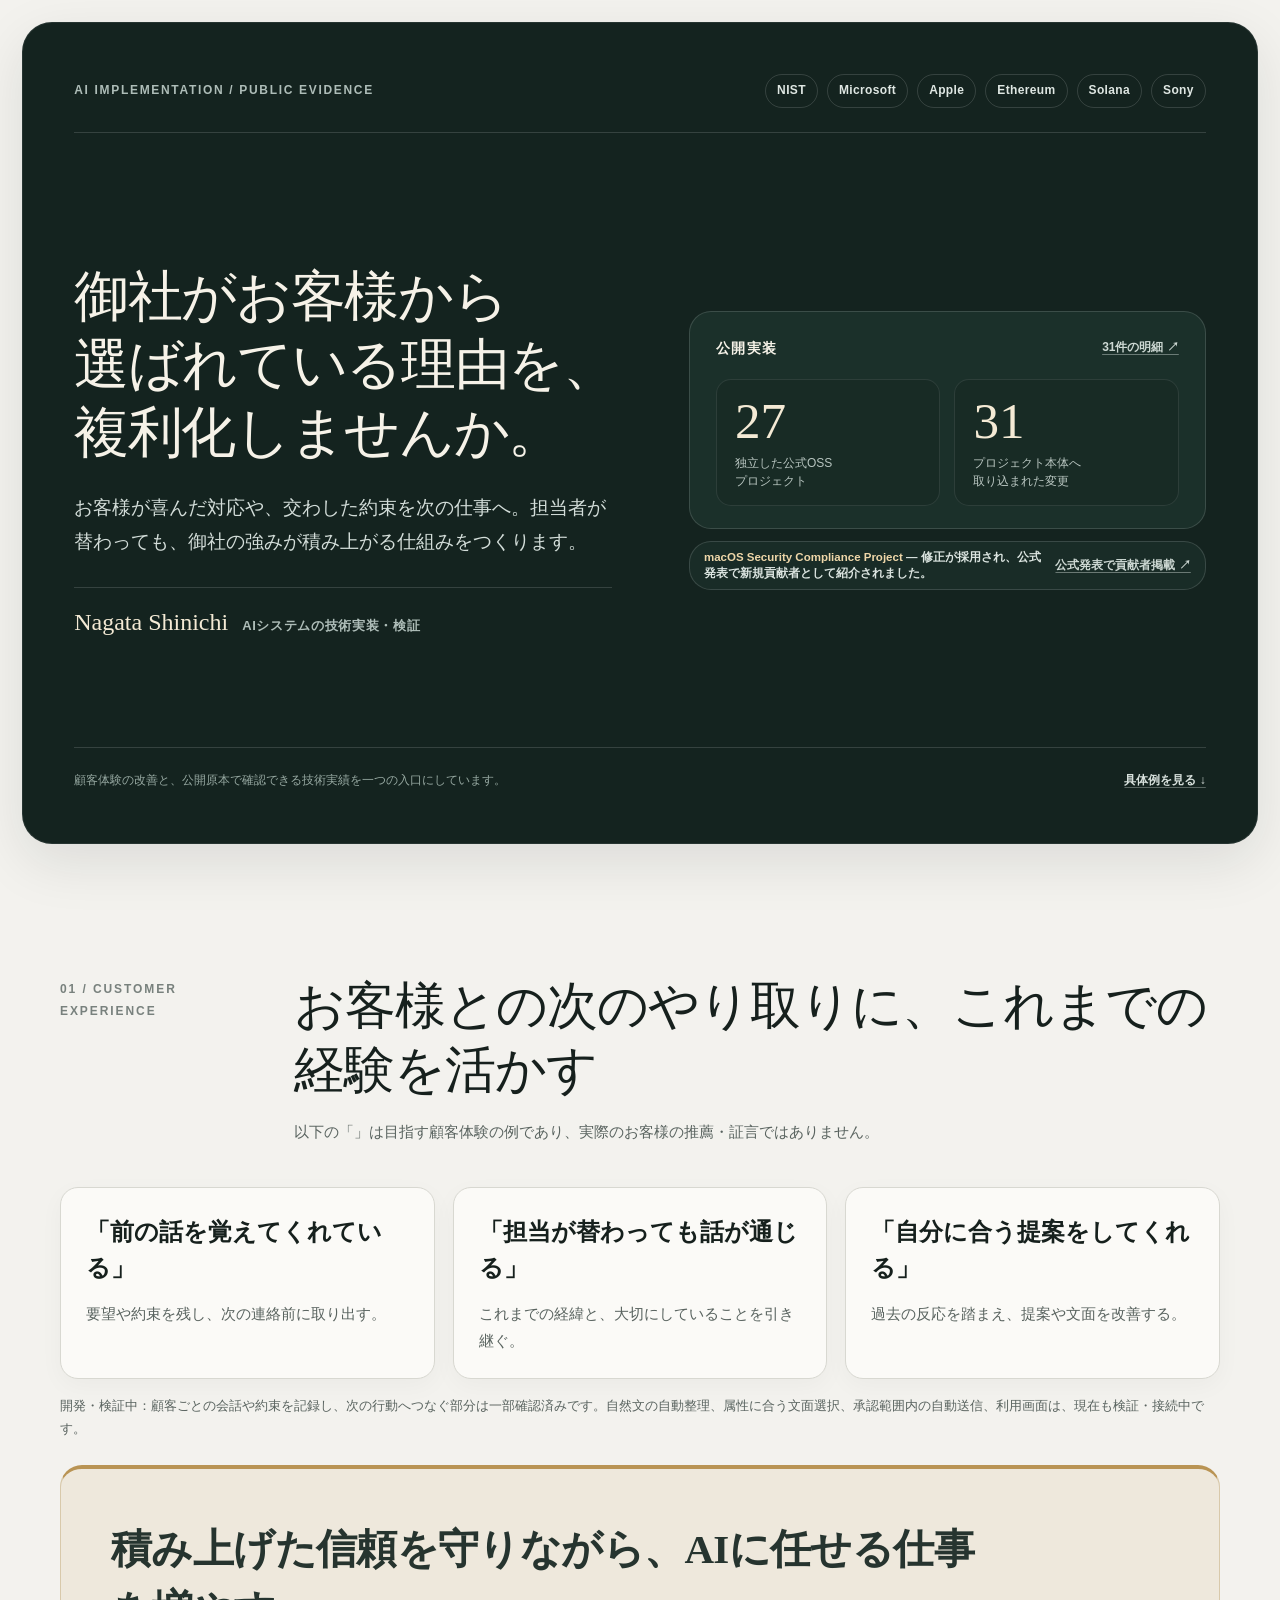
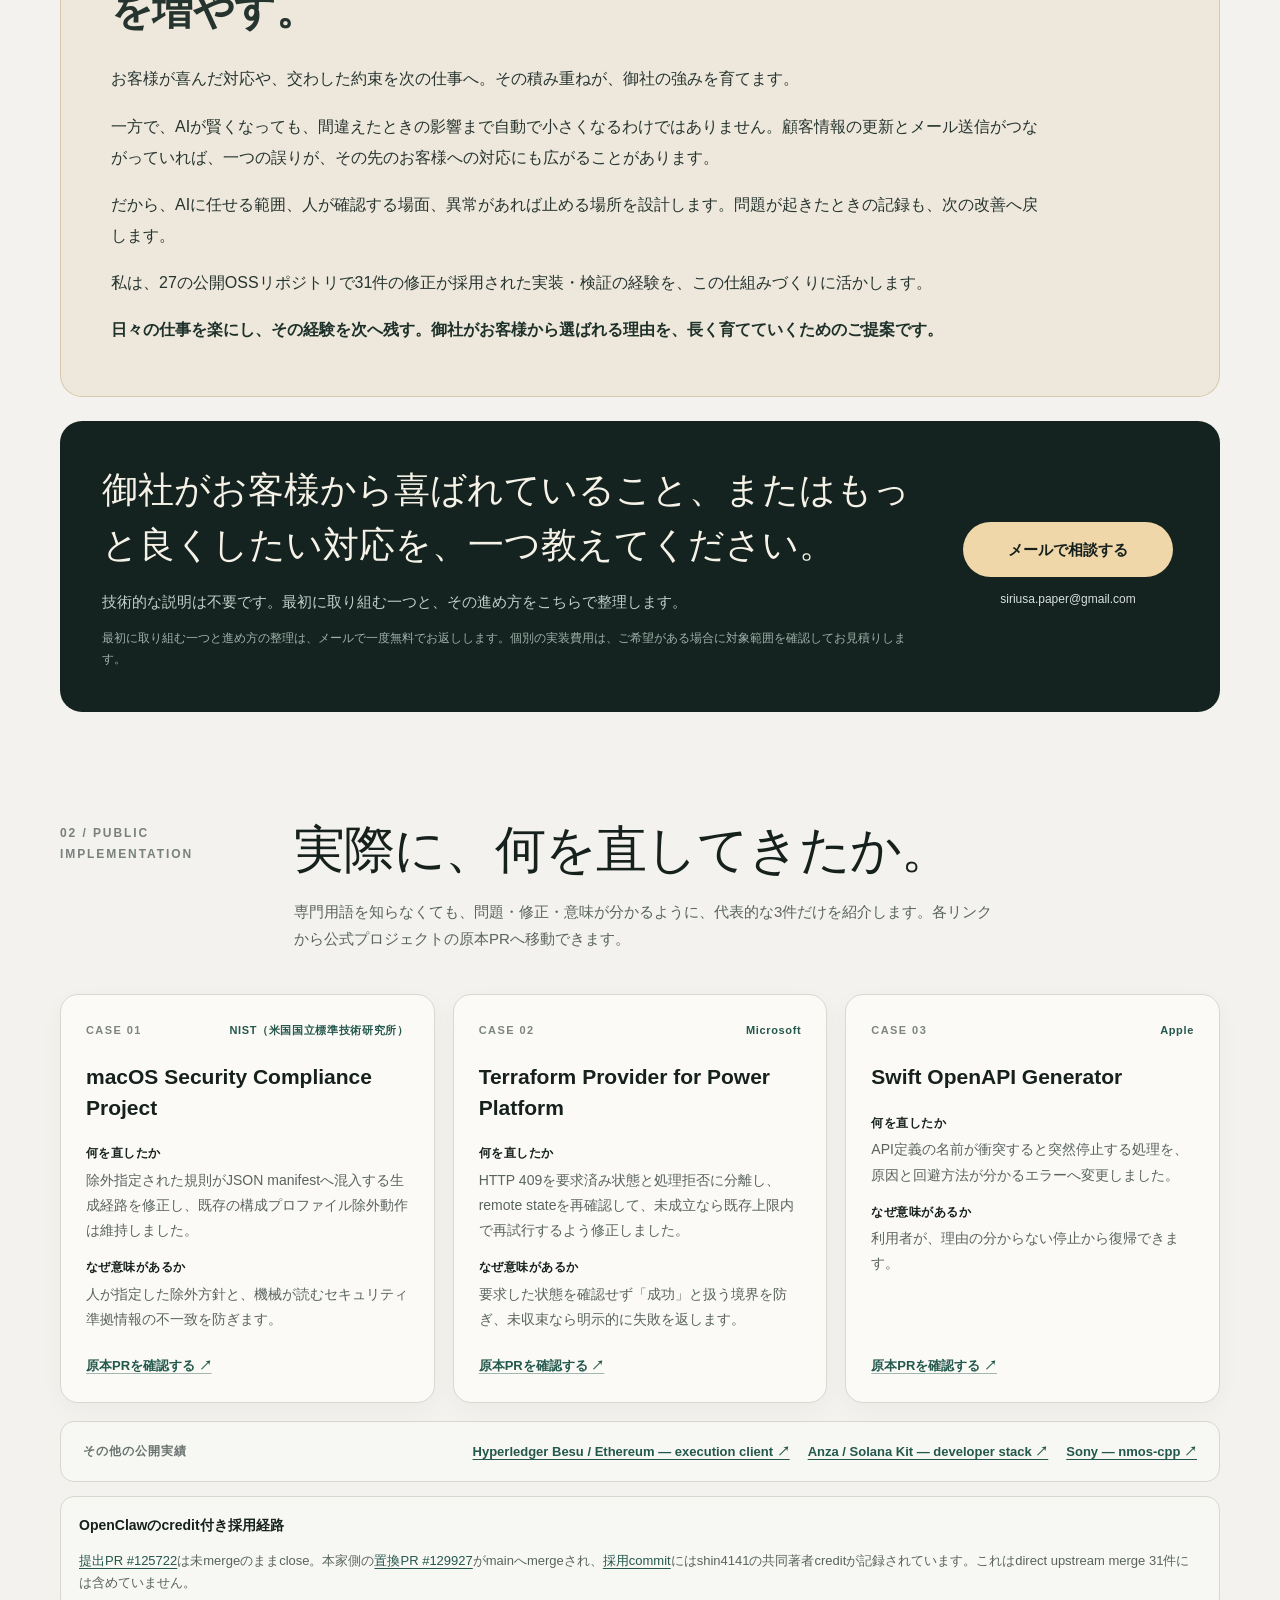
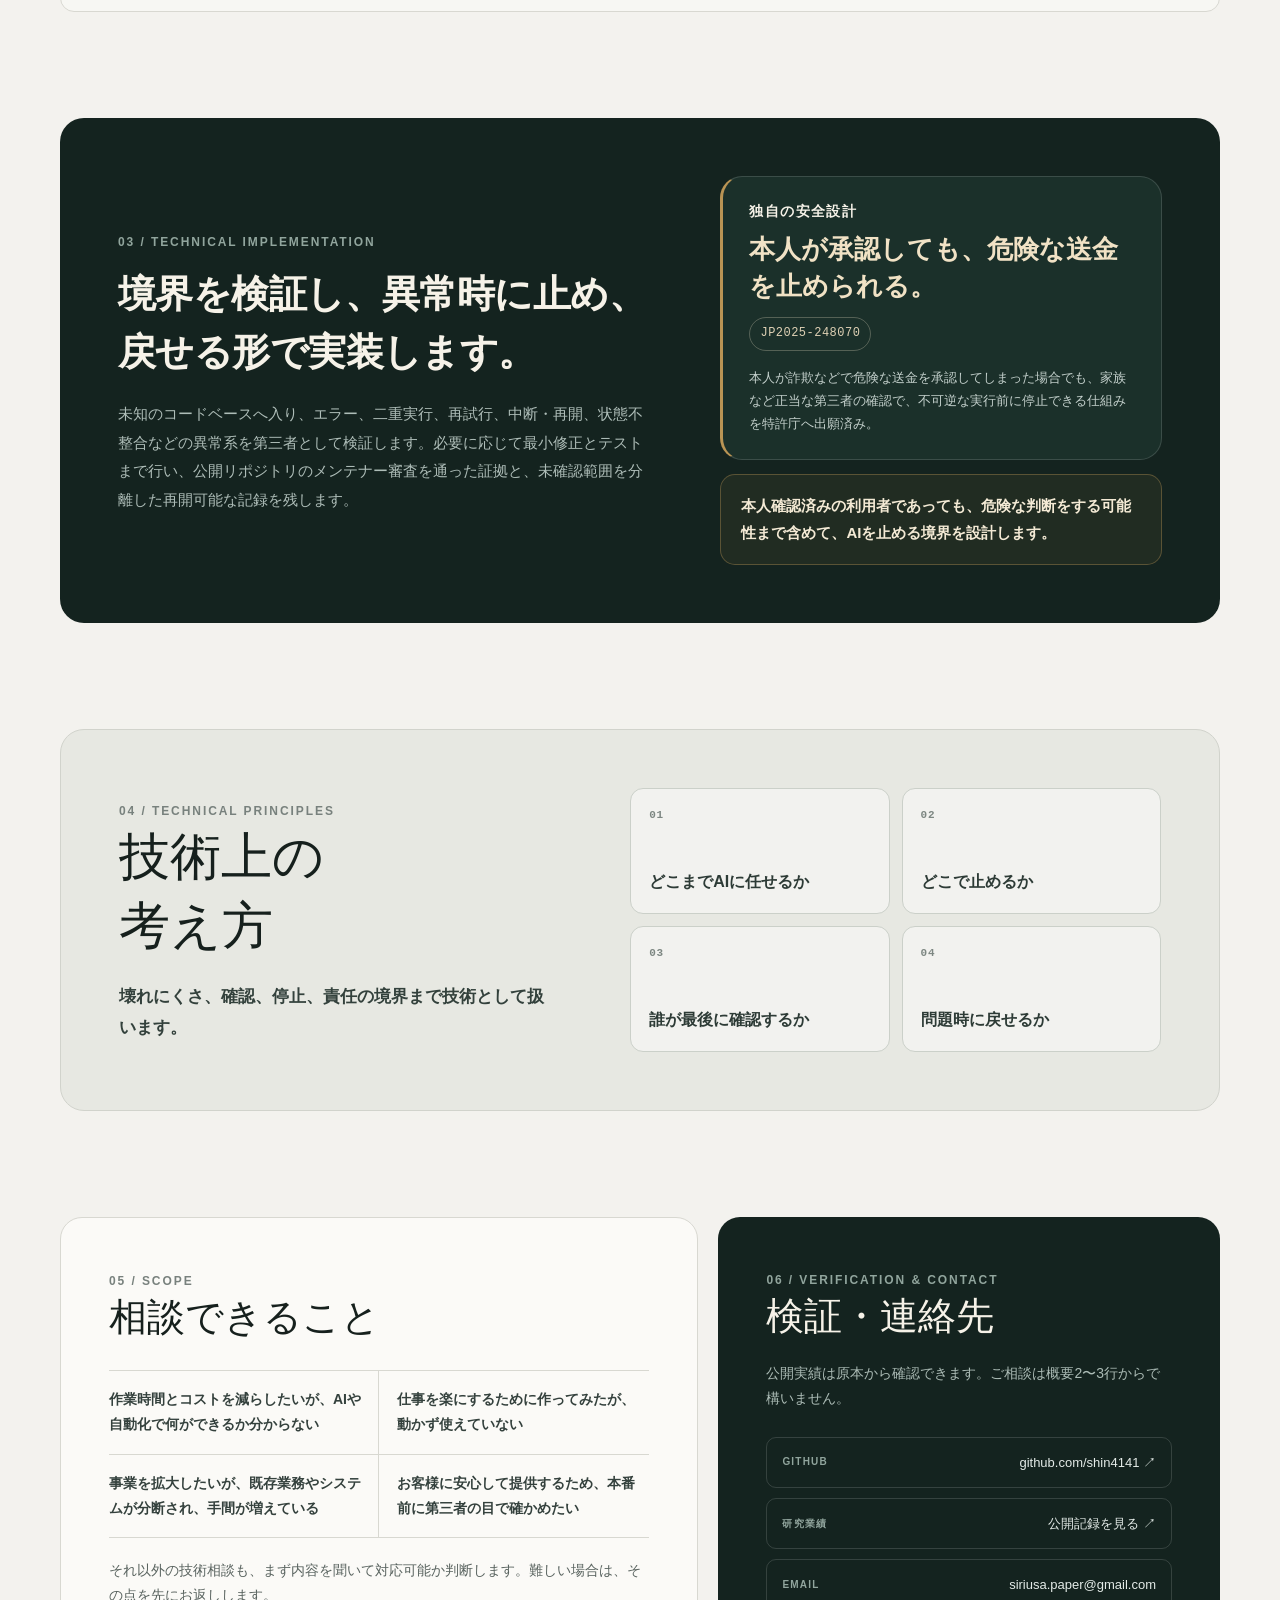
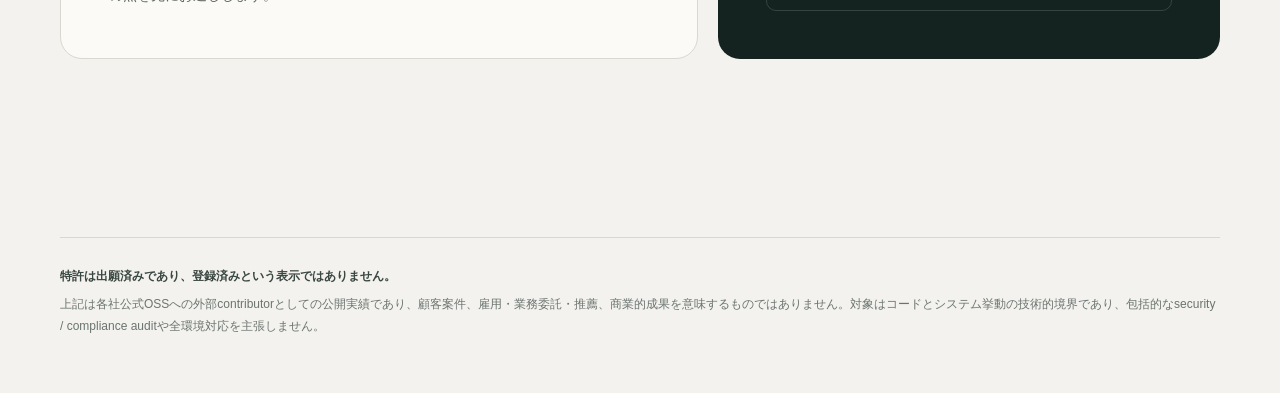
==== index.html @ 43dd10bc "Update featured contribution announcement" ====
<!doctype html>
<html lang="ja">
<head>
  <meta charset="utf-8">
  <meta name="viewport" content="width=device-width, initial-scale=1">
  <meta name="robots" content="index, follow">
  <meta name="description" content="Nagata Shinichi — AIシステムの実装・検証。公開OSSの実装記録と、安全に止めるための技術設計。">
  <link rel="icon" href="data:,">
  <title>Nagata Shinichi｜AIシステムの技術的境界監査・修理</title>
  <style>
    :root {
      --paper: #f3f2ee;
      --surface: #fbfaf7;
      --ink: #16201d;
      --muted: #59635f;
      --line: #d8d8d1;
      --deep: #14231f;
      --deep-2: #1b302a;
      --deep-line: rgba(255, 255, 255, 0.14);
      --cream: #f6f2e8;
      --accent: #b99454;
      --accent-soft: #e9ddc7;
      --link: #24584c;
      --radius-lg: 30px;
      --radius-md: 18px;
      --shadow: 0 18px 55px rgba(18, 31, 27, 0.10);
    }

    * { box-sizing: border-box; }

    html { color-scheme: light; }

    body {
      margin: 0;
      background: var(--paper);
      color: var(--ink);
      font-family: -apple-system, BlinkMacSystemFont, "Hiragino Kaku Gothic ProN",
        "Hiragino Sans", "Yu Gothic", "Meiryo", sans-serif;
      font-size: 16px;
      line-height: 1.8;
      text-rendering: optimizeLegibility;
      -webkit-font-smoothing: antialiased;
    }

    a {
      color: var(--link);
      text-decoration-thickness: 1px;
      text-underline-offset: 0.22em;
    }

    a:hover { text-decoration-thickness: 2px; }

    a:focus-visible {
      outline: 3px solid var(--accent);
      outline-offset: 4px;
      border-radius: 4px;
    }

    .skip-link {
      position: fixed;
      left: 16px;
      top: -80px;
      z-index: 100;
      padding: 10px 14px;
      background: var(--surface);
      color: var(--ink);
      border-radius: 8px;
    }

    .skip-link:focus { top: 16px; }

    .review-bar {
      display: flex;
      align-items: center;
      justify-content: center;
      min-height: 34px;
      padding: 6px 18px;
      background: #0d1714;
      color: #d9dfdc;
      font-size: 11px;
      font-weight: 700;
      letter-spacing: 0.18em;
      text-transform: uppercase;
    }

    .hero-wrap {
      padding: 22px;
    }

    .hero {
      min-height: calc(100svh - 78px);
      max-width: 1380px;
      margin: 0 auto;
      padding: clamp(28px, 4vw, 58px);
      border: 1px solid rgba(255, 255, 255, 0.08);
      border-radius: var(--radius-lg);
      background: var(--deep);
      color: var(--cream);
      box-shadow: var(--shadow);
      display: flex;
      flex-direction: column;
      justify-content: space-between;
      overflow: hidden;
    }

    .hero-topline {
      display: flex;
      align-items: center;
      justify-content: space-between;
      gap: 24px;
      padding-bottom: 24px;
      border-bottom: 1px solid var(--deep-line);
    }

    .hero-kicker {
      flex: 0 0 auto;
      min-width: 0;
      margin: 0;
      color: #aebdb8;
      font-size: 12px;
      font-weight: 700;
      letter-spacing: 0.14em;
      white-space: nowrap;
    }

    .brand-strip {
      display: flex;
      align-items: center;
      justify-content: flex-end;
      gap: 9px;
      flex-wrap: nowrap;
      margin: 0 0 0 auto;
      padding: 0;
      list-style: none;
    }

    .brand-strip li {
      padding: 5px 11px;
      border: 1px solid var(--deep-line);
      border-radius: 999px;
      color: #dfe7e3;
      font-size: 12px;
      font-weight: 650;
      letter-spacing: 0.03em;
      white-space: nowrap;
    }

    .hero-grid {
      display: grid;
      grid-template-columns: minmax(0, 1.02fr) minmax(460px, 0.98fr);
      gap: clamp(36px, 6vw, 88px);
      align-items: center;
      flex: 1;
      padding: clamp(32px, 5vh, 58px) 0 24px;
    }

    .identity-label {
      display: inline-flex;
      align-items: center;
      gap: 10px;
      margin-bottom: 14px;
      color: #c1cec9;
      font-size: 13px;
      font-weight: 700;
      letter-spacing: 0.11em;
    }

    .identity-label::before {
      width: 28px;
      height: 1px;
      background: var(--accent);
      content: "";
    }

    h1 {
      margin: 0;
      font-family: ui-serif, "Yu Mincho", "Hiragino Mincho ProN", serif;
      font-size: clamp(40px, 4.3vw, 62px);
      font-weight: 500;
      line-height: 1.23;
      letter-spacing: -0.025em;
    }

    .headline-line {
      display: block;
      white-space: nowrap;
    }

    .hero-value-summary {
      max-width: 650px;
      margin: 24px 0 0;
      color: #d3ddd9;
      font-size: clamp(17px, 1.45vw, 21px);
      line-height: 1.85;
    }

    .identity-byline {
      display: flex;
      align-items: baseline;
      gap: 14px;
      flex-wrap: wrap;
      margin-top: 28px;
      padding-top: 20px;
      border-top: 1px solid var(--deep-line);
    }

    .person-name {
      color: #f4ead5;
      font-family: ui-serif, Georgia, serif;
      font-size: 24px;
      line-height: 1.2;
    }

    .role {
      color: #aebdb8;
      font-size: 13px;
      font-weight: 650;
      letter-spacing: 0.05em;
    }

    .hero-evidence {
      display: grid;
      gap: 12px;
      align-content: center;
    }

    .proof-panel,
    .adoption-panel,
    .patent-panel {
      border: 1px solid var(--deep-line);
      background: var(--deep-2);
      border-radius: 22px;
    }

    .proof-panel { padding: 24px 26px 22px; }

    .panel-heading {
      display: flex;
      align-items: center;
      justify-content: space-between;
      gap: 16px;
      margin-bottom: 18px;
    }

    .panel-heading h2,
    .patent-panel h2 {
      margin: 0;
      font-size: 14px;
      font-weight: 700;
      letter-spacing: 0.1em;
    }

    .source-link {
      color: #cdd8d3;
      font-size: 12px;
      font-weight: 650;
      text-decoration-color: rgba(205, 216, 211, 0.45);
    }

    .metrics {
      display: grid;
      grid-template-columns: 1fr 1fr;
      gap: 14px;
    }

    .metric {
      min-width: 0;
      padding: 17px 18px 15px;
      border: 1px solid rgba(255, 255, 255, 0.09);
      border-radius: 15px;
      background: rgba(0, 0, 0, 0.10);
    }

    .metric-number {
      display: block;
      color: #f4ead5;
      font-family: ui-serif, Georgia, serif;
      font-size: clamp(38px, 4vw, 58px);
      line-height: 0.95;
    }

    .metric-label {
      display: block;
      margin-top: 9px;
      color: #b8c5c0;
      font-size: 12px;
      line-height: 1.5;
    }

    .adoption-panel {
      display: grid;
      grid-template-columns: minmax(0, 1fr) auto;
      gap: 8px 14px;
      align-items: center;
      padding: 8px 14px;
      background: rgba(27, 48, 42, 0.74);
    }

    .adoption-copy {
      margin: 0;
      color: #dce5e1;
      font-size: 11.5px;
      font-weight: 650;
      line-height: 1.35;
    }

    .adoption-copy strong { color: #efd7a9; }

    .adoption-boundary {
      display: block;
      margin-top: 3px;
      color: #91a59d;
      font-size: 8px;
      font-weight: 750;
      letter-spacing: 0.11em;
      text-transform: uppercase;
    }

    .patent-panel {
      padding: 22px 26px 24px;
      border-left: 3px solid var(--accent);
    }

    .patent-title {
      margin: 7px 0 0;
      color: #f1e2c5;
      font-size: clamp(20px, 2vw, 27px);
      font-weight: 720;
      line-height: 1.45;
    }

    .patent-id {
      display: inline-flex;
      margin-top: 12px;
      padding: 5px 10px;
      border: 1px solid rgba(233, 221, 199, 0.28);
      border-radius: 999px;
      color: #dfd1b5;
      font-family: ui-monospace, SFMono-Regular, Menlo, monospace;
      font-size: 12px;
      letter-spacing: 0.04em;
    }

    .patent-example {
      margin: 16px 0 0;
      color: #c4d0cc;
      font-size: 13px;
      line-height: 1.75;
    }

    .safety-line {
      margin: 0;
      padding: 18px 20px;
      border: 1px solid rgba(185, 148, 84, 0.38);
      border-radius: 15px;
      color: #f4ead5;
      background: rgba(185, 148, 84, 0.08);
      font-size: 15px;
      font-weight: 680;
      line-height: 1.75;
    }

    .hero-foot {
      display: flex;
      align-items: center;
      justify-content: space-between;
      gap: 24px;
      padding-top: 22px;
      border-top: 1px solid var(--deep-line);
      color: #96a8a1;
      font-size: 12px;
    }

    .hero-foot a {
      color: #d7e0dc;
      font-weight: 650;
      text-decoration-color: rgba(215, 224, 220, 0.35);
    }

    main {
      max-width: 1220px;
      margin: 0 auto;
      padding: 108px 30px 72px;
    }

    .section {
      padding: 0 0 106px;
    }

    .section-heading {
      display: grid;
      grid-template-columns: 200px minmax(0, 1fr);
      gap: 34px;
      align-items: start;
      margin-bottom: 42px;
    }

    .section-number {
      margin: 5px 0 0;
      color: #78817d;
      font-size: 12px;
      font-weight: 700;
      letter-spacing: 0.16em;
      text-transform: uppercase;
    }

    .section-heading h2 {
      margin: 0;
      font-family: ui-serif, "Yu Mincho", "Hiragino Mincho ProN", serif;
      font-size: clamp(34px, 4vw, 54px);
      font-weight: 500;
      line-height: 1.25;
      letter-spacing: -0.02em;
    }

    .section-lead {
      max-width: 700px;
      margin: 16px 0 0;
      color: var(--muted);
      font-size: 15px;
    }

    .case-grid {
      display: grid;
      grid-template-columns: repeat(3, 1fr);
      gap: 18px;
    }

    .case-card {
      min-width: 0;
      padding: 26px 25px 24px;
      border: 1px solid var(--line);
      border-radius: var(--radius-md);
      background: var(--surface);
      box-shadow: 0 7px 24px rgba(18, 31, 27, 0.035);
      display: flex;
      flex-direction: column;
    }

    .case-meta {
      display: flex;
      align-items: center;
      justify-content: space-between;
      gap: 12px;
      margin-bottom: 22px;
      color: #7c8581;
      font-size: 11px;
      font-weight: 700;
      letter-spacing: 0.13em;
      text-transform: uppercase;
    }

    .case-company {
      max-width: calc(100% - 72px);
      color: var(--link);
      line-height: 1.5;
      letter-spacing: 0.06em;
      text-align: right;
      text-transform: none;
    }

    .case-card h3 {
      margin: 0 0 20px;
      font-size: 21px;
      line-height: 1.45;
    }

    .case-copy {
      margin: 0 0 14px;
      color: var(--muted);
      font-size: 14px;
      line-height: 1.8;
    }

    .case-copy strong {
      display: block;
      margin-bottom: 3px;
      color: var(--ink);
      font-size: 12px;
      letter-spacing: 0.04em;
    }

    .case-card .source-link-light {
      margin-top: auto;
      padding-top: 8px;
      color: var(--link);
      font-size: 13px;
      font-weight: 700;
      text-decoration-color: rgba(36, 88, 76, 0.42);
    }

    .more-proof {
      display: flex;
      align-items: center;
      justify-content: space-between;
      gap: 20px;
      margin-top: 18px;
      padding: 18px 22px;
      border: 1px solid var(--line);
      border-radius: 14px;
      background: rgba(251, 250, 247, 0.62);
    }

    .more-proof-label {
      color: #69736f;
      font-size: 12px;
      font-weight: 700;
      letter-spacing: 0.08em;
    }

    .more-proof-links {
      display: flex;
      gap: 18px;
      flex-wrap: wrap;
      font-size: 13px;
      font-weight: 650;
    }

    .adoption-detail {
      margin-top: 14px;
      padding: 16px 18px;
      border: 1px solid var(--line);
      border-radius: 14px;
      background: rgba(251, 250, 247, 0.62);
      color: var(--muted);
      font-size: 13px;
      line-height: 1.75;
    }

    .adoption-detail summary {
      color: var(--ink);
      cursor: pointer;
      font-weight: 700;
    }

    .adoption-detail h3 {
      margin: 0;
      color: var(--ink);
      font-size: 14px;
    }

    .adoption-detail p { margin: 12px 0 0; }

    .experience-grid {
      display: grid;
      grid-template-columns: repeat(3, 1fr);
      gap: 18px;
    }

    .experience-card {
      min-width: 0;
      padding: 26px 25px 24px;
      border: 1px solid var(--line);
      border-radius: var(--radius-md);
      background: var(--surface);
      box-shadow: 0 7px 24px rgba(18, 31, 27, 0.035);
    }

    .experience-card h3 {
      margin: 0 0 14px;
      color: var(--ink);
      font-family: ui-serif, "Yu Mincho", "Hiragino Mincho ProN", serif;
      font-size: 24px;
      font-weight: 600;
      line-height: 1.5;
    }

    .experience-card p {
      margin: 0;
      color: var(--muted);
      font-size: 15px;
      line-height: 1.8;
    }

    .experience-return {
      margin: 22px 0 0;
      padding: 19px 22px;
      border-left: 3px solid var(--accent);
      background: var(--accent-soft);
      color: #304039;
      font-size: 16px;
      font-weight: 700;
      line-height: 1.8;
    }

    .development-note {
      margin: 16px 0 0;
      color: var(--muted);
      font-size: 13px;
      line-height: 1.75;
    }

    .trust-risk-panel {
      margin-top: 24px;
      padding: clamp(30px, 4.5vw, 50px);
      border: 1px solid #d8c9ab;
      border-top: 4px solid var(--accent);
      border-radius: 22px;
      background: #eee8dc;
      color: #26342f;
    }

    .trust-risk-panel h3 {
      max-width: 900px;
      margin: 0 0 22px;
      font-family: ui-serif, "Yu Mincho", "Hiragino Mincho ProN", serif;
      font-size: clamp(28px, 3.2vw, 42px);
      font-weight: 600;
      line-height: 1.5;
      letter-spacing: -0.015em;
    }

    .trust-risk-panel p {
      max-width: 940px;
      margin: 0 0 16px;
      font-size: 16px;
      line-height: 1.95;
    }

    .trust-risk-panel p:last-child {
      margin-bottom: 0;
      color: #1d3029;
      font-weight: 720;
    }

    .value-contact {
      margin-top: 24px;
      padding: clamp(28px, 4vw, 42px);
      border-radius: 22px;
      background: var(--deep);
      color: var(--cream);
      display: grid;
      grid-template-columns: minmax(0, 1fr) auto;
      gap: 26px 36px;
      align-items: center;
    }

    .value-contact h3 {
      margin: 0;
      font-family: ui-serif, "Yu Mincho", "Hiragino Mincho ProN", serif;
      font-size: clamp(25px, 2.8vw, 36px);
      font-weight: 500;
      line-height: 1.55;
    }

    .value-contact-copy {
      margin: 14px 0 0;
      color: #c2cfca;
      font-size: 15px;
      line-height: 1.85;
    }

    .value-contact-note {
      margin: 12px 0 0;
      color: #9eb0a9;
      font-size: 12px;
      line-height: 1.75;
    }

    .value-contact-action {
      min-width: 220px;
      text-align: center;
    }

    .email-button {
      display: inline-flex;
      align-items: center;
      justify-content: center;
      min-width: 210px;
      padding: 14px 20px;
      border-radius: 999px;
      background: #efd7a9;
      color: #16201d;
      font-size: 15px;
      font-weight: 800;
      text-decoration: none;
    }

    .email-button:hover { background: #f5e5c5; }

    .email-address {
      display: block;
      margin-top: 12px;
      color: #d7e0dc;
      font-size: 12px;
      overflow-wrap: anywhere;
    }

    .technical-overview {
      padding: clamp(34px, 5vw, 58px);
      border-radius: 24px;
      background: var(--deep);
      color: var(--cream);
      display: grid;
      grid-template-columns: minmax(0, 1fr) minmax(360px, 0.82fr);
      gap: clamp(30px, 5vw, 68px);
      align-items: center;
    }

    .technical-overview .section-number { color: #91a59d; }

    .technical-tagline {
      max-width: 680px;
      margin: 12px 0 0;
      font-size: clamp(27px, 3vw, 42px);
      font-weight: 720;
      line-height: 1.5;
      letter-spacing: -0.015em;
    }

    .technical-tagline strong { color: #efd7a9; }

    .technical-summary {
      max-width: 650px;
      margin: 20px 0 0;
      color: #aebdb8;
      font-size: 15px;
      line-height: 1.9;
    }

    .technical-evidence {
      display: grid;
      gap: 14px;
    }

    .principles {
      padding: clamp(34px, 5vw, 58px);
      border-radius: 24px;
      background: #e7e8e2;
      border: 1px solid #d1d3cc;
    }

    .principles-grid {
      display: grid;
      grid-template-columns: 0.9fr 1.1fr;
      gap: clamp(35px, 6vw, 80px);
      align-items: center;
    }

    .principles h2 {
      margin: 0;
      font-family: ui-serif, "Yu Mincho", "Hiragino Mincho ProN", serif;
      font-size: clamp(34px, 4vw, 51px);
      font-weight: 500;
      line-height: 1.35;
    }

    .principles-core {
      margin: 22px 0 0;
      color: #33413c;
      font-size: 17px;
      font-weight: 700;
      line-height: 1.8;
    }

    .principle-list {
      display: grid;
      grid-template-columns: 1fr 1fr;
      gap: 12px;
      margin: 0;
      padding: 0;
      list-style: none;
      counter-reset: principle;
    }

    .principle-list li {
      counter-increment: principle;
      min-height: 126px;
      padding: 18px;
      border: 1px solid #cbd0c9;
      border-radius: 13px;
      background: rgba(255, 255, 255, 0.43);
      display: flex;
      flex-direction: column;
      justify-content: space-between;
      color: #2d3b36;
      font-weight: 650;
      line-height: 1.6;
    }

    .principle-list li::before {
      content: "0" counter(principle);
      color: #7d8782;
      font-family: ui-monospace, SFMono-Regular, Menlo, monospace;
      font-size: 11px;
      letter-spacing: 0.08em;
    }

    .contact-layout {
      display: grid;
      grid-template-columns: 1.12fr 0.88fr;
      gap: 20px;
      align-items: stretch;
    }

    .consult-panel,
    .contact-panel {
      border-radius: 22px;
      padding: clamp(30px, 4vw, 48px);
    }

    .consult-panel {
      border: 1px solid var(--line);
      background: var(--surface);
    }

    .contact-panel {
      background: var(--deep);
      color: var(--cream);
    }

    .consult-panel h2,
    .contact-panel h2 {
      margin: 0 0 26px;
      font-family: ui-serif, "Yu Mincho", "Hiragino Mincho ProN", serif;
      font-size: clamp(31px, 3vw, 43px);
      font-weight: 500;
      line-height: 1.35;
    }

    .consult-list {
      display: grid;
      grid-template-columns: 1fr 1fr;
      gap: 0;
      margin: 0;
      padding: 0;
      list-style: none;
      border-top: 1px solid var(--line);
    }

    .consult-list li {
      padding: 16px 12px 16px 0;
      border-bottom: 1px solid var(--line);
      color: #34413d;
      font-size: 14px;
      font-weight: 620;
    }

    .consult-list li:nth-child(odd) { border-right: 1px solid var(--line); }
    .consult-list li:nth-child(even) { padding-left: 18px; }

    .consult-note {
      margin: 20px 0 0;
      color: var(--muted);
      font-size: 14px;
    }

    .contact-intro {
      margin: -8px 0 25px;
      color: #acbcb6;
      font-size: 14px;
    }

    .contact-links {
      display: grid;
      gap: 10px;
    }

    .contact-link {
      display: flex;
      align-items: center;
      justify-content: space-between;
      gap: 16px;
      padding: 13px 15px;
      border: 1px solid var(--deep-line);
      border-radius: 10px;
      color: #e4ebe8;
      text-decoration: none;
      font-size: 13px;
    }

    .contact-link:hover { background: rgba(255, 255, 255, 0.05); }

    .contact-link span:first-child {
      color: #91a59d;
      font-size: 10px;
      font-weight: 700;
      letter-spacing: 0.12em;
      text-transform: uppercase;
    }

    .contact-link span:last-child {
      overflow-wrap: anywhere;
      text-align: right;
    }

    footer {
      max-width: 1220px;
      margin: 0 auto;
      padding: 0 30px 48px;
    }

    .footer-inner {
      padding-top: 28px;
      border-top: 1px solid var(--line);
      color: #6b7470;
      font-size: 12px;
      line-height: 1.8;
    }

    .footer-inner p { margin: 0 0 7px; }
    .patent-clarification { color: #394641; font-weight: 700; }

    @media (max-width: 1000px) {
      .hero-grid {
        grid-template-columns: minmax(0, 1fr) minmax(390px, 0.9fr);
        gap: 40px;
      }
      .case-grid { grid-template-columns: 1fr; }
      .experience-grid { grid-template-columns: 1fr; }
      .case-card { min-height: 0; }
      .section-heading { grid-template-columns: 130px minmax(0, 1fr); }
      .technical-overview { grid-template-columns: 1fr; }
    }

    @media (min-width: 801px) and (max-width: 900px) {
      .hero { padding: 28px 30px; }
      .hero-topline { align-items: flex-start; flex-direction: column; gap: 14px; padding-bottom: 18px; }
      .hero-kicker { font-size: 12px; }
      .brand-strip { justify-content: flex-start; gap: 8px; margin-left: 0; }
      .brand-strip li { padding: 5px 9px; font-size: 12px; }
      .hero-grid {
        grid-template-columns: minmax(0, 0.96fr) minmax(330px, 1.04fr);
        gap: 24px;
        padding: 28px 0 20px;
      }
      h1 { font-size: 39px; }
      .hero-value-summary { margin-top: 18px; font-size: 15px; line-height: 1.75; }
      .identity-byline { margin-top: 20px; padding-top: 16px; }
      .person-name { font-size: 21px; }
      .role { font-size: 12px; }
      .hero-evidence { gap: 9px; }
      .proof-panel { padding: 16px; }
      .adoption-panel { padding: 12px 14px; }
      .adoption-copy { font-size: 11px; }
      .panel-heading { margin-bottom: 12px; }
      .metric { padding: 12px 10px; }
      .metric-number { font-size: 36px; }
      .metric-label { margin-top: 6px; font-size: 9px; }
      .patent-panel { padding: 15px 16px 16px; }
      .patent-title { font-size: 17px; }
      .patent-id { margin-top: 8px; font-size: 10px; }
      .patent-example { margin-top: 10px; font-size: 10px; line-height: 1.58; }
      .safety-line { padding: 12px 14px; font-size: 11px; line-height: 1.6; }
      .hero-foot { padding-top: 15px; font-size: 10px; }
    }

    @media (max-width: 800px) {
      .hero { min-height: auto; }
      .hero-topline { align-items: flex-start; flex-direction: column; }
      .brand-strip { justify-content: flex-start; margin-left: 0; }
      .hero-grid { grid-template-columns: 1fr; }
      .hero-foot { align-items: flex-start; flex-direction: column; }
      .section-heading { grid-template-columns: 1fr; gap: 8px; }
      .principles-grid,
      .contact-layout,
      .value-contact { grid-template-columns: 1fr; }
      .value-contact-action { text-align: left; }
    }

    @media (max-width: 560px) {
      body { font-size: 15px; }
      .review-bar { min-height: 26px; padding: 4px 14px; font-size: 8.5px; }
      .hero-wrap { padding: 0; }
      .hero {
        border-radius: 0 0 24px 24px;
        padding: 16px 16px 22px;
      }
      .hero-topline { gap: 12px; padding-bottom: 12px; }
      .hero-kicker { font-size: 9.5px; line-height: 1.5; }
      .brand-strip { display: grid; grid-template-columns: repeat(3, minmax(0, 1fr)); gap: 8px; width: 100%; }
      .brand-strip li { padding: 5px 8px; font-size: 12px; text-align: center; }
      .hero-grid { gap: 16px; padding: 18px 0 16px; }
      h1 { font-size: clamp(30px, 8.7vw, 34px); line-height: 1.3; }
      .hero-value-summary { margin-top: 16px; font-size: 16px; line-height: 1.75; }
      .identity-byline { margin-top: 18px; padding-top: 15px; gap: 8px 12px; }
      .person-name { font-size: 20px; }
      .role { font-size: 12px; }
      .hero-evidence { gap: 9px; }
      .proof-panel { padding: 13px 14px 12px; border-radius: 16px; }
      .adoption-panel {
        grid-template-columns: minmax(0, 1fr);
        gap: 7px 10px;
        padding: 8px 12px;
        border-radius: 14px;
      }
      .adoption-copy { font-size: 11px; line-height: 1.5; }
      .adoption-phrase { display: block; }
      .adoption-boundary { margin-top: 3px; font-size: 9px; line-height: 1.45; }
      .adoption-panel .source-link { justify-self: start; white-space: nowrap; }
      .patent-panel { padding: 12px 14px 13px; border-radius: 16px; }
      .panel-heading { margin-bottom: 8px; }
      .panel-heading h2,
      .patent-panel h2 { font-size: 12.5px; }
      .source-link { font-size: 10.5px; }
      .metrics { gap: 8px; }
      .metric { padding: 9px 10px; }
      .metric-number { font-size: 32px; }
      .metric-label { margin-top: 5px; font-size: 10.5px; line-height: 1.4; }
      .patent-title { margin-top: 4px; font-size: 17.5px; line-height: 1.35; }
      .patent-id { margin-top: 6px; padding: 3px 8px; font-size: 10.5px; }
      .patent-example { margin-top: 8px; font-size: 10.5px; line-height: 1.5; }
      .safety-line { padding: 12px 14px; font-size: 11.5px; line-height: 1.55; }
      .hero-foot { padding-top: 12px; font-size: 10px; }
      main { padding: 76px 18px 48px; }
      .section { padding-bottom: 76px; }
      .section-heading { margin-bottom: 28px; }
      .case-card { padding: 22px 20px; }
      .experience-card { padding: 22px 20px; }
      .experience-card h3 { font-size: 22px; }
      .trust-risk-panel { padding: 26px 22px; }
      .trust-risk-panel h3 { margin-bottom: 18px; font-size: 27px; }
      .trust-risk-panel p { font-size: 15.5px; line-height: 1.9; }
      .value-contact { padding: 26px 22px; }
      .value-contact h3 { font-size: 25px; }
      .value-contact-action { min-width: 0; }
      .email-button { width: 100%; min-width: 0; }
      .technical-overview { padding: 28px 20px; }
      .technical-tagline { font-size: 25px; }
      .more-proof { align-items: flex-start; flex-direction: column; }
      .more-proof-links { flex-direction: column; gap: 8px; }
      .principles { padding: 28px 20px; }
      .principle-list { grid-template-columns: 1fr; }
      .principle-list li { min-height: 98px; }
      .consult-panel,
      .contact-panel { padding: 28px 22px; }
      .consult-list { grid-template-columns: 1fr; }
      .consult-list li:nth-child(odd) { border-right: 0; }
      .consult-list li:nth-child(even) { padding-left: 0; }
      footer { padding: 0 18px 36px; }
    }

    @media (prefers-reduced-motion: reduce) {
      *, *::before, *::after { scroll-behavior: auto !important; }
    }
  </style>
</head>
<body>
  <a class="skip-link" href="#main-content">本文へ移動</a>
  <div class="hero-wrap">
    <header class="hero" aria-labelledby="page-title">
      <div class="hero-topline">
        <p class="hero-kicker">AI IMPLEMENTATION / PUBLIC EVIDENCE</p>
        <ul class="brand-strip" aria-label="公開実装先">
          <li>NIST</li>
          <li>Microsoft</li>
          <li>Apple</li>
          <li>Ethereum</li>
          <li>Solana</li>
          <li>Sony</li>
        </ul>
      </div>

      <div class="hero-grid">
        <div class="hero-identity">
          <h1 id="page-title"><span class="headline-line">御社がお客様から</span><span class="headline-line">選ばれている理由を、</span><span class="headline-line">複利化しませんか。</span></h1>
          <p class="hero-value-summary">お客様が喜んだ対応や、交わした約束を次の仕事へ。担当者が替わっても、御社の強みが積み上がる仕組みをつくります。</p>
          <div class="identity-byline" aria-label="運営者">
            <span class="person-name">Nagata Shinichi</span>
            <span class="role">AIシステムの技術実装・検証</span>
          </div>
        </div>

        <div class="hero-evidence" aria-label="主要な公開証拠">
          <section class="proof-panel" aria-labelledby="proof-title">
            <div class="panel-heading">
              <h2 id="proof-title">公開実装</h2>
              <a class="source-link" href="https://github.com/shin4141/shin4141/blob/main/MERGE_PORTFOLIO.md">31件の明細 ↗</a>
            </div>
            <div class="metrics">
              <div class="metric">
                <span class="metric-number">27</span>
                <span class="metric-label">独立した公式OSS<br>プロジェクト</span>
              </div>
              <div class="metric">
                <span class="metric-number">31</span>
                <span class="metric-label">プロジェクト本体へ<br>取り込まれた変更</span>
              </div>
            </div>
          </section>

          <section class="adoption-panel" aria-label="macOS Security Compliance Projectの公式発表">
            <p class="adoption-copy"><strong>macOS Security Compliance Project</strong> — <span class="adoption-phrase">修正が採用され、</span><span class="adoption-phrase">公式発表で新規貢献者として紹介されました。</span></p>
            <a class="source-link" href="https://github.com/usnistgov/macos_security/discussions/796">公式発表で貢献者掲載 ↗</a>
          </section>
        </div>
      </div>

      <div class="hero-foot">
        <span>顧客体験の改善と、公開原本で確認できる技術実績を一つの入口にしています。</span>
        <a href="#customer-experience">具体例を見る ↓</a>
      </div>
    </header>
  </div>

  <main id="main-content">
    <section class="section" id="customer-experience" aria-labelledby="customer-experience-title">
      <div class="section-heading">
        <p class="section-number">01 / Customer experience</p>
        <div>
          <h2 id="customer-experience-title">お客様との次のやり取りに、これまでの経験を活かす</h2>
          <p class="section-lead">以下の「」は目指す顧客体験の例であり、実際のお客様の推薦・証言ではありません。</p>
        </div>
      </div>

      <div class="experience-grid">
        <article class="experience-card">
          <h3>「前の話を覚えてくれている」</h3>
          <p>要望や約束を残し、次の連絡前に取り出す。</p>
        </article>
        <article class="experience-card">
          <h3>「担当が替わっても話が通じる」</h3>
          <p>これまでの経緯と、大切にしていることを引き継ぐ。</p>
        </article>
        <article class="experience-card">
          <h3>「自分に合う提案をしてくれる」</h3>
          <p>過去の反応を踏まえ、提案や文面を改善する。</p>
        </article>
      </div>

      <p class="development-note">開発・検証中：顧客ごとの会話や約束を記録し、次の行動へつなぐ部分は一部確認済みです。自然文の自動整理、属性に合う文面選択、承認範囲内の自動送信、利用画面は、現在も検証・接続中です。</p>

      <div class="trust-risk-panel" aria-labelledby="trust-risk-title">
        <h3 id="trust-risk-title">積み上げた信頼を守りながら、AIに任せる仕事を増やす。</h3>
        <p>お客様が喜んだ対応や、交わした約束を次の仕事へ。その積み重ねが、御社の強みを育てます。</p>
        <p>一方で、AIが賢くなっても、間違えたときの影響まで自動で小さくなるわけではありません。顧客情報の更新とメール送信がつながっていれば、一つの誤りが、その先のお客様への対応にも広がることがあります。</p>
        <p>だから、AIに任せる範囲、人が確認する場面、異常があれば止める場所を設計します。問題が起きたときの記録も、次の改善へ戻します。</p>
        <p>私は、27の公開OSSリポジトリで31件の修正が採用された実装・検証の経験を、この仕組みづくりに活かします。</p>
        <p>日々の仕事を楽にし、その経験を次へ残す。御社がお客様から選ばれる理由を、長く育てていくためのご提案です。</p>
      </div>

      <div class="value-contact" aria-labelledby="value-contact-title">
        <div>
          <h3 id="value-contact-title">御社がお客様から喜ばれていること、またはもっと良くしたい対応を、一つ教えてください。</h3>
          <p class="value-contact-copy">技術的な説明は不要です。最初に取り組む一つと、その進め方をこちらで整理します。</p>
          <p class="value-contact-note">最初に取り組む一つと進め方の整理は、メールで一度無料でお返しします。個別の実装費用は、ご希望がある場合に対象範囲を確認してお見積りします。</p>
        </div>
        <div class="value-contact-action">
          <a class="email-button" href="mailto:siriusa.paper@gmail.com">メールで相談する</a>
          <span class="email-address">siriusa.paper@gmail.com</span>
        </div>
      </div>
    </section>

    <section class="section" id="implementation" aria-labelledby="implementation-title">
      <div class="section-heading">
        <p class="section-number">02 / Public implementation</p>
        <div>
          <h2 id="implementation-title">実際に、何を直してきたか。</h2>
          <p class="section-lead">専門用語を知らなくても、問題・修正・意味が分かるように、代表的な3件だけを紹介します。各リンクから公式プロジェクトの原本PRへ移動できます。</p>
        </div>
      </div>

      <div class="case-grid">
        <article class="case-card">
          <div class="case-meta"><span>Case 01</span><span class="case-company">NIST（米国国立標準技術研究所）</span></div>
          <h3>macOS Security Compliance Project</h3>
          <p class="case-copy"><strong>何を直したか</strong>除外指定された規則がJSON manifestへ混入する生成経路を修正し、既存の構成プロファイル除外動作は維持しました。</p>
          <p class="case-copy"><strong>なぜ意味があるか</strong>人が指定した除外方針と、機械が読むセキュリティ準拠情報の不一致を防ぎます。</p>
          <a class="source-link-light" href="https://github.com/usnistgov/macos_security/pull/775">原本PRを確認する ↗</a>
        </article>

        <article class="case-card">
          <div class="case-meta"><span>Case 02</span><span class="case-company">Microsoft</span></div>
          <h3>Terraform Provider for Power Platform</h3>
          <p class="case-copy"><strong>何を直したか</strong>HTTP 409を要求済み状態と処理拒否に分離し、remote stateを再確認して、未成立なら既存上限内で再試行するよう修正しました。</p>
          <p class="case-copy"><strong>なぜ意味があるか</strong>要求した状態を確認せず「成功」と扱う境界を防ぎ、未収束なら明示的に失敗を返します。</p>
          <a class="source-link-light" href="https://github.com/microsoft/terraform-provider-power-platform/pull/1254">原本PRを確認する ↗</a>
        </article>

        <article class="case-card">
          <div class="case-meta"><span>Case 03</span><span class="case-company">Apple</span></div>
          <h3>Swift OpenAPI Generator</h3>
          <p class="case-copy"><strong>何を直したか</strong>API定義の名前が衝突すると突然停止する処理を、原因と回避方法が分かるエラーへ変更しました。</p>
          <p class="case-copy"><strong>なぜ意味があるか</strong>利用者が、理由の分からない停止から復帰できます。</p>
          <a class="source-link-light" href="https://github.com/apple/swift-openapi-generator/pull/939">原本PRを確認する ↗</a>
        </article>
      </div>

      <div class="more-proof" aria-label="その他の公開実績">
        <span class="more-proof-label">その他の公開実績</span>
        <div class="more-proof-links">
          <a href="https://github.com/besu-eth/besu/pull/11128">Hyperledger Besu / Ethereum — execution client ↗</a>
          <a href="https://github.com/anza-xyz/kit/pull/1971">Anza / Solana Kit — developer stack ↗</a>
          <a href="https://github.com/sony/nmos-cpp/pull/520">Sony — nmos-cpp ↗</a>
        </div>
      </div>

      <div class="adoption-detail">
        <h3>OpenClawのcredit付き採用経路</h3>
        <p><a href="https://github.com/openclaw/openclaw/pull/125722">提出PR #125722</a>は未mergeのままclose。本家側の<a href="https://github.com/openclaw/openclaw/pull/129927">置換PR #129927</a>がmainへmergeされ、<a href="https://github.com/openclaw/openclaw/commit/1f7101844b53c9f8be709b2b462f2bca4ca66fcc">採用commit</a>にはshin4141の共同著者creditが記録されています。これはdirect upstream merge 31件には含めていません。</p>
      </div>
    </section>

    <section class="section" aria-labelledby="technical-overview-title">
      <div class="technical-overview">
        <div>
          <p class="section-number">03 / Technical implementation</p>
          <h2 class="technical-tagline" id="technical-overview-title">境界を検証し、異常時に止め、戻せる形で実装します。</h2>
          <p class="technical-summary">未知のコードベースへ入り、エラー、二重実行、再試行、中断・再開、状態不整合などの異常系を第三者として検証します。必要に応じて最小修正とテストまで行い、公開リポジトリのメンテナー審査を通った証拠と、未確認範囲を分離した再開可能な記録を残します。</p>
        </div>
        <div class="technical-evidence">
          <section class="patent-panel" aria-labelledby="patent-title">
            <h2>独自の安全設計</h2>
            <p class="patent-title" id="patent-title">本人が承認しても、危険な送金を止められる。</p>
            <span class="patent-id">JP2025-248070</span>
            <p class="patent-example">本人が詐欺などで危険な送金を承認してしまった場合でも、家族など正当な第三者の確認で、不可逆な実行前に停止できる仕組みを特許庁へ出願済み。</p>
          </section>
          <p class="safety-line">本人確認済みの利用者であっても、危険な判断をする可能性まで含めて、AIを止める境界を設計します。</p>
        </div>
      </div>
    </section>

    <section class="section" aria-labelledby="principles-title">
      <div class="principles">
        <div class="principles-grid">
          <div>
            <p class="section-number">04 / Technical principles</p>
            <h2 id="principles-title">技術上の<br>考え方</h2>
            <p class="principles-core">壊れにくさ、確認、停止、責任の境界まで技術として扱います。</p>
          </div>
          <ol class="principle-list">
            <li>どこまでAIに任せるか</li>
            <li>どこで止めるか</li>
            <li>誰が最後に確認するか</li>
            <li>問題時に戻せるか</li>
          </ol>
        </div>
      </div>
    </section>

    <section class="section" aria-label="相談と連絡先">
      <div class="contact-layout">
        <div class="consult-panel">
          <p class="section-number">05 / Scope</p>
          <h2>相談できること</h2>
          <ul class="consult-list">
            <li>作業時間とコストを減らしたいが、AIや自動化で何ができるか分からない</li>
            <li>仕事を楽にするために作ってみたが、動かず使えていない</li>
            <li>事業を拡大したいが、既存業務やシステムが分断され、手間が増えている</li>
            <li>お客様に安心して提供するため、本番前に第三者の目で確かめたい</li>
          </ul>
          <p class="consult-note">それ以外の技術相談も、まず内容を聞いて対応可能か判断します。難しい場合は、その点を先にお返しします。</p>
        </div>

        <aside class="contact-panel" aria-labelledby="contact-title">
          <p class="section-number" style="color:#91a59d">06 / Verification &amp; contact</p>
          <h2 id="contact-title">検証・連絡先</h2>
          <p class="contact-intro">公開実績は原本から確認できます。ご相談は概要2〜3行からで構いません。</p>
          <div class="contact-links">
            <a class="contact-link" href="https://github.com/shin4141"><span>GitHub</span><span>github.com/shin4141 ↗</span></a>
            <a class="contact-link" href="https://zenodo.org/communities/decision-os/records?q=&amp;l=list&amp;p=1&amp;s=10&amp;sort=mostdownloaded"><span>研究業績</span><span>公開記録を見る ↗</span></a>
            <a class="contact-link" href="mailto:siriusa.paper@gmail.com"><span>Email</span><span>siriusa.paper@gmail.com</span></a>
          </div>
        </aside>
      </div>
    </section>
  </main>

  <footer>
    <div class="footer-inner">
      <p class="patent-clarification">特許は出願済みであり、登録済みという表示ではありません。</p>
      <p>上記は各社公式OSSへの外部contributorとしての公開実績であり、顧客案件、雇用・業務委託・推薦、商業的成果を意味するものではありません。対象はコードとシステム挙動の技術的境界であり、包括的なsecurity / compliance auditや全環境対応を主張しません。</p>
    </div>
  </footer>
</body>
</html>
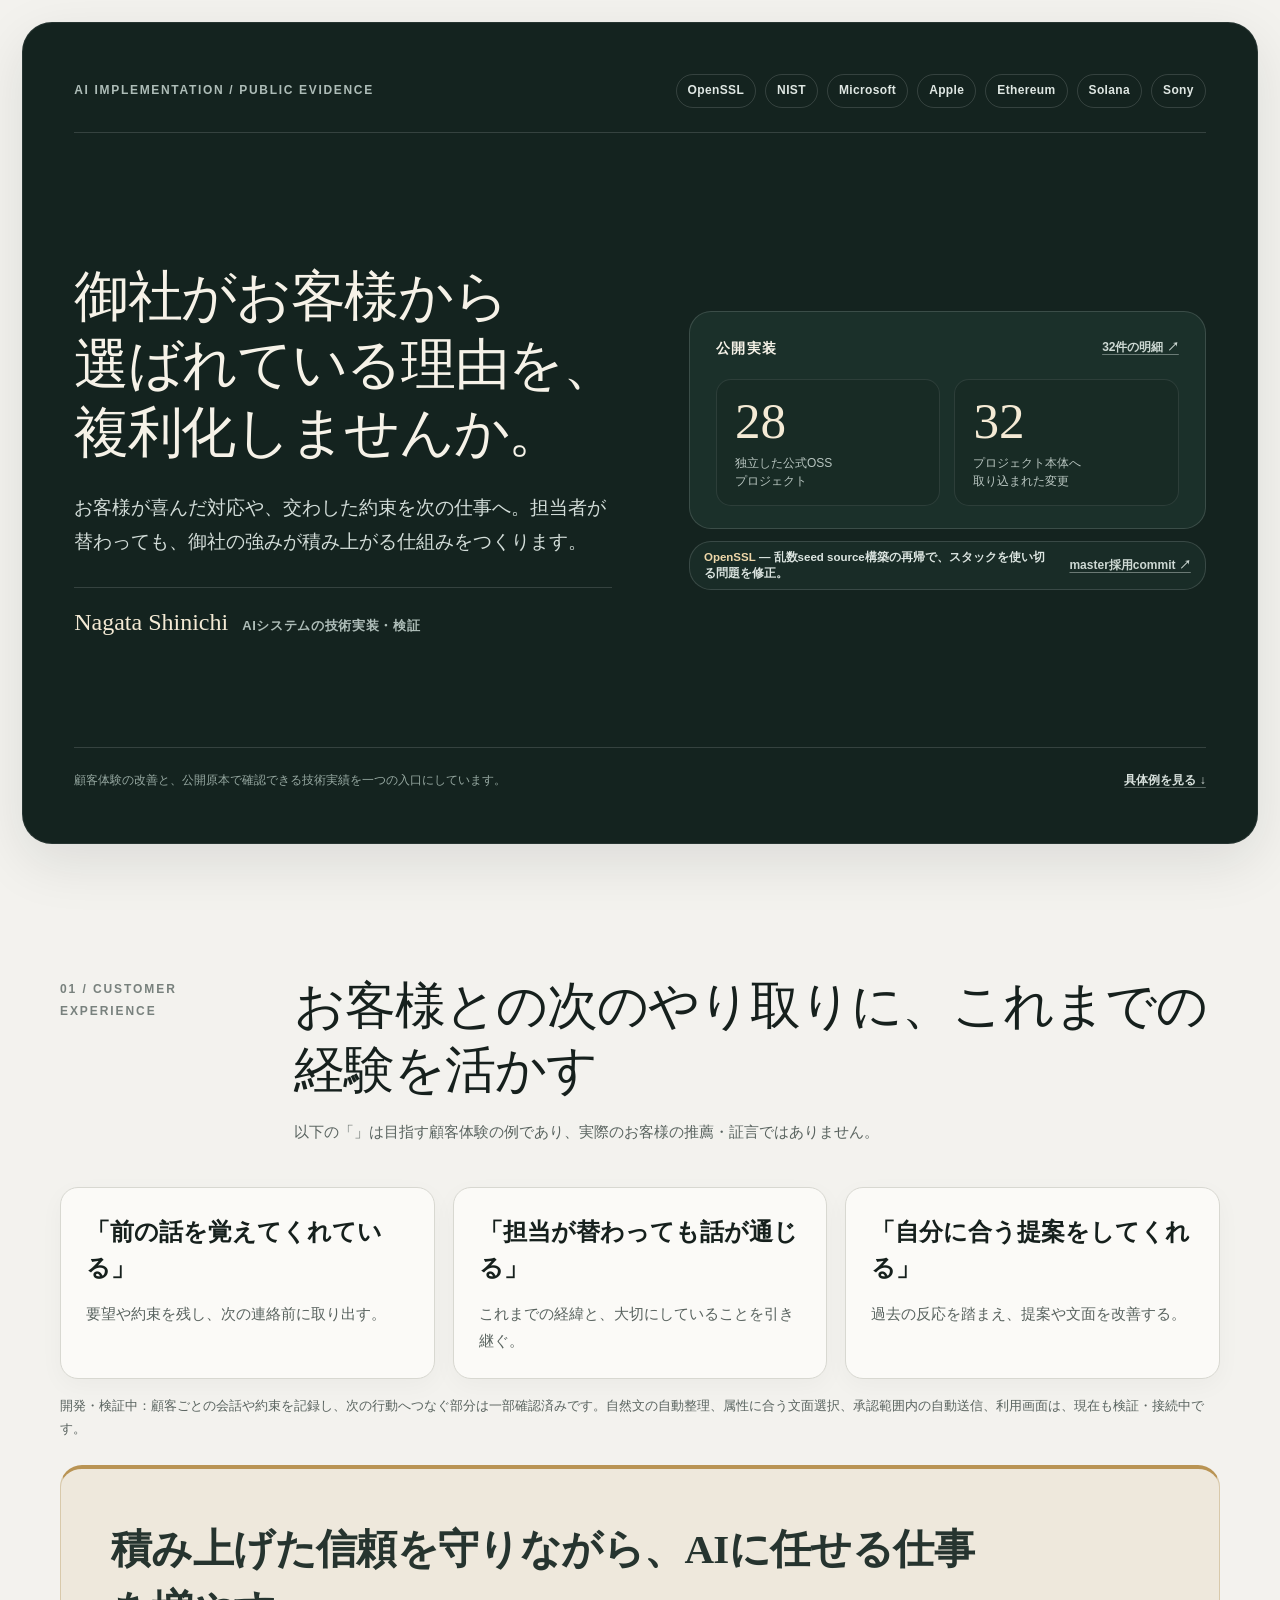
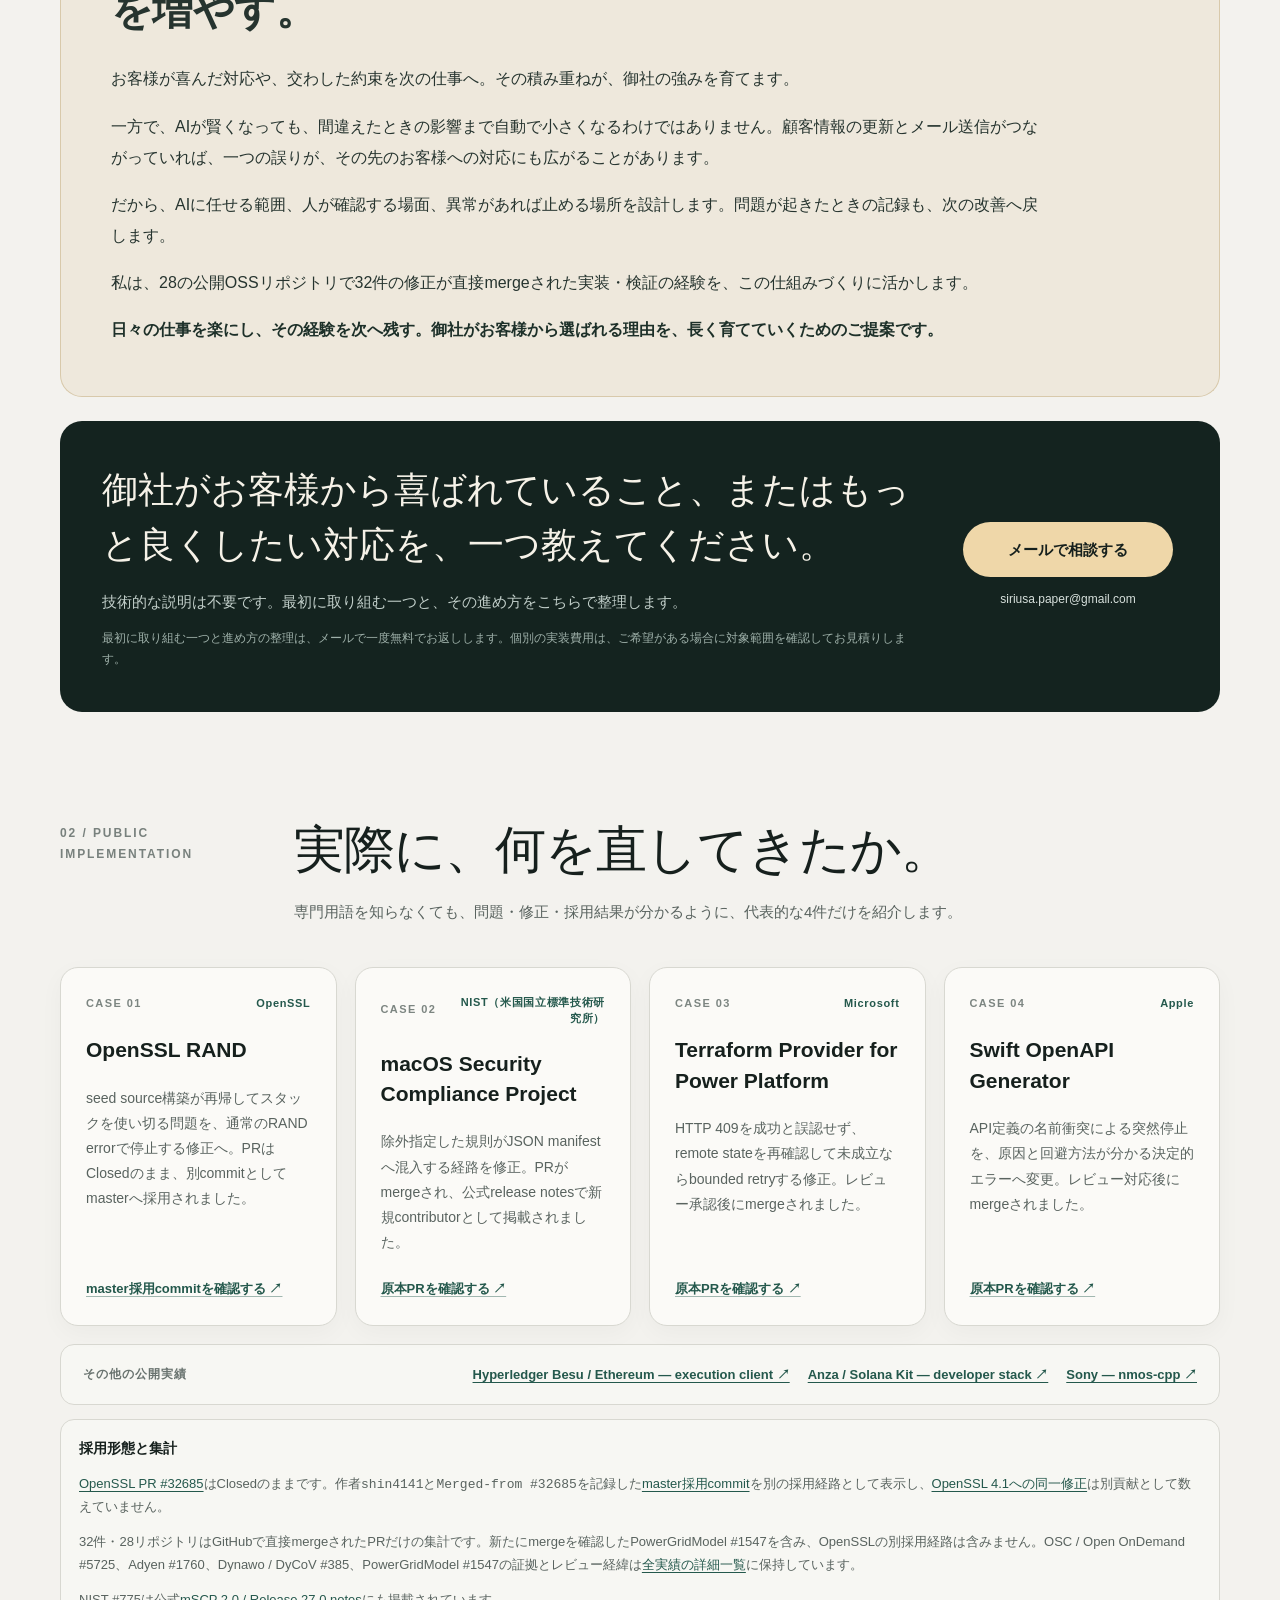
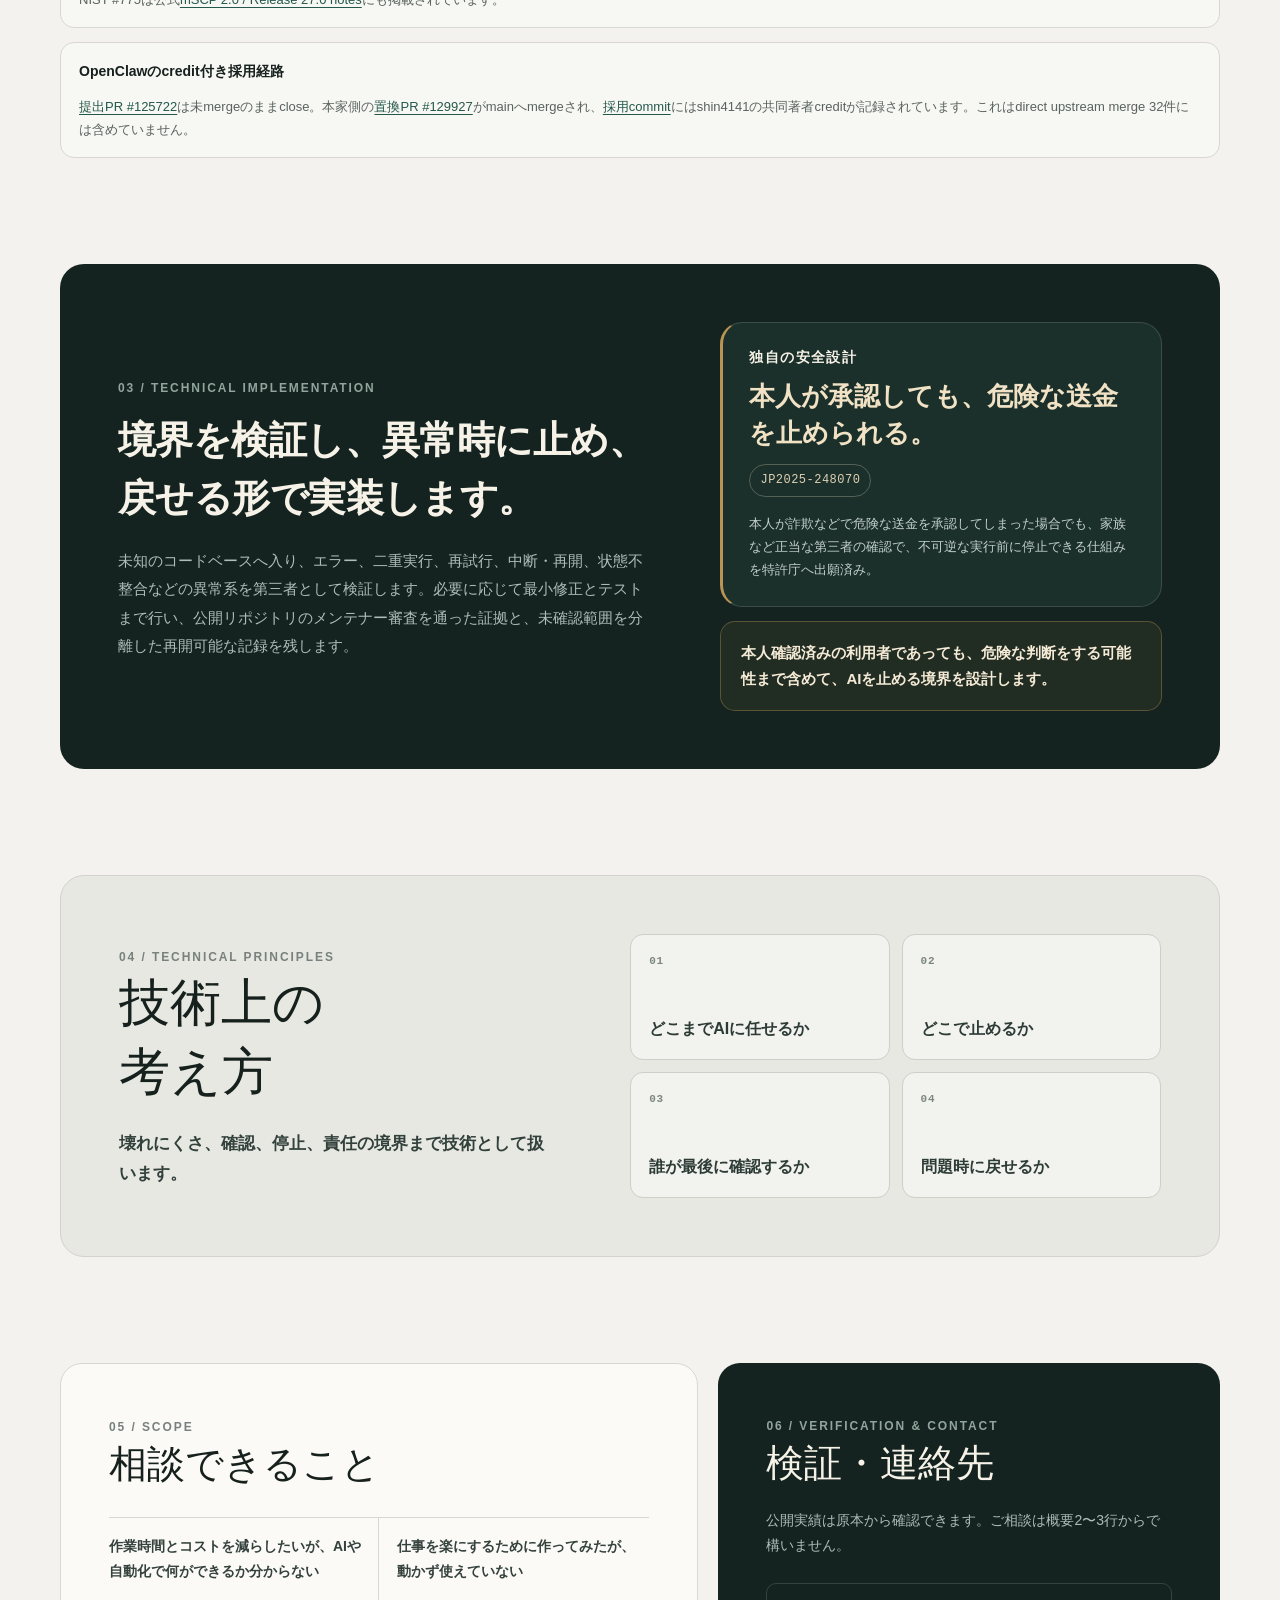
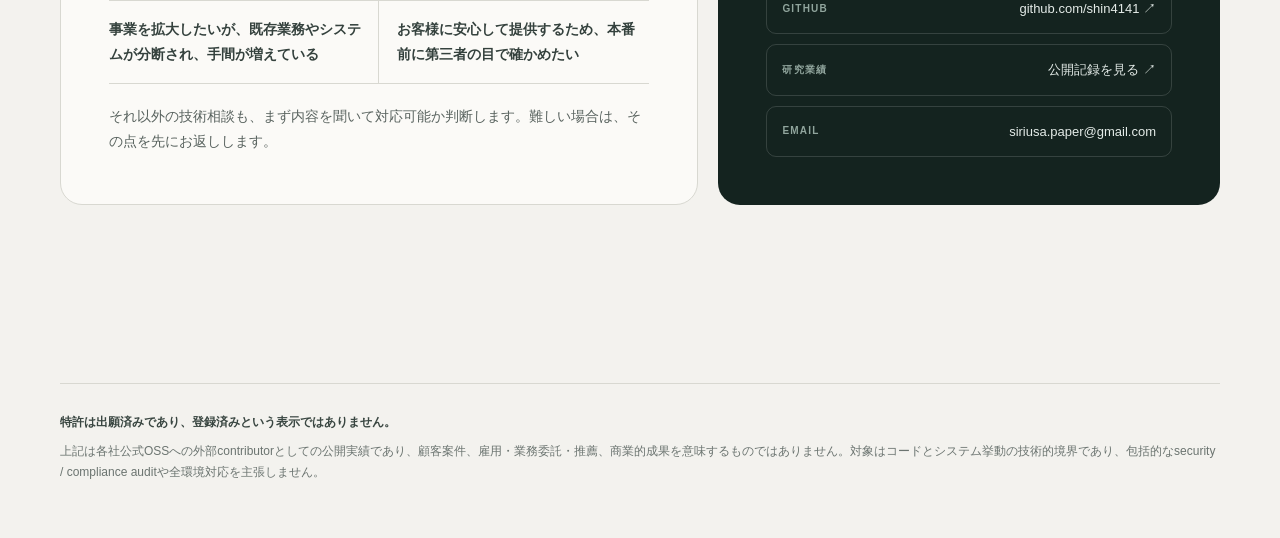
==== commit 980b6050: "Feature OpenSSL in public evidence" ====
--- a/index.html
+++ b/index.html
@@ -422,7 +422,7 @@
 
     .case-grid {
       display: grid;
-      grid-template-columns: repeat(3, 1fr);
+      grid-template-columns: repeat(4, 1fr);
       gap: 18px;
     }
 
@@ -906,7 +906,7 @@
         grid-template-columns: minmax(0, 1fr) minmax(390px, 0.9fr);
         gap: 40px;
       }
-      .case-grid { grid-template-columns: 1fr; }
+      .case-grid { grid-template-columns: repeat(2, 1fr); }
       .experience-grid { grid-template-columns: 1fr; }
       .case-card { min-height: 0; }
       .section-heading { grid-template-columns: 130px minmax(0, 1fr); }
@@ -1006,6 +1006,7 @@
       .section { padding-bottom: 76px; }
       .section-heading { margin-bottom: 28px; }
       .case-card { padding: 22px 20px; }
+      .case-grid { grid-template-columns: 1fr; }
       .experience-card { padding: 22px 20px; }
       .experience-card h3 { font-size: 22px; }
       .trust-risk-panel { padding: 26px 22px; }
@@ -1042,6 +1043,7 @@
       <div class="hero-topline">
         <p class="hero-kicker">AI IMPLEMENTATION / PUBLIC EVIDENCE</p>
         <ul class="brand-strip" aria-label="公開実装先">
+          <li>OpenSSL</li>
           <li>NIST</li>
           <li>Microsoft</li>
           <li>Apple</li>
@@ -1065,23 +1067,23 @@
           <section class="proof-panel" aria-labelledby="proof-title">
             <div class="panel-heading">
               <h2 id="proof-title">公開実装</h2>
-              <a class="source-link" href="https://github.com/shin4141/shin4141/blob/main/MERGE_PORTFOLIO.md">31件の明細 ↗</a>
+              <a class="source-link" href="https://github.com/shin4141/shin4141/blob/main/MERGE_PORTFOLIO.md">32件の明細 ↗</a>
             </div>
             <div class="metrics">
               <div class="metric">
-                <span class="metric-number">27</span>
+                <span class="metric-number">28</span>
                 <span class="metric-label">独立した公式OSS<br>プロジェクト</span>
               </div>
               <div class="metric">
-                <span class="metric-number">31</span>
+                <span class="metric-number">32</span>
                 <span class="metric-label">プロジェクト本体へ<br>取り込まれた変更</span>
               </div>
             </div>
           </section>
 
-          <section class="adoption-panel" aria-label="macOS Security Compliance Projectの公式発表">
-            <p class="adoption-copy"><strong>macOS Security Compliance Project</strong> — <span class="adoption-phrase">修正が採用され、</span><span class="adoption-phrase">公式発表で新規貢献者として紹介されました。</span></p>
-            <a class="source-link" href="https://github.com/usnistgov/macos_security/discussions/796">公式発表で貢献者掲載 ↗</a>
+          <section class="adoption-panel" aria-label="OpenSSLのmaster採用">
+            <p class="adoption-copy"><strong>OpenSSL</strong> — <span class="adoption-phrase">乱数seed source構築の再帰で、</span><span class="adoption-phrase">スタックを使い切る問題を修正。</span></p>
+            <a class="source-link" href="https://github.com/openssl/openssl/commit/aeeca5a9e07166183fe323f336c9177a9b524c78">master採用commit ↗</a>
           </section>
         </div>
       </div>
@@ -1125,7 +1127,7 @@
         <p>お客様が喜んだ対応や、交わした約束を次の仕事へ。その積み重ねが、御社の強みを育てます。</p>
         <p>一方で、AIが賢くなっても、間違えたときの影響まで自動で小さくなるわけではありません。顧客情報の更新とメール送信がつながっていれば、一つの誤りが、その先のお客様への対応にも広がることがあります。</p>
         <p>だから、AIに任せる範囲、人が確認する場面、異常があれば止める場所を設計します。問題が起きたときの記録も、次の改善へ戻します。</p>
-        <p>私は、27の公開OSSリポジトリで31件の修正が採用された実装・検証の経験を、この仕組みづくりに活かします。</p>
+        <p>私は、28の公開OSSリポジトリで32件の修正が直接mergeされた実装・検証の経験を、この仕組みづくりに活かします。</p>
         <p>日々の仕事を楽にし、その経験を次へ残す。御社がお客様から選ばれる理由を、長く育てていくためのご提案です。</p>
       </div>
 
@@ -1147,32 +1149,36 @@
         <p class="section-number">02 / Public implementation</p>
         <div>
           <h2 id="implementation-title">実際に、何を直してきたか。</h2>
-          <p class="section-lead">専門用語を知らなくても、問題・修正・意味が分かるように、代表的な3件だけを紹介します。各リンクから公式プロジェクトの原本PRへ移動できます。</p>
+          <p class="section-lead">専門用語を知らなくても、問題・修正・採用結果が分かるように、代表的な4件だけを紹介します。</p>
         </div>
       </div>
 
       <div class="case-grid">
         <article class="case-card">
-          <div class="case-meta"><span>Case 01</span><span class="case-company">NIST（米国国立標準技術研究所）</span></div>
+          <div class="case-meta"><span>Case 01</span><span class="case-company">OpenSSL</span></div>
+          <h3>OpenSSL RAND</h3>
+          <p class="case-copy">seed source構築が再帰してスタックを使い切る問題を、通常のRAND errorで停止する修正へ。PRはClosedのまま、別commitとしてmasterへ採用されました。</p>
+          <a class="source-link-light" href="https://github.com/openssl/openssl/commit/aeeca5a9e07166183fe323f336c9177a9b524c78">master採用commitを確認する ↗</a>
+        </article>
+
+        <article class="case-card">
+          <div class="case-meta"><span>Case 02</span><span class="case-company">NIST（米国国立標準技術研究所）</span></div>
           <h3>macOS Security Compliance Project</h3>
-          <p class="case-copy"><strong>何を直したか</strong>除外指定された規則がJSON manifestへ混入する生成経路を修正し、既存の構成プロファイル除外動作は維持しました。</p>
-          <p class="case-copy"><strong>なぜ意味があるか</strong>人が指定した除外方針と、機械が読むセキュリティ準拠情報の不一致を防ぎます。</p>
+          <p class="case-copy">除外指定した規則がJSON manifestへ混入する経路を修正。PRがmergeされ、公式release notesで新規contributorとして掲載されました。</p>
           <a class="source-link-light" href="https://github.com/usnistgov/macos_security/pull/775">原本PRを確認する ↗</a>
         </article>
 
         <article class="case-card">
-          <div class="case-meta"><span>Case 02</span><span class="case-company">Microsoft</span></div>
+          <div class="case-meta"><span>Case 03</span><span class="case-company">Microsoft</span></div>
           <h3>Terraform Provider for Power Platform</h3>
-          <p class="case-copy"><strong>何を直したか</strong>HTTP 409を要求済み状態と処理拒否に分離し、remote stateを再確認して、未成立なら既存上限内で再試行するよう修正しました。</p>
-          <p class="case-copy"><strong>なぜ意味があるか</strong>要求した状態を確認せず「成功」と扱う境界を防ぎ、未収束なら明示的に失敗を返します。</p>
+          <p class="case-copy">HTTP 409を成功と誤認せず、remote stateを再確認して未成立ならbounded retryする修正。レビュー承認後にmergeされました。</p>
           <a class="source-link-light" href="https://github.com/microsoft/terraform-provider-power-platform/pull/1254">原本PRを確認する ↗</a>
         </article>
 
         <article class="case-card">
-          <div class="case-meta"><span>Case 03</span><span class="case-company">Apple</span></div>
+          <div class="case-meta"><span>Case 04</span><span class="case-company">Apple</span></div>
           <h3>Swift OpenAPI Generator</h3>
-          <p class="case-copy"><strong>何を直したか</strong>API定義の名前が衝突すると突然停止する処理を、原因と回避方法が分かるエラーへ変更しました。</p>
-          <p class="case-copy"><strong>なぜ意味があるか</strong>利用者が、理由の分からない停止から復帰できます。</p>
+          <p class="case-copy">API定義の名前衝突による突然停止を、原因と回避方法が分かる決定的エラーへ変更。レビュー対応後にmergeされました。</p>
           <a class="source-link-light" href="https://github.com/apple/swift-openapi-generator/pull/939">原本PRを確認する ↗</a>
         </article>
       </div>
@@ -1187,8 +1193,15 @@
       </div>
 
       <div class="adoption-detail">
+        <h3>採用形態と集計</h3>
+        <p><a href="https://github.com/openssl/openssl/pull/32685">OpenSSL PR #32685</a>はClosedのままです。作者<code>shin4141</code>と<code>Merged-from #32685</code>を記録した<a href="https://github.com/openssl/openssl/commit/aeeca5a9e07166183fe323f336c9177a9b524c78">master採用commit</a>を別の採用経路として表示し、<a href="https://github.com/openssl/openssl/commit/b2d073565875664d8baee1493e9a07eca922687d">OpenSSL 4.1への同一修正</a>は別貢献として数えていません。</p>
+        <p>32件・28リポジトリはGitHubで直接mergeされたPRだけの集計です。新たにmergeを確認したPowerGridModel #1547を含み、OpenSSLの別採用経路は含みません。OSC / Open OnDemand #5725、Adyen #1760、Dynawo / DyCoV #385、PowerGridModel #1547の証拠とレビュー経緯は<a href="https://github.com/shin4141/shin4141/blob/main/MERGE_PORTFOLIO.md">全実績の詳細一覧</a>に保持しています。</p>
+        <p>NIST #775は公式<a href="https://github.com/usnistgov/macos_security/releases/tag/release_27.0">mSCP 2.0 / Release 27.0 notes</a>にも掲載されています。</p>
+      </div>
+
+      <div class="adoption-detail">
         <h3>OpenClawのcredit付き採用経路</h3>
-        <p><a href="https://github.com/openclaw/openclaw/pull/125722">提出PR #125722</a>は未mergeのままclose。本家側の<a href="https://github.com/openclaw/openclaw/pull/129927">置換PR #129927</a>がmainへmergeされ、<a href="https://github.com/openclaw/openclaw/commit/1f7101844b53c9f8be709b2b462f2bca4ca66fcc">採用commit</a>にはshin4141の共同著者creditが記録されています。これはdirect upstream merge 31件には含めていません。</p>
+        <p><a href="https://github.com/openclaw/openclaw/pull/125722">提出PR #125722</a>は未mergeのままclose。本家側の<a href="https://github.com/openclaw/openclaw/pull/129927">置換PR #129927</a>がmainへmergeされ、<a href="https://github.com/openclaw/openclaw/commit/1f7101844b53c9f8be709b2b462f2bca4ca66fcc">採用commit</a>にはshin4141の共同著者creditが記録されています。これはdirect upstream merge 32件には含めていません。</p>
       </div>
     </section>
 
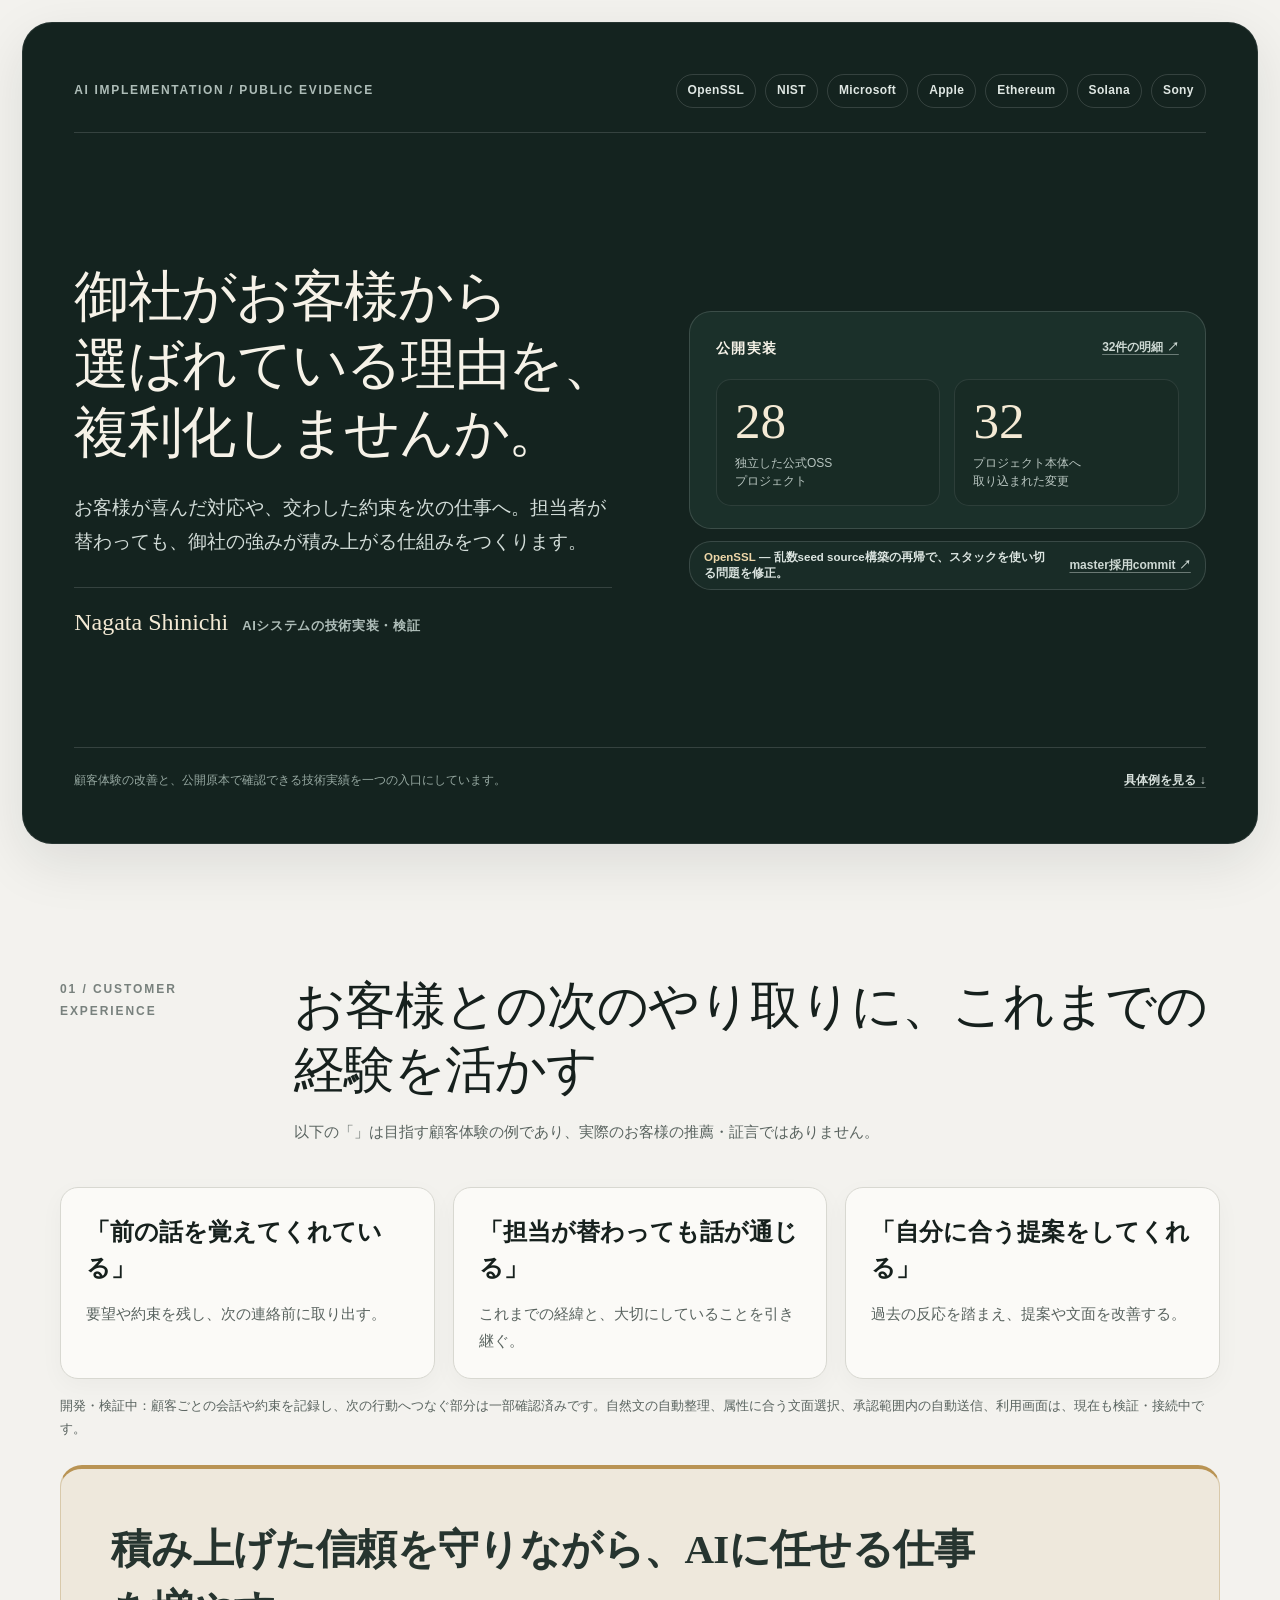
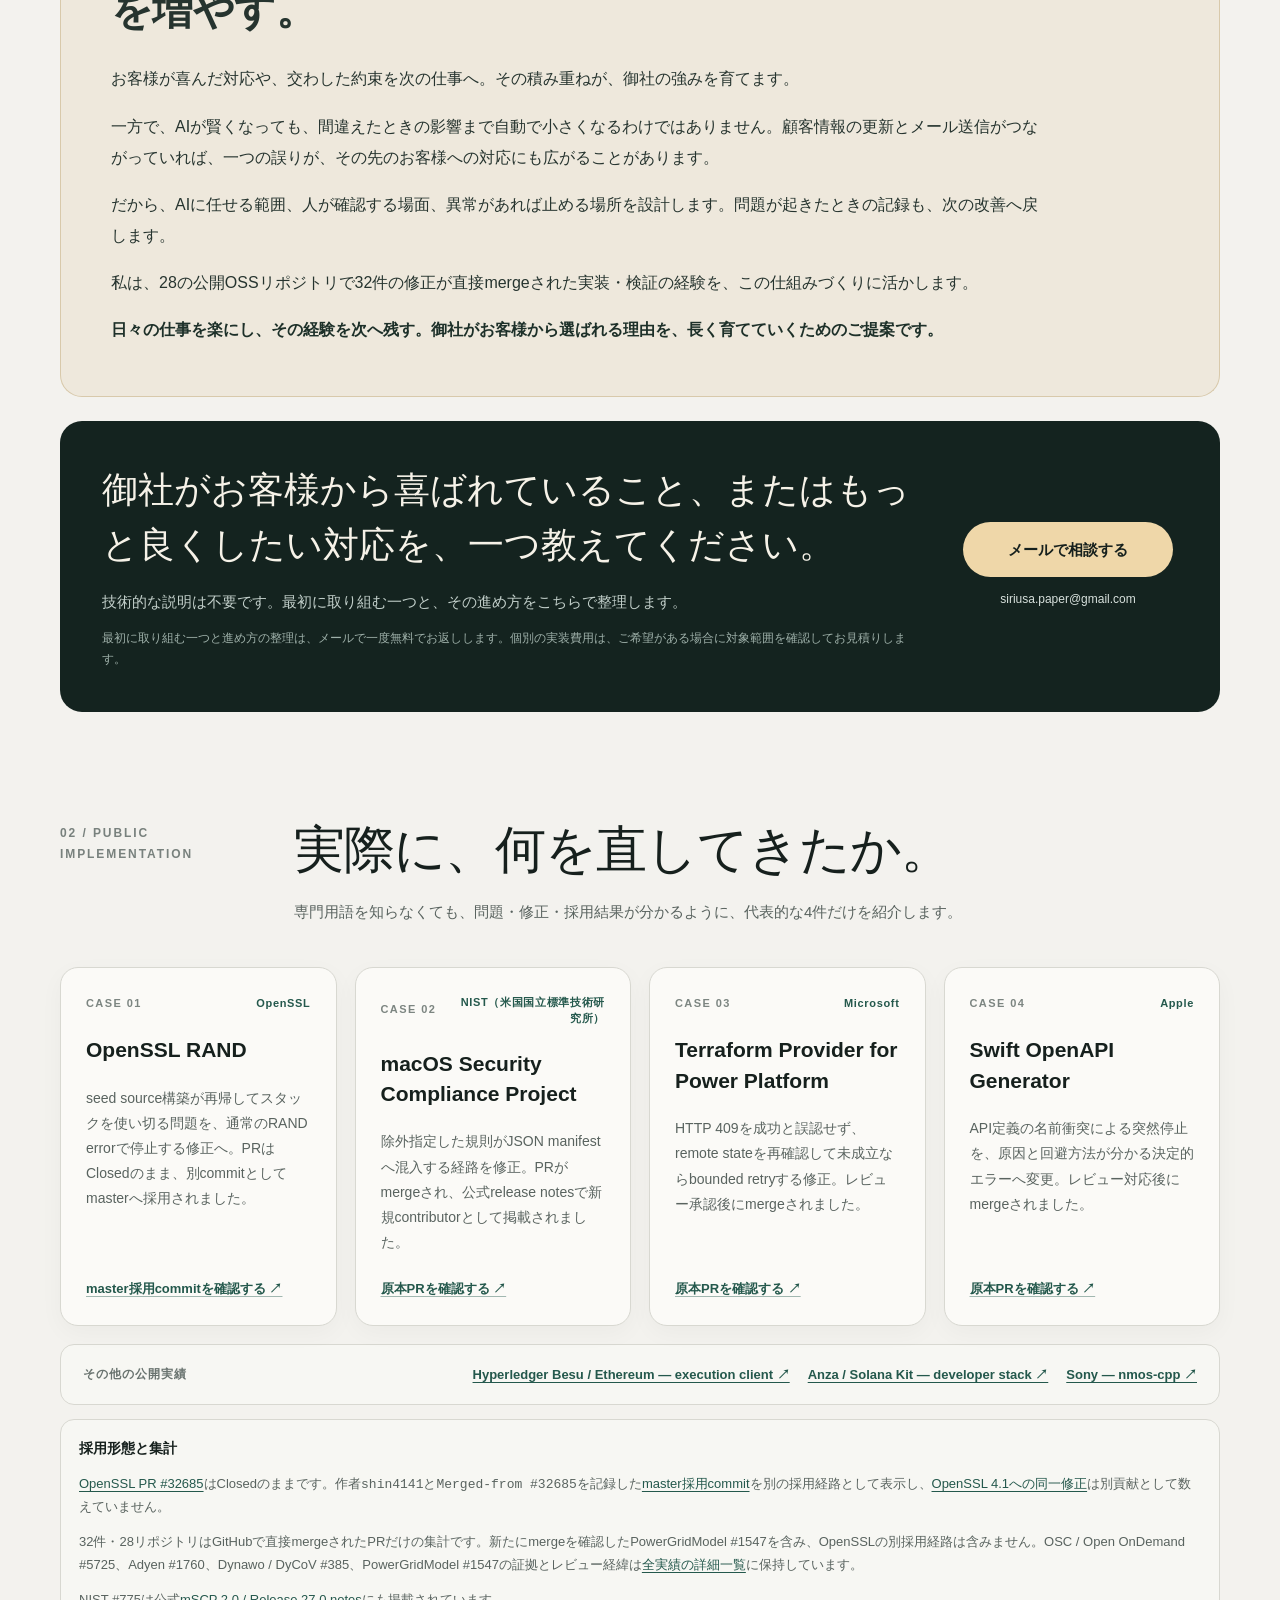
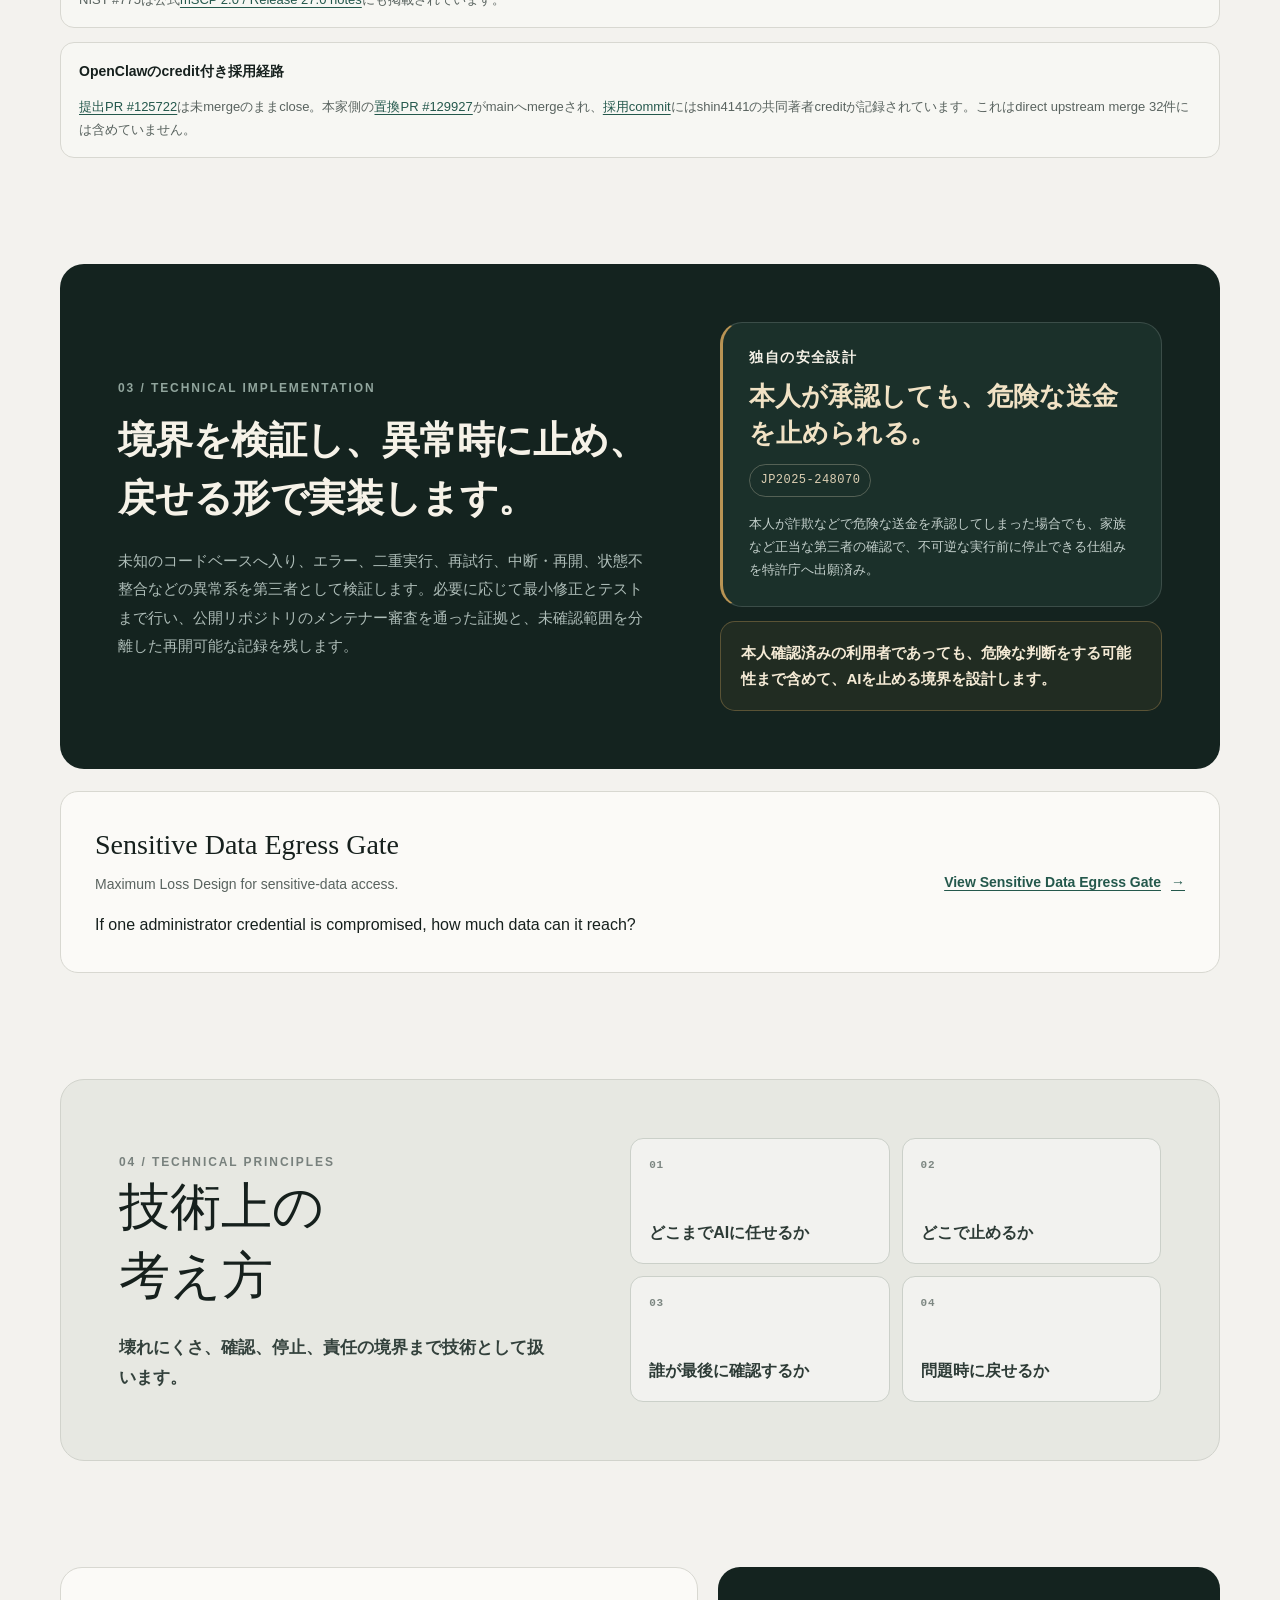
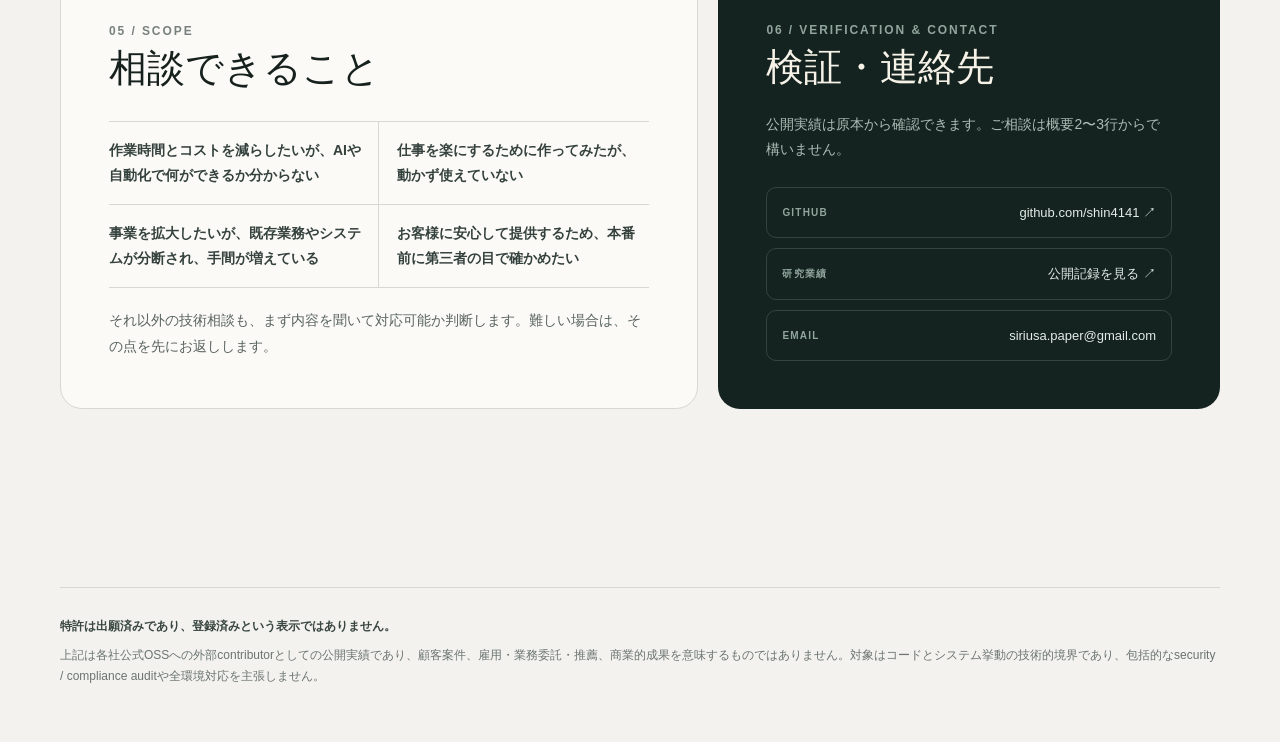
==== commit d8c650aa: "Add Sensitive Data Egress Gate link to technical services" ====
--- a/index.html
+++ b/index.html
@@ -722,6 +722,52 @@
       display: grid;
       gap: 14px;
     }
+
+    .egress-feature {
+      display: grid;
+      grid-template-columns: minmax(0, 1fr) auto;
+      align-items: center;
+      gap: 32px;
+      margin-top: 22px;
+      padding: clamp(22px, 3vw, 34px);
+      border: 1px solid var(--line);
+      border-radius: var(--radius-md);
+      background: var(--surface);
+    }
+
+    .egress-feature h3 {
+      margin: 0;
+      font-family: ui-serif, Georgia, serif;
+      font-size: clamp(24px, 2.3vw, 28px);
+      font-weight: 500;
+      line-height: 1.35;
+    }
+
+    .egress-feature-summary {
+      margin: 8px 0 0;
+      color: var(--muted);
+      font-size: 14px;
+    }
+
+    .egress-feature-question {
+      max-width: 650px;
+      margin: 14px 0 0;
+      font-size: 16px;
+      line-height: 1.7;
+    }
+
+    .egress-feature-link {
+      display: inline-flex;
+      align-items: center;
+      justify-self: end;
+      gap: 10px;
+      max-width: 100%;
+      font-size: 14px;
+      font-weight: 700;
+    }
+
+    .egress-feature-link span:first-child { min-width: 0; }
+    .egress-feature-link span:last-child { flex: 0 0 auto; }
 
     .principles {
       padding: clamp(34px, 5vw, 58px);
@@ -956,6 +1002,8 @@
       .contact-layout,
       .value-contact { grid-template-columns: 1fr; }
       .value-contact-action { text-align: left; }
+      .egress-feature { grid-template-columns: 1fr; gap: 20px; }
+      .egress-feature-link { justify-self: start; }
     }
 
     @media (max-width: 560px) {
@@ -1222,6 +1270,15 @@
           <p class="safety-line">本人確認済みの利用者であっても、危険な判断をする可能性まで含めて、AIを止める境界を設計します。</p>
         </div>
       </div>
+
+      <article class="egress-feature" lang="en" aria-labelledby="egress-feature-title">
+        <div>
+          <h3 id="egress-feature-title">Sensitive Data Egress Gate</h3>
+          <p class="egress-feature-summary">Maximum Loss Design for sensitive-data access.</p>
+          <p class="egress-feature-question">If one administrator credential is compromised, how much data can it reach?</p>
+        </div>
+        <a class="egress-feature-link" href="/sensitive-data-egress-gate/"><span>View Sensitive Data Egress Gate</span><span aria-hidden="true">→</span></a>
+      </article>
     </section>
 
     <section class="section" aria-labelledby="principles-title">
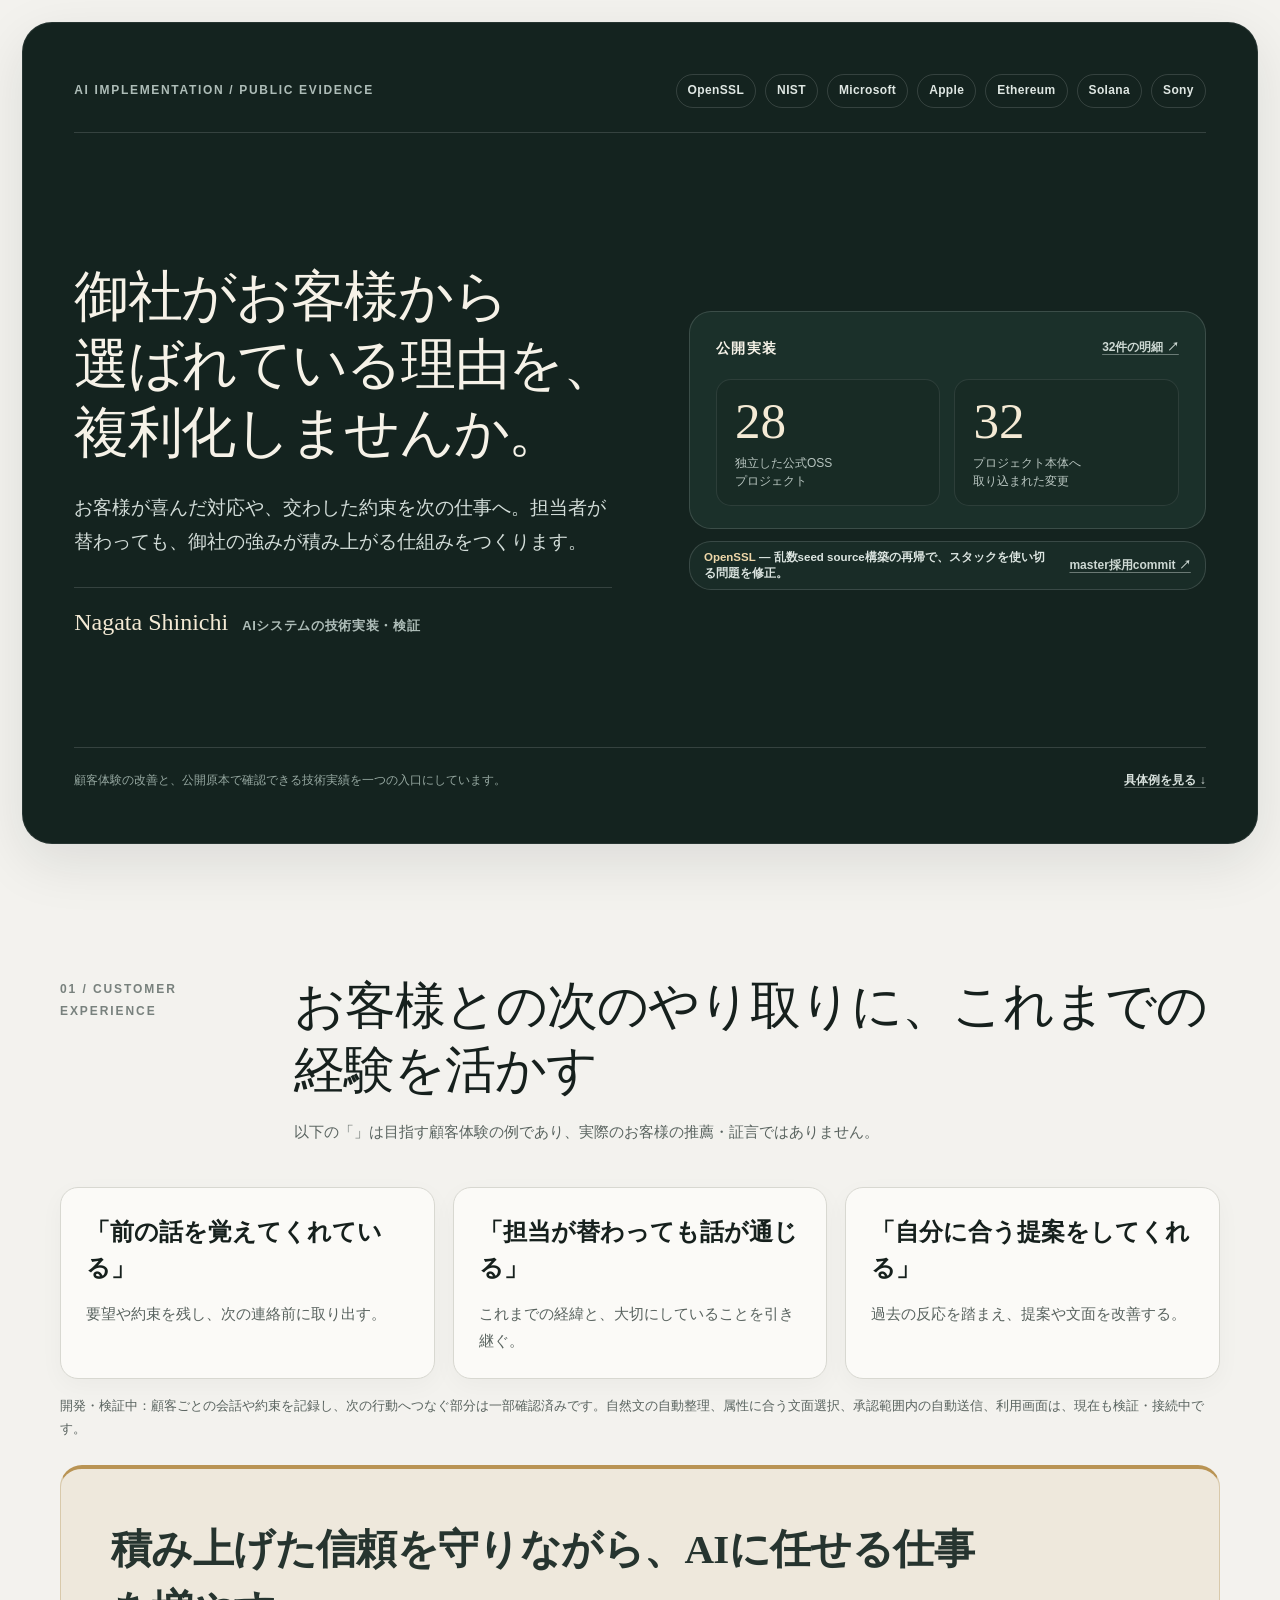
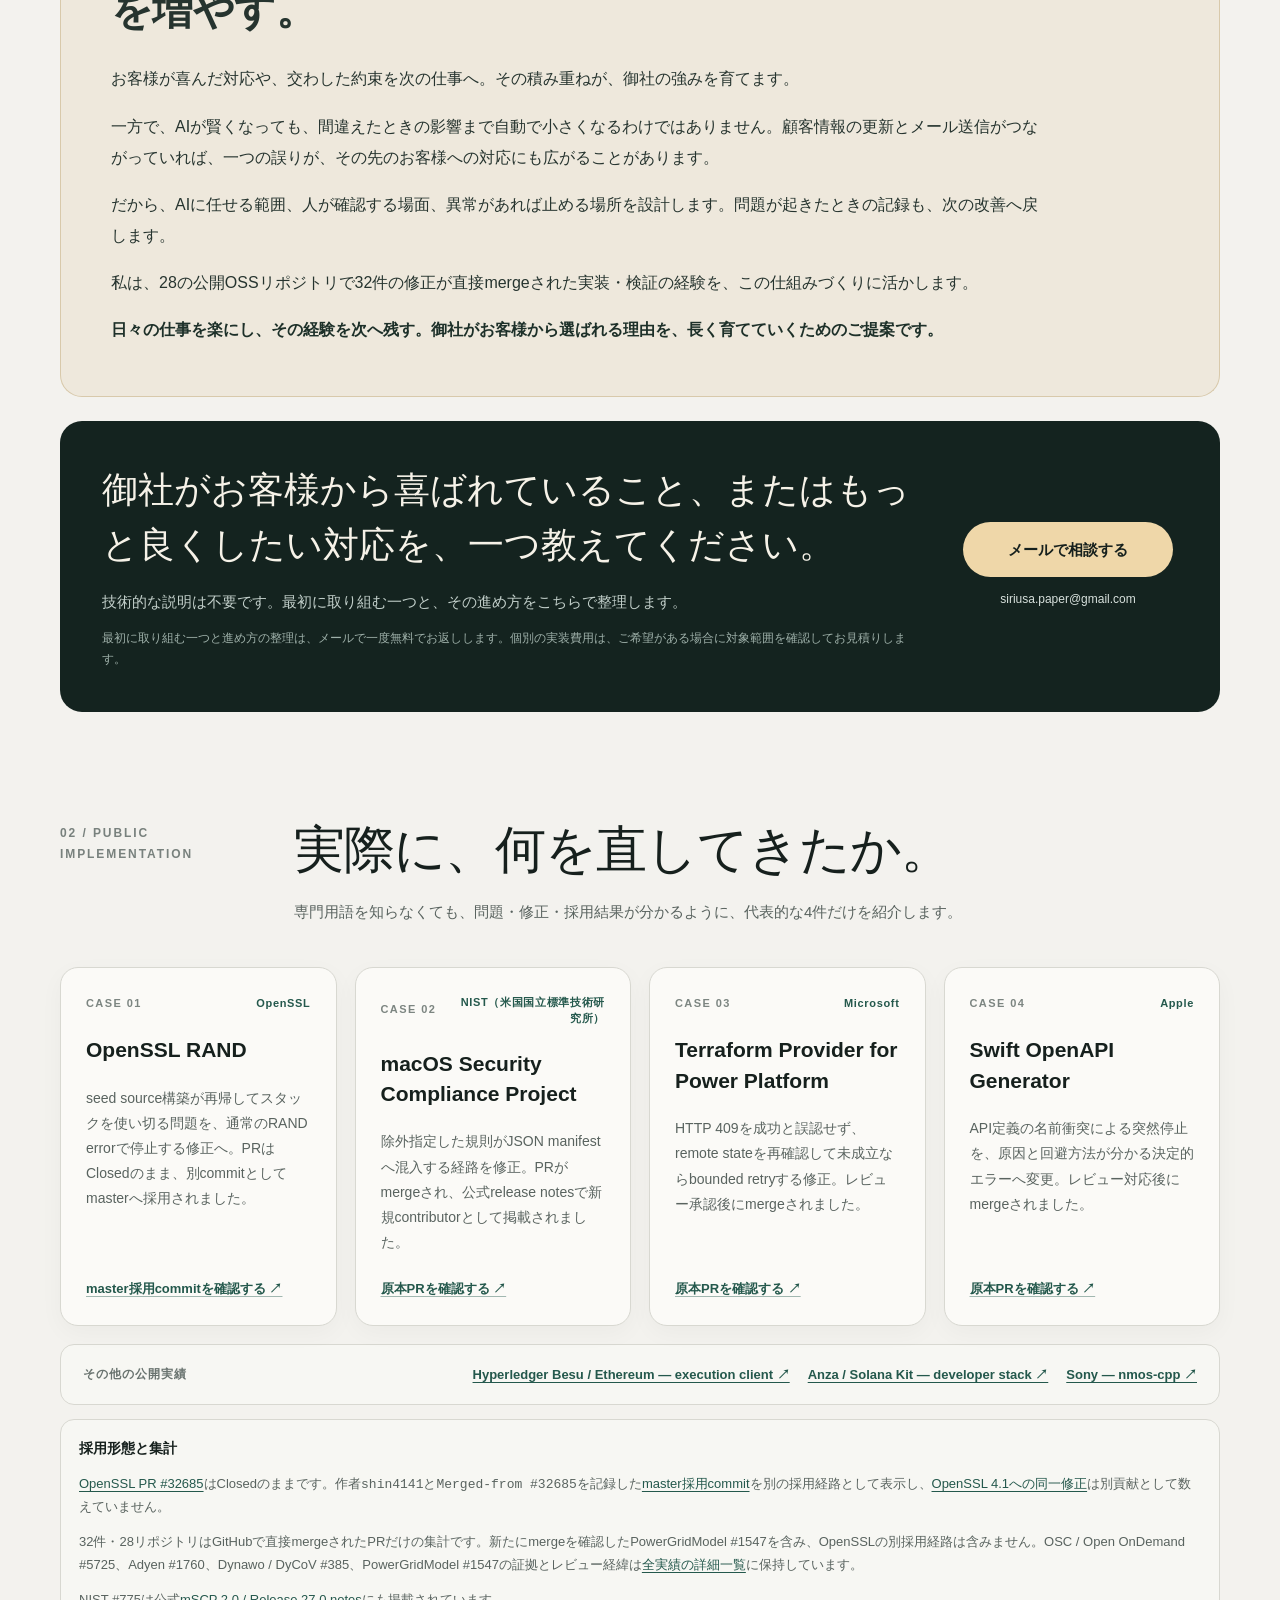
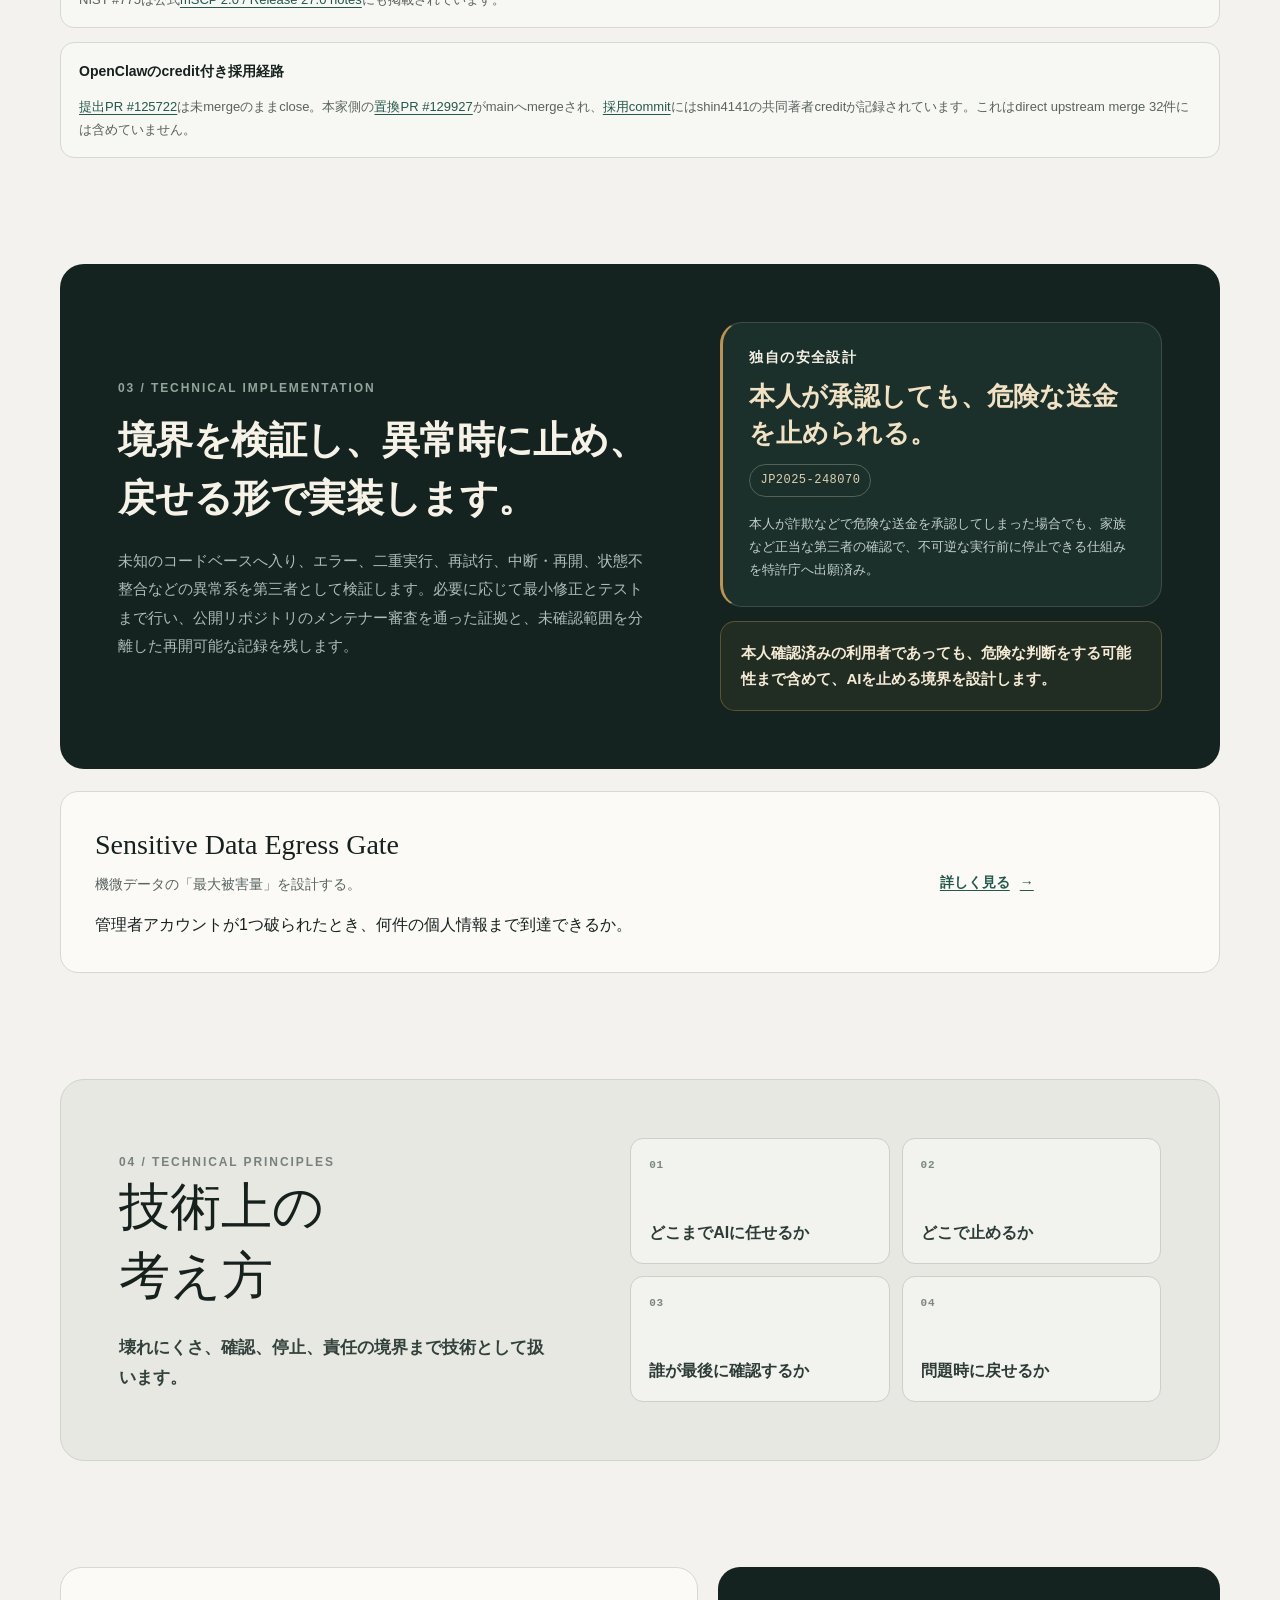
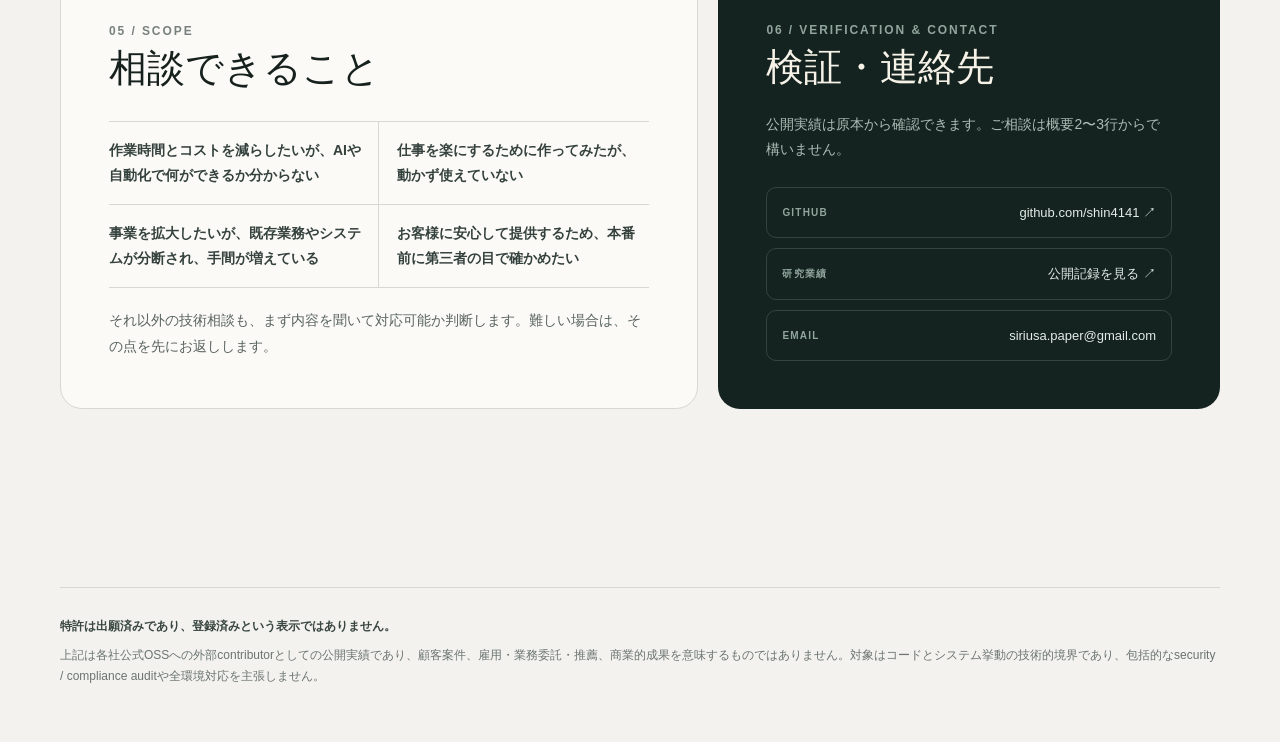
==== commit 5345e7dc: "Localize egress gate card copy while preserving its footprint" ====
--- a/index.html
+++ b/index.html
@@ -761,6 +761,7 @@
       align-items: center;
       justify-self: end;
       gap: 10px;
+      width: 17.517em;
       max-width: 100%;
       font-size: 14px;
       font-weight: 700;
@@ -768,6 +769,24 @@
 
     .egress-feature-link span:first-child { min-width: 0; }
     .egress-feature-link span:last-child { flex: 0 0 auto; }
+    .egress-feature .keep-phrase { white-space: nowrap; }
+
+    @media (max-width: 396px) {
+      .egress-feature-summary .jp-copy-line { display: block; }
+    }
+
+    @media (max-width: 397px) {
+      .egress-feature-question > .jp-copy-line { display: block; }
+    }
+
+    @media (min-width: 398px) and (max-width: 657px),
+           (min-width: 801px) and (max-width: 947px) {
+      .egress-feature-question { min-height: 3.4em; }
+    }
+
+    @media (max-width: 327px) {
+      .egress-feature-link { min-height: 3.6em; }
+    }
 
     .principles {
       padding: clamp(34px, 5vw, 58px);
@@ -1271,13 +1290,13 @@
         </div>
       </div>
 
-      <article class="egress-feature" lang="en" aria-labelledby="egress-feature-title">
+      <article class="egress-feature" lang="ja" aria-labelledby="egress-feature-title">
         <div>
-          <h3 id="egress-feature-title">Sensitive Data Egress Gate</h3>
-          <p class="egress-feature-summary">Maximum Loss Design for sensitive-data access.</p>
-          <p class="egress-feature-question">If one administrator credential is compromised, how much data can it reach?</p>
+          <h3 id="egress-feature-title" lang="en">Sensitive Data Egress Gate</h3>
+          <p class="egress-feature-summary"><span class="jp-copy-line">機微データの「最大被害量」を</span><span class="jp-copy-line keep-phrase">設計する。</span></p>
+          <p class="egress-feature-question"><span class="jp-copy-line">管理者アカウントが1つ</span><span class="jp-copy-line">破られたとき、<span class="keep-phrase">何件</span>の</span><span class="jp-copy-line"><span class="keep-phrase">個人情報</span>まで<span class="keep-phrase">到達できるか。</span></span></p>
         </div>
-        <a class="egress-feature-link" href="/sensitive-data-egress-gate/"><span>View Sensitive Data Egress Gate</span><span aria-hidden="true">→</span></a>
+        <a class="egress-feature-link" href="/sensitive-data-egress-gate/"><span>詳しく見る</span><span aria-hidden="true">→</span></a>
       </article>
     </section>
 
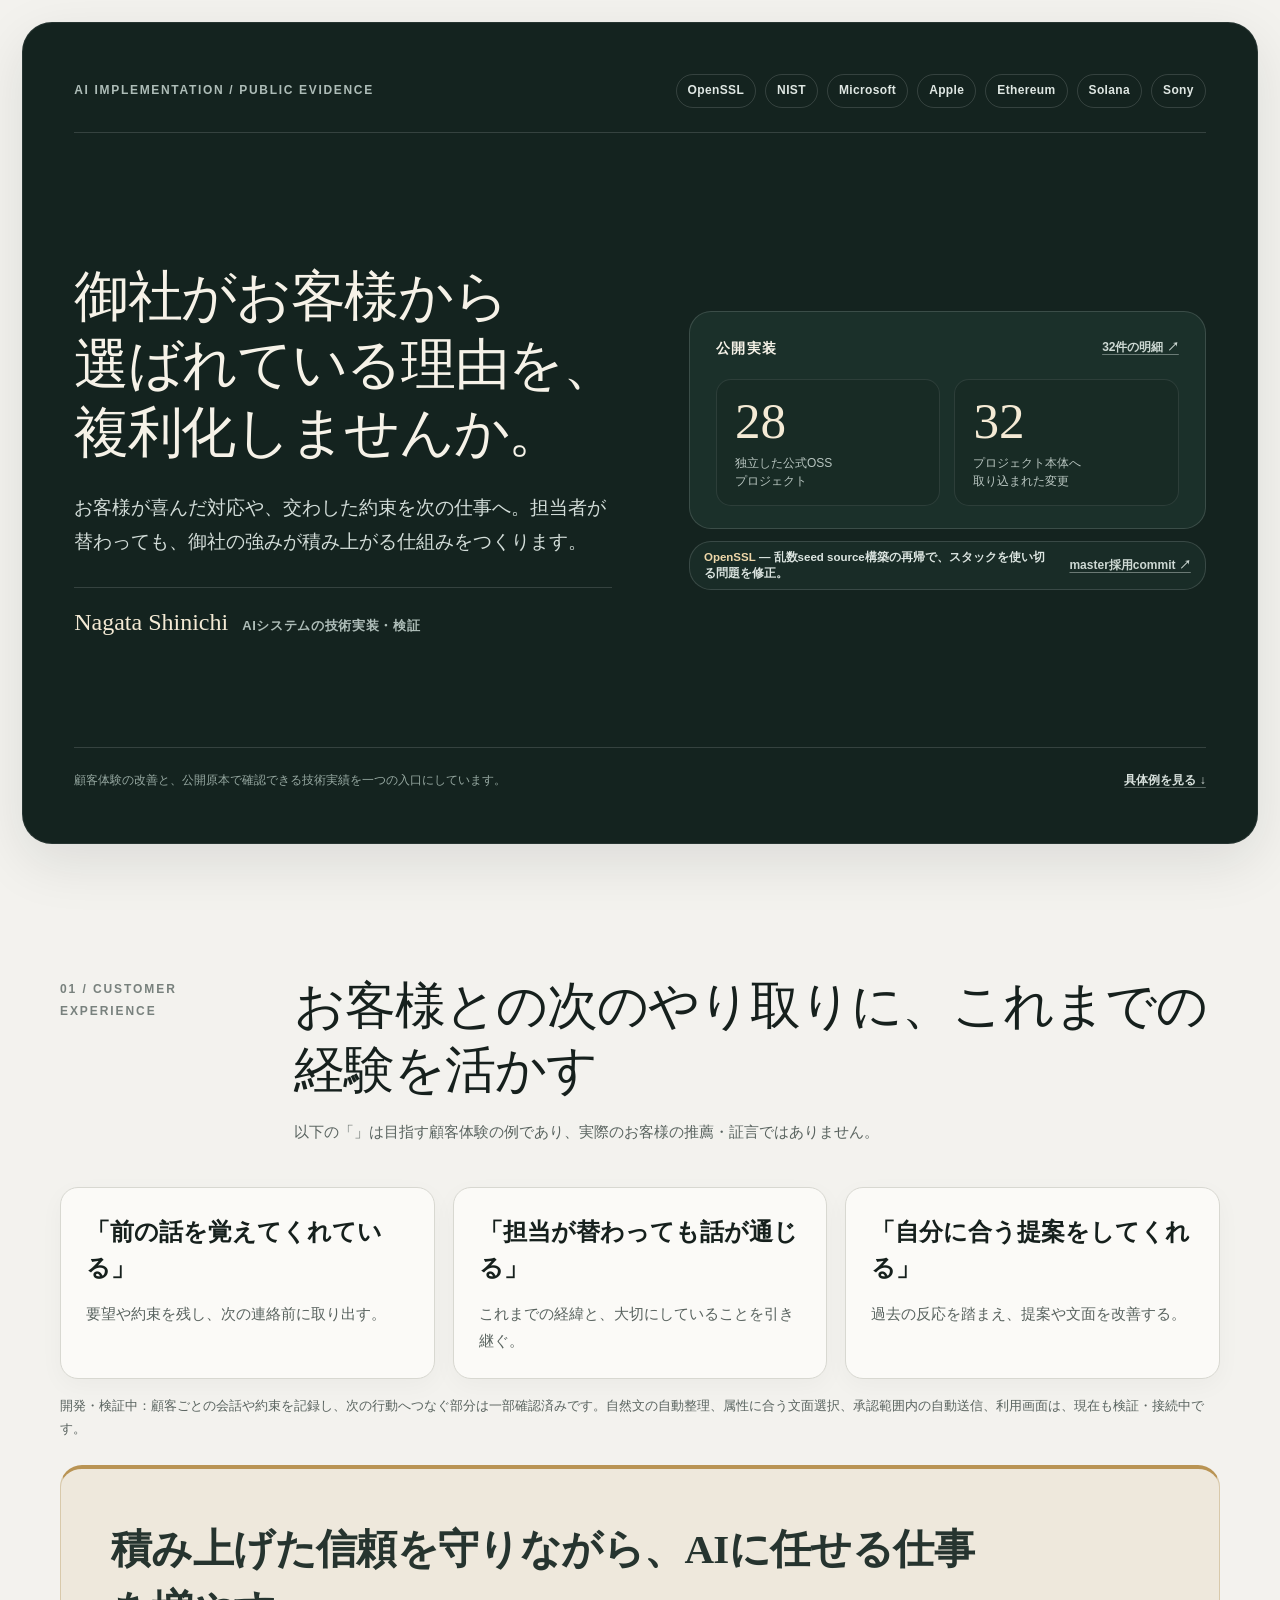
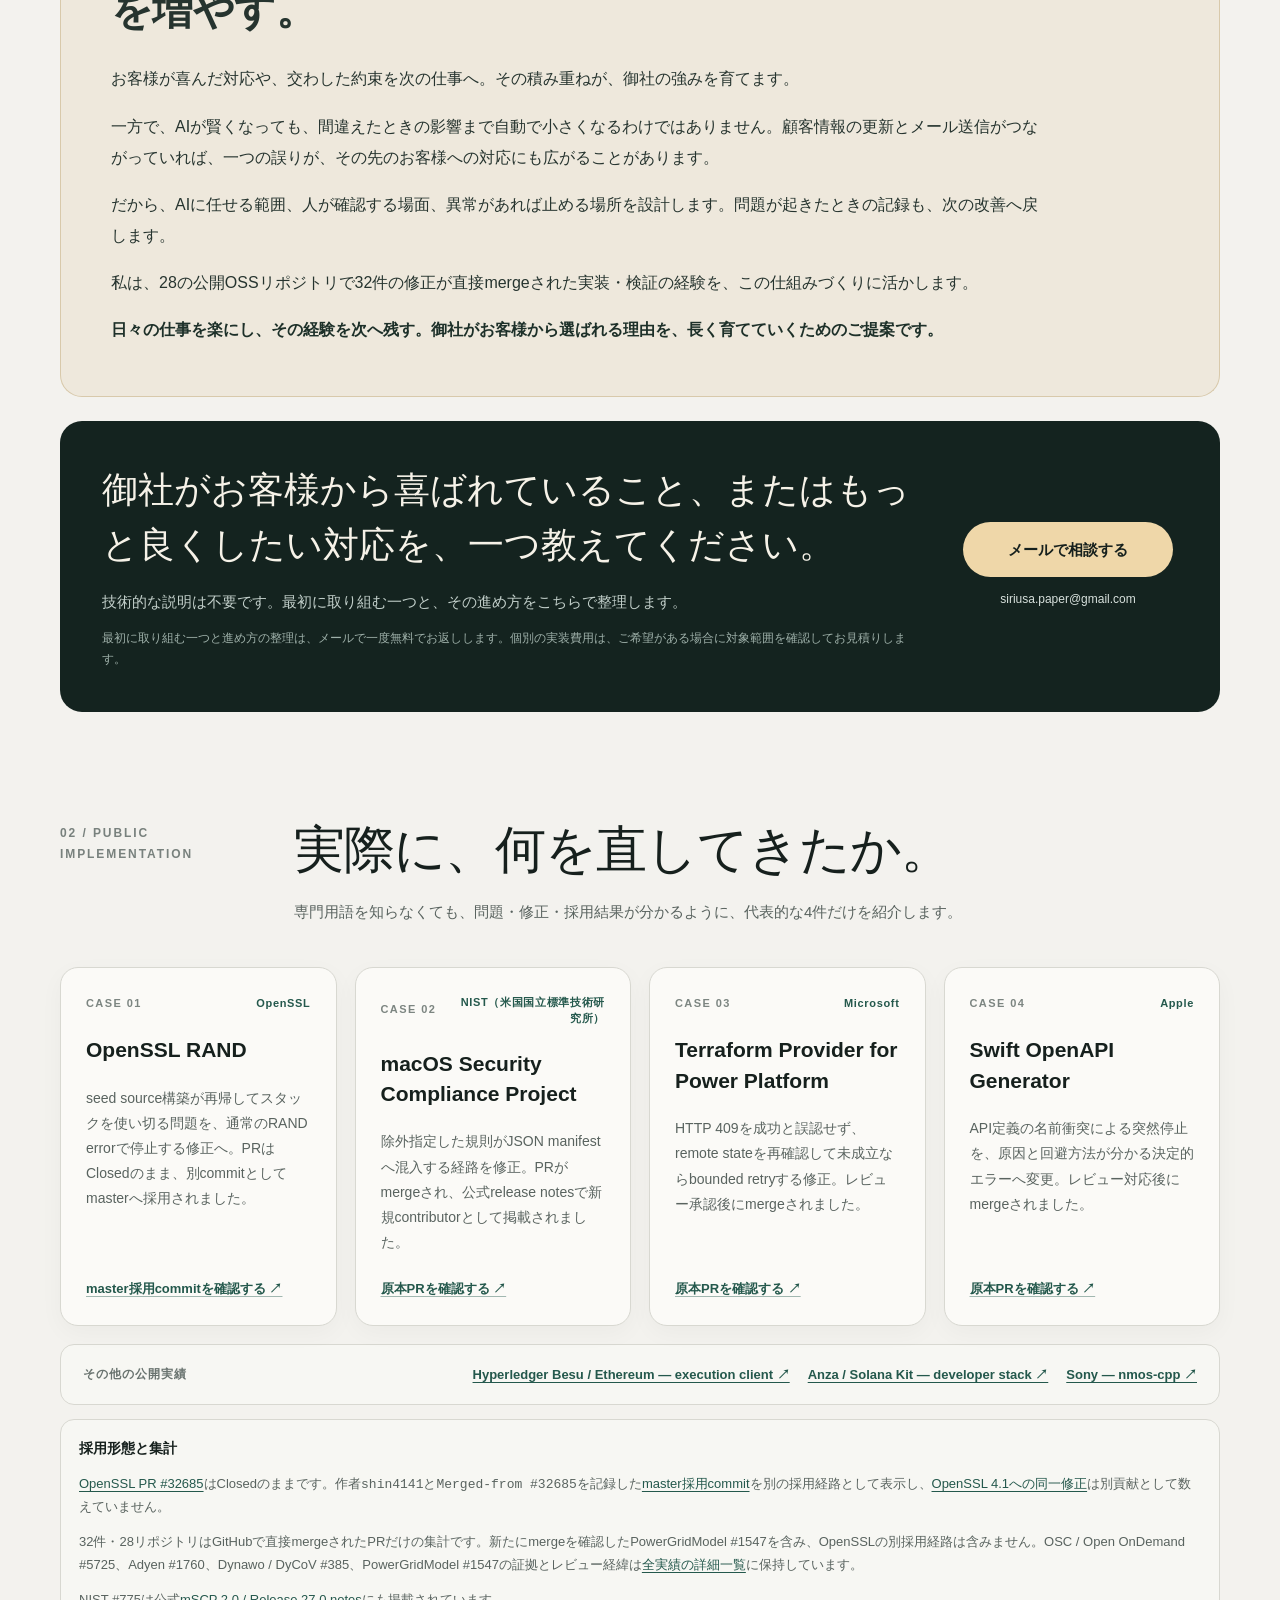
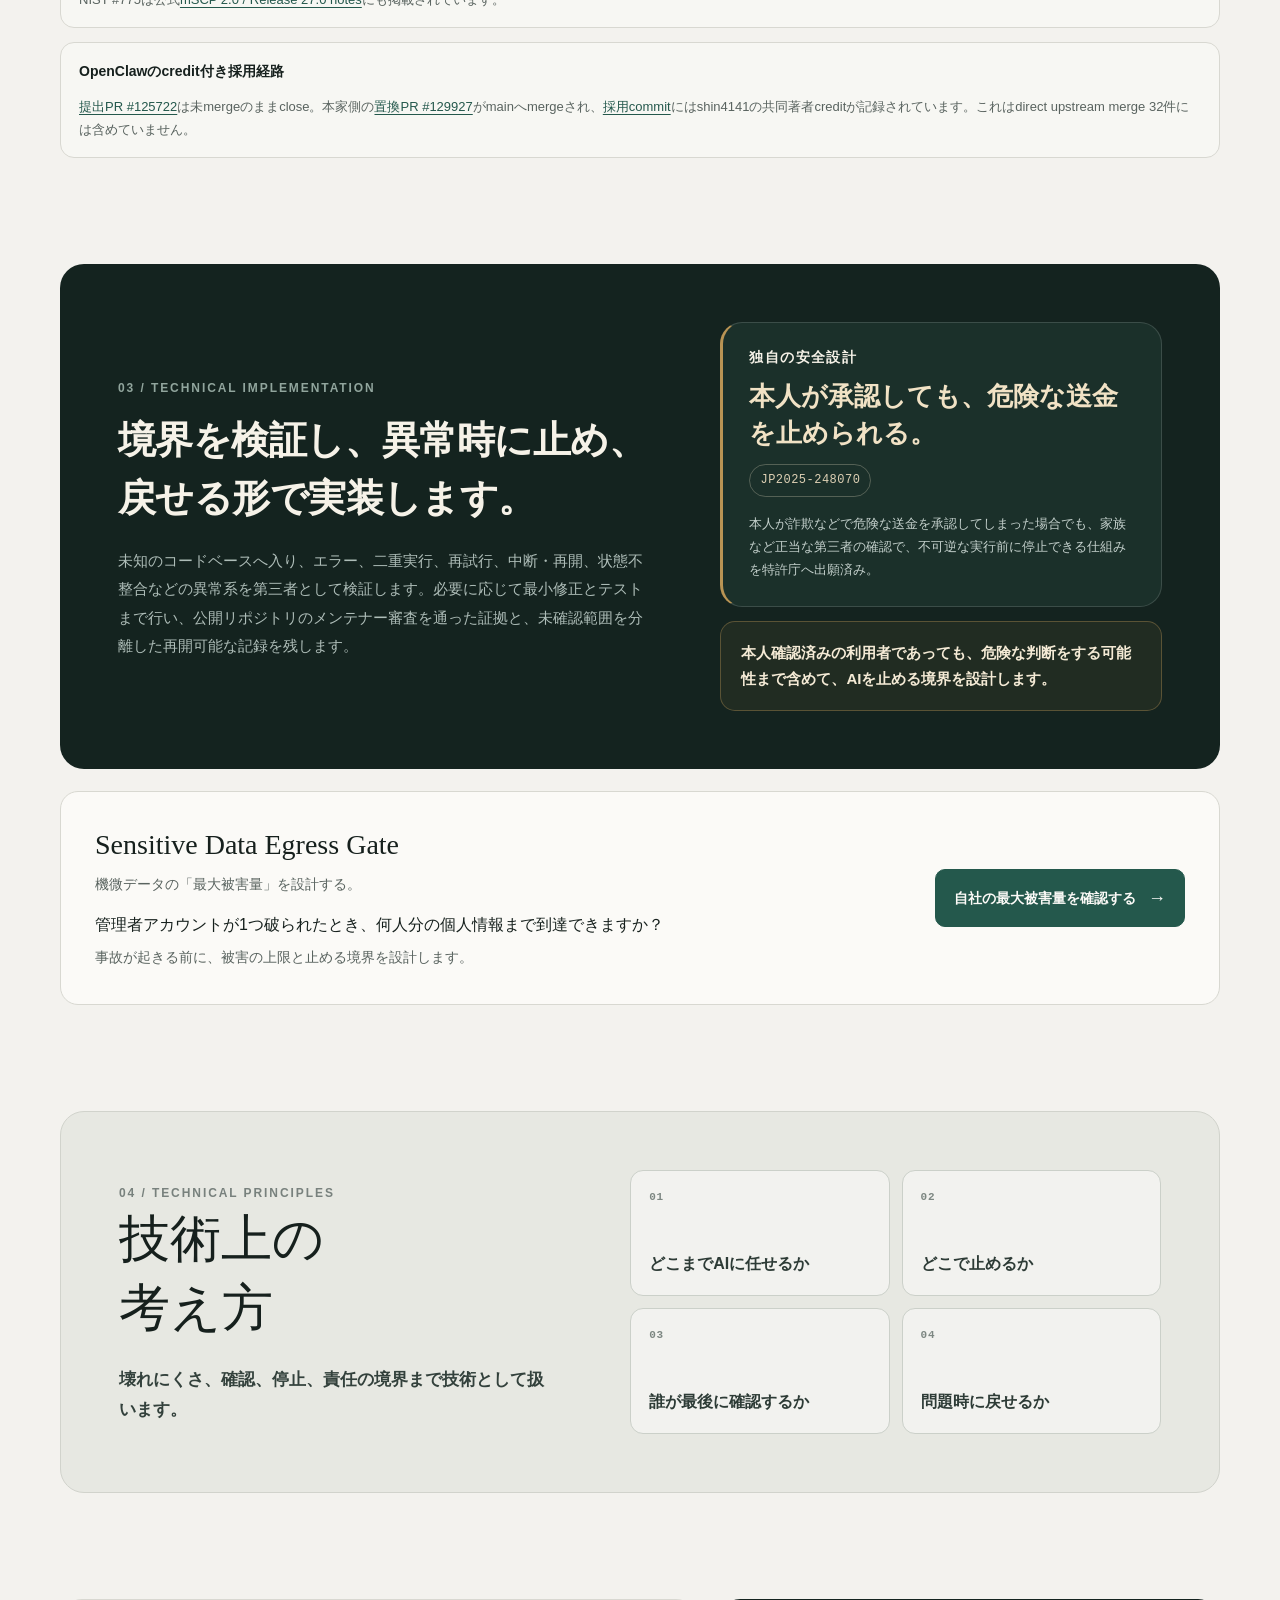
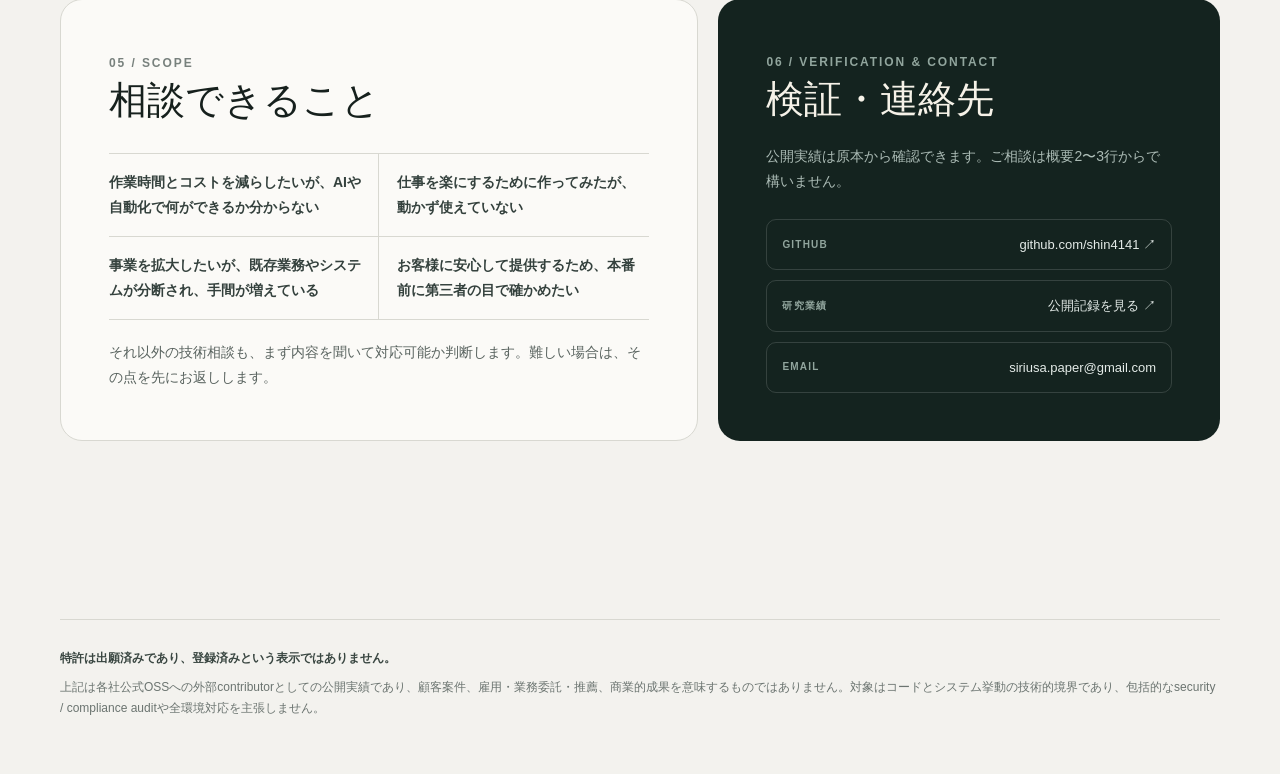
==== commit 89258bff: "SDEG入口カードの自社確認CTAと本文を改善" ====
--- a/index.html
+++ b/index.html
@@ -756,19 +756,52 @@
       line-height: 1.7;
     }
 
+    .egress-feature > div { min-width: 0; }
+
+    .egress-feature-note {
+      max-width: 650px;
+      margin: 8px 0 0;
+      color: var(--muted);
+      font-size: 14px;
+      line-height: 1.7;
+    }
+
     .egress-feature-link {
       display: inline-flex;
       align-items: center;
+      justify-content: center;
       justify-self: end;
-      gap: 10px;
-      width: 17.517em;
+      gap: 12px;
+      width: max-content;
+      min-width: 0;
       max-width: 100%;
+      min-height: 52px;
+      padding: 14px 18px;
+      border: 1px solid var(--link);
+      border-radius: 10px;
+      background: var(--link);
+      color: var(--surface);
       font-size: 14px;
       font-weight: 700;
+      line-height: 1.6;
+      text-align: center;
+      text-decoration: none;
+    }
+
+    .egress-feature-link:hover {
+      background: var(--deep);
+      border-color: var(--deep);
+      text-decoration: none;
+    }
+
+    .egress-feature-link:focus-visible {
+      outline: 3px solid var(--accent);
+      outline-offset: 4px;
+      border-radius: 10px;
     }
 
     .egress-feature-link span:first-child { min-width: 0; }
-    .egress-feature-link span:last-child { flex: 0 0 auto; }
+    .egress-feature-link span:last-child { flex: 0 0 auto; font-size: 18px; }
     .egress-feature .keep-phrase { white-space: nowrap; }
 
     @media (max-width: 396px) {
@@ -1021,7 +1054,7 @@
       .contact-layout,
       .value-contact { grid-template-columns: 1fr; }
       .value-contact-action { text-align: left; }
-      .egress-feature { grid-template-columns: 1fr; gap: 20px; }
+      .egress-feature { grid-template-columns: minmax(0, 1fr); gap: 20px; }
       .egress-feature-link { justify-self: start; }
     }
 
@@ -1294,9 +1327,10 @@
         <div>
           <h3 id="egress-feature-title" lang="en">Sensitive Data Egress Gate</h3>
           <p class="egress-feature-summary"><span class="jp-copy-line">機微データの「最大被害量」を</span><span class="jp-copy-line keep-phrase">設計する。</span></p>
-          <p class="egress-feature-question"><span class="jp-copy-line">管理者アカウントが1つ</span><span class="jp-copy-line">破られたとき、<span class="keep-phrase">何件</span>の</span><span class="jp-copy-line"><span class="keep-phrase">個人情報</span>まで<span class="keep-phrase">到達できるか。</span></span></p>
+          <p class="egress-feature-question"><span class="jp-copy-line">管理者アカウントが1つ</span><span class="jp-copy-line">破られたとき、<span class="keep-phrase">何人分</span>の</span><span class="jp-copy-line"><span class="keep-phrase">個人情報</span>まで<span class="keep-phrase">到達できますか？</span></span></p>
+          <p class="egress-feature-note">事故が起きる前に、被害の上限と止める境界を設計します。</p>
         </div>
-        <a class="egress-feature-link" href="/sensitive-data-egress-gate/"><span>詳しく見る</span><span aria-hidden="true">→</span></a>
+        <a class="egress-feature-link" href="/sensitive-data-egress-gate/"><span>自社の最大被害量を確認する</span><span aria-hidden="true">→</span></a>
       </article>
     </section>
 
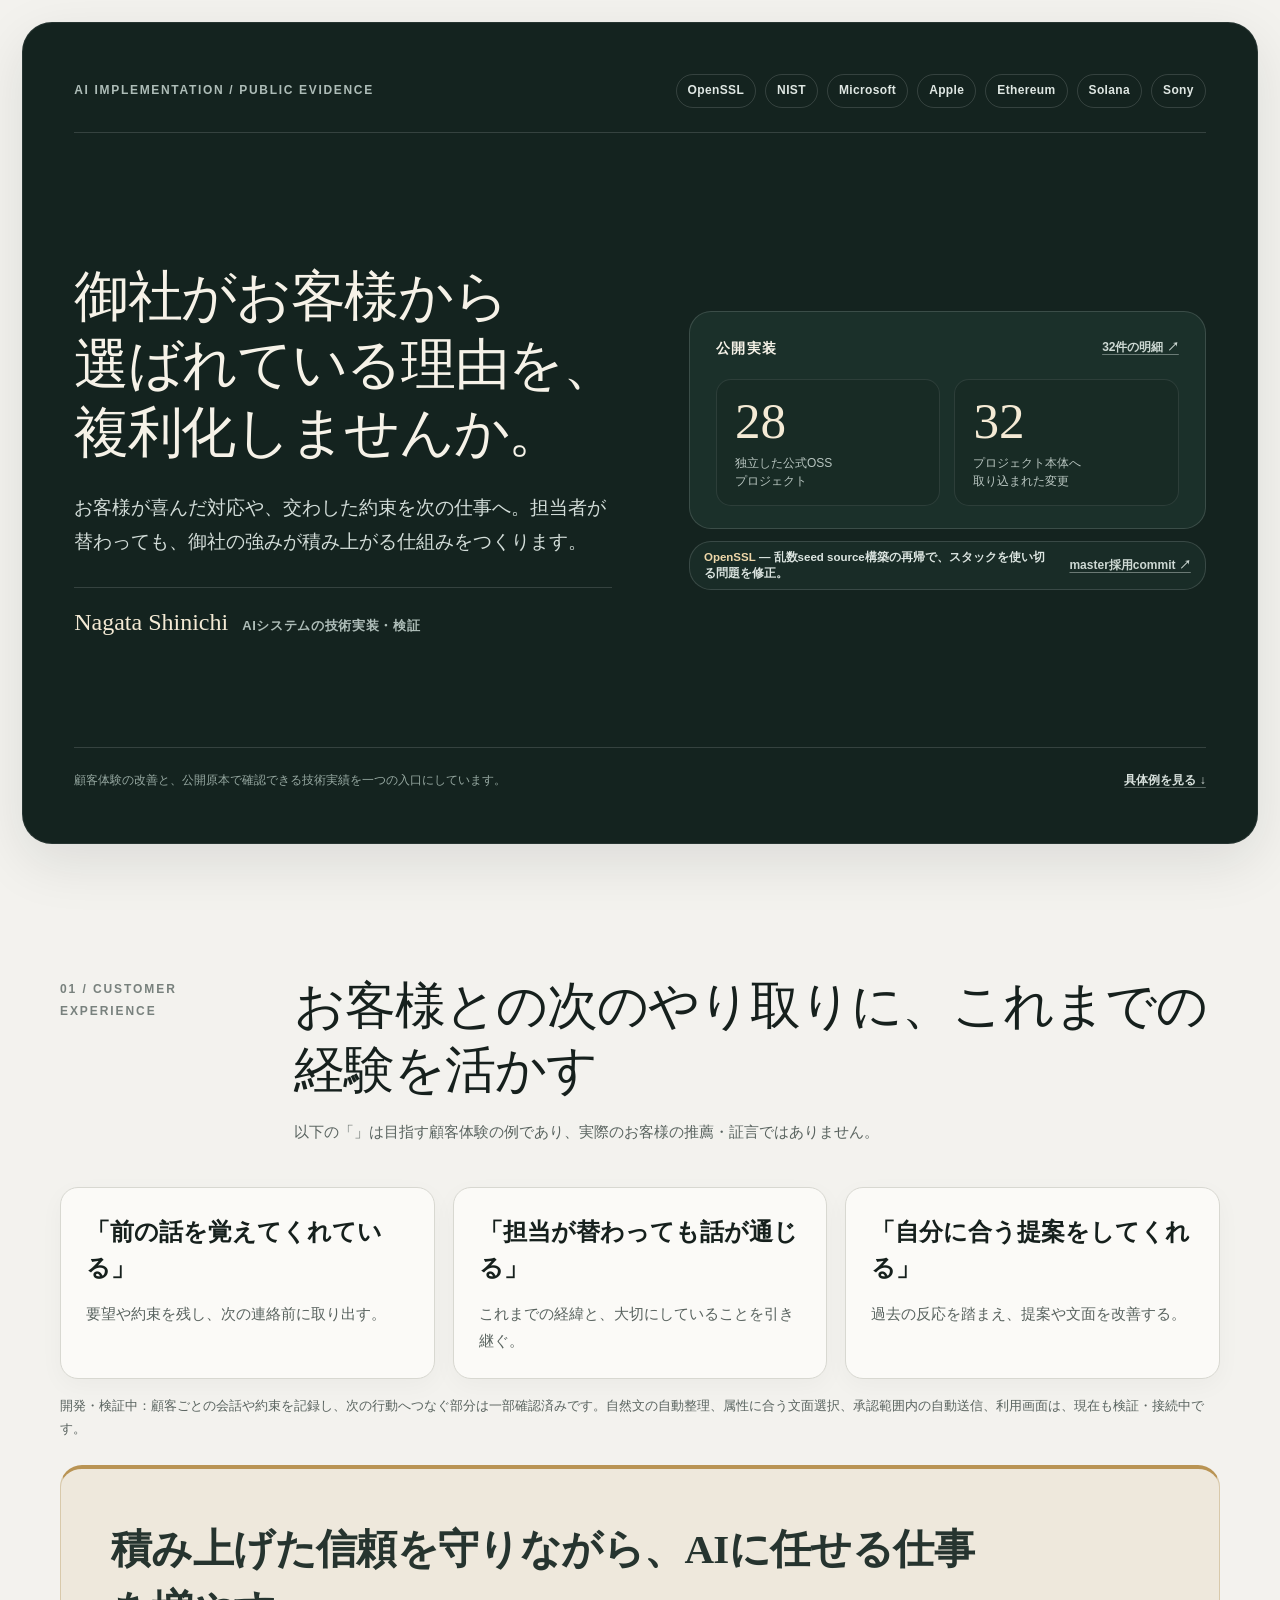
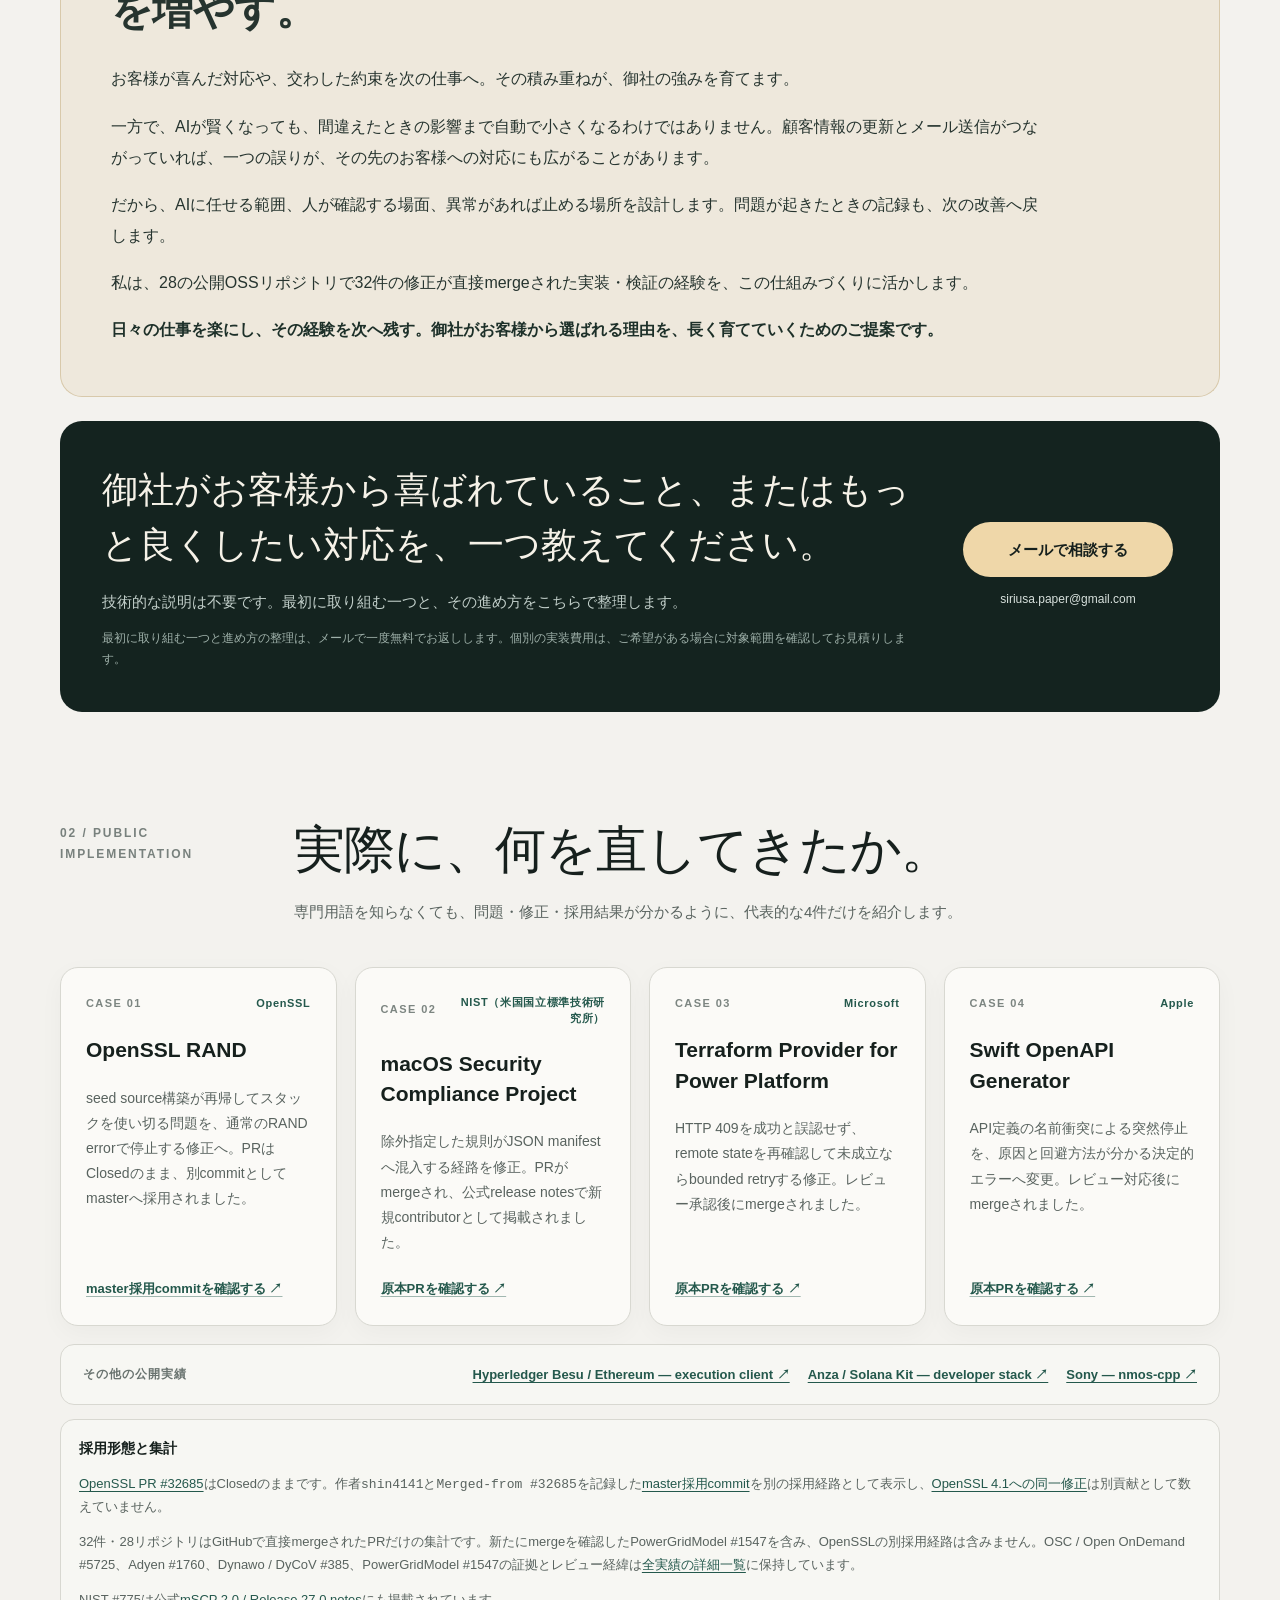
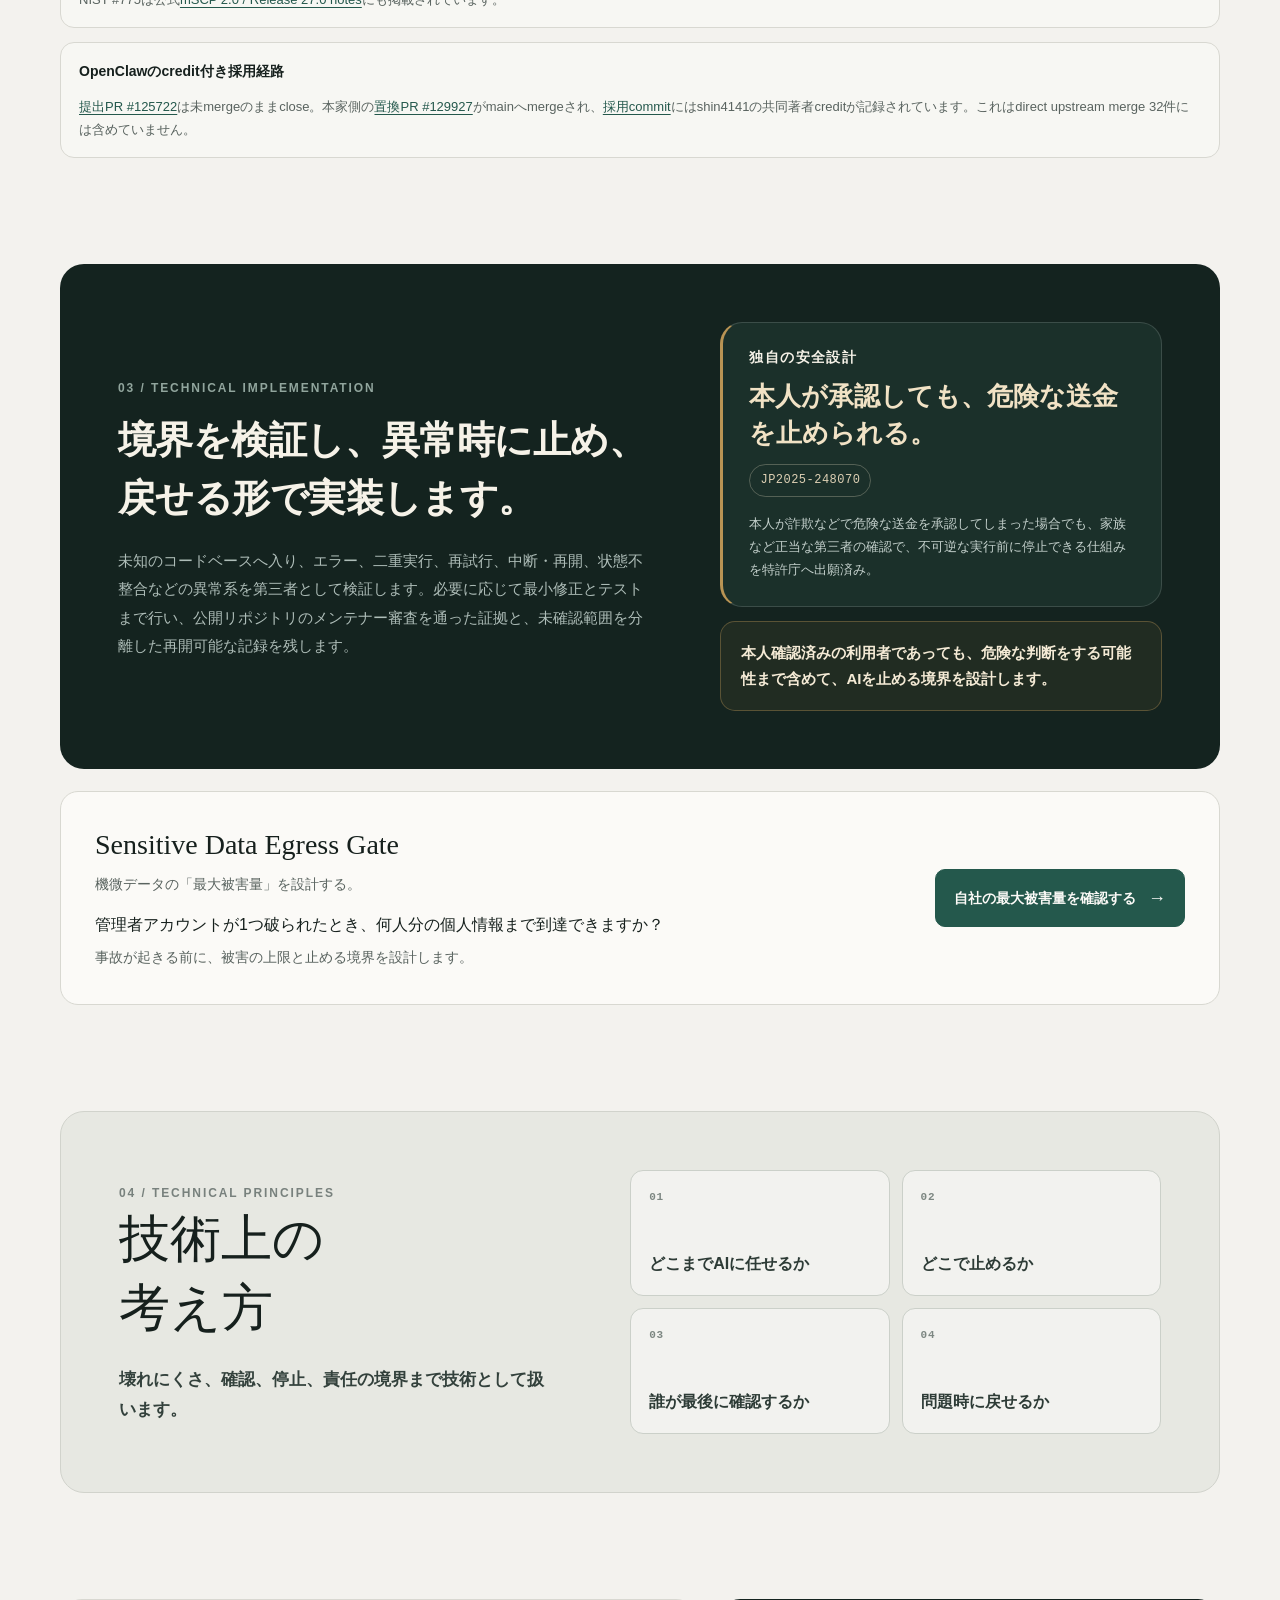
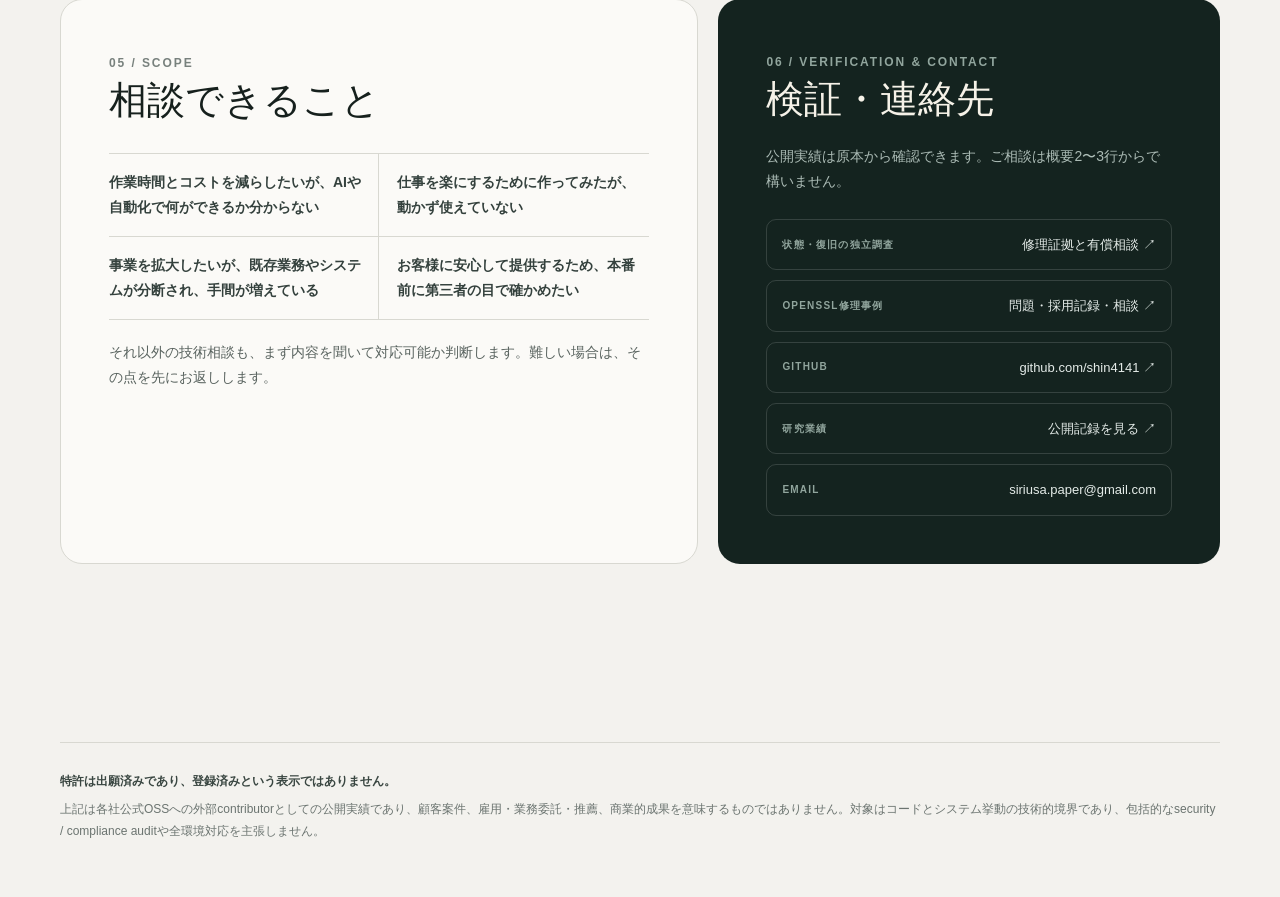
==== commit 8a3fd3ec: "Connect home contact section to evidence-backed critical repair pages" ====
--- a/index.html
+++ b/index.html
@@ -1371,6 +1371,8 @@
           <h2 id="contact-title">検証・連絡先</h2>
           <p class="contact-intro">公開実績は原本から確認できます。ご相談は概要2〜3行からで構いません。</p>
           <div class="contact-links">
+            <a class="contact-link" href="/critical-repair/state-recovery/"><span>状態・復旧の独立調査</span><span>修理証拠と有償相談 ↗</span></a>
+            <a class="contact-link" href="/critical-repair/openssl/"><span>OpenSSL修理事例</span><span>問題・採用記録・相談 ↗</span></a>
             <a class="contact-link" href="https://github.com/shin4141"><span>GitHub</span><span>github.com/shin4141 ↗</span></a>
             <a class="contact-link" href="https://zenodo.org/communities/decision-os/records?q=&amp;l=list&amp;p=1&amp;s=10&amp;sort=mostdownloaded"><span>研究業績</span><span>公開記録を見る ↗</span></a>
             <a class="contact-link" href="mailto:siriusa.paper@gmail.com"><span>Email</span><span>siriusa.paper@gmail.com</span></a>
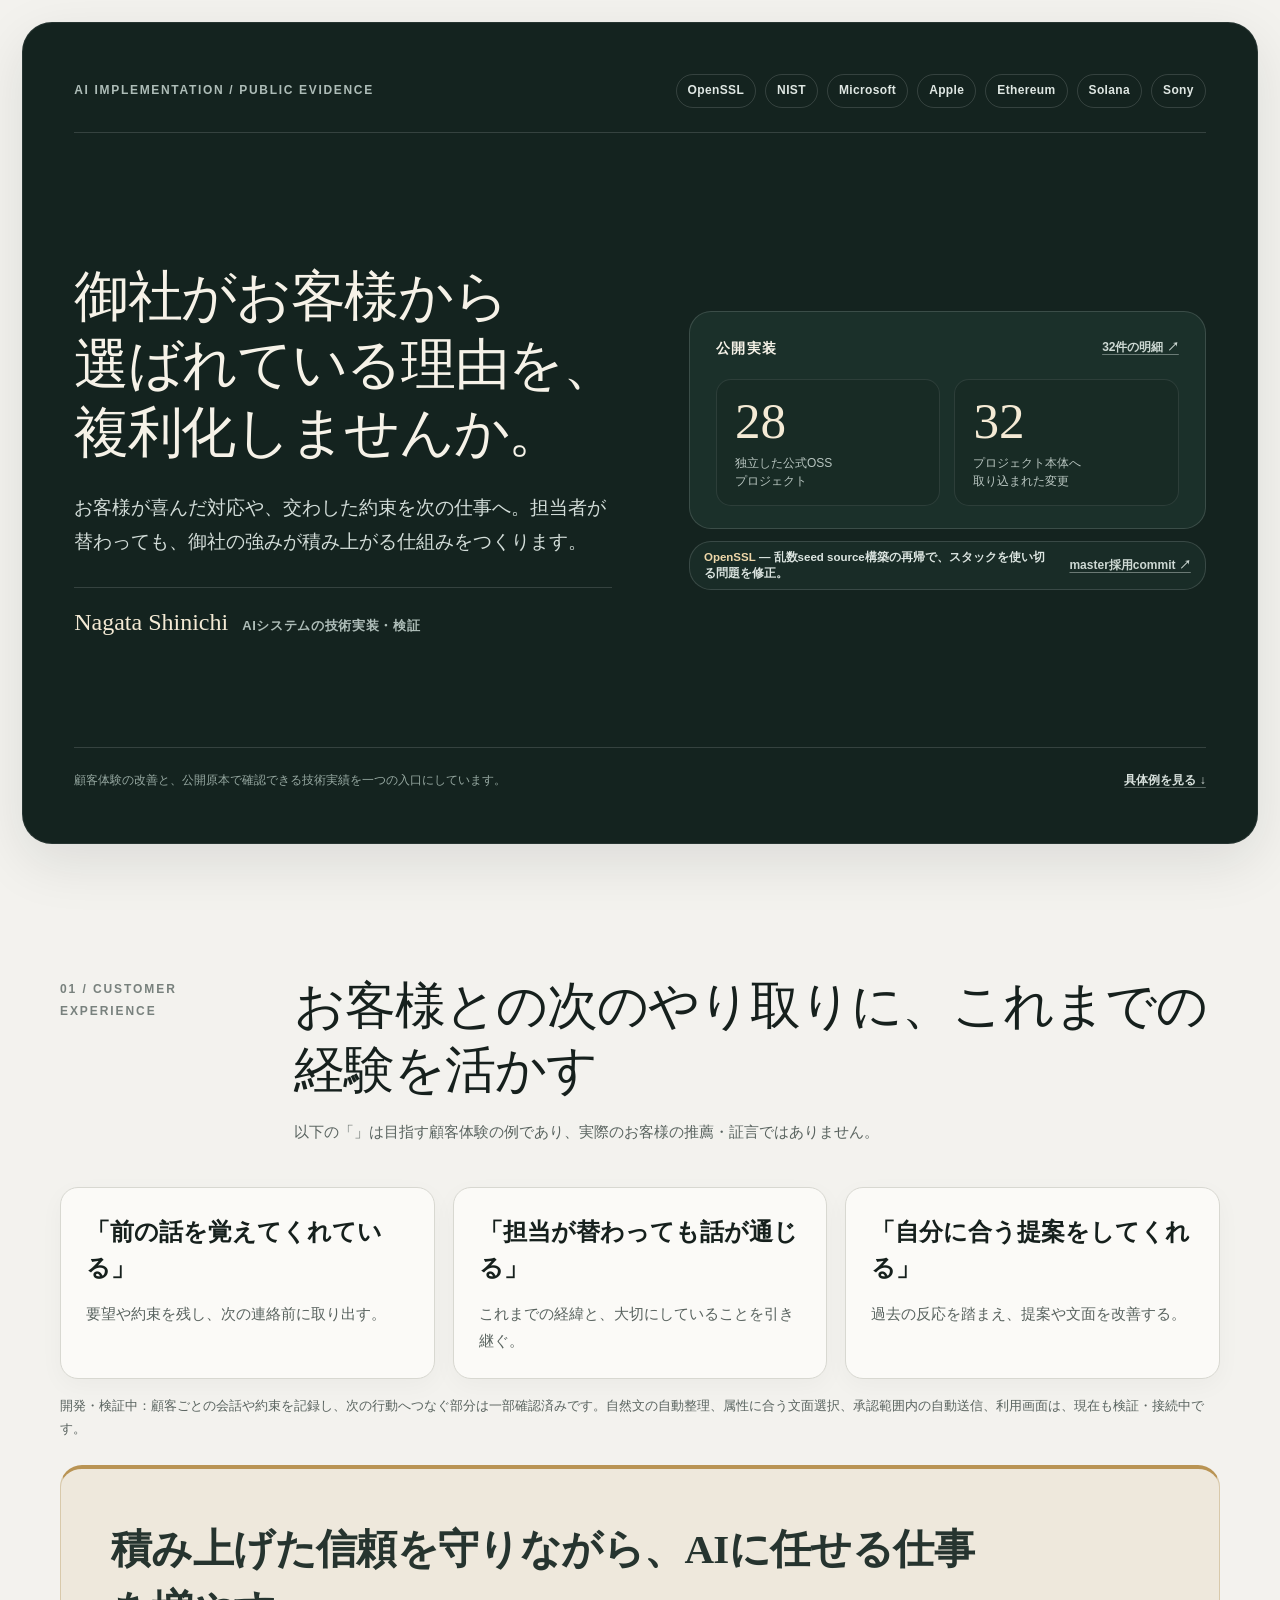
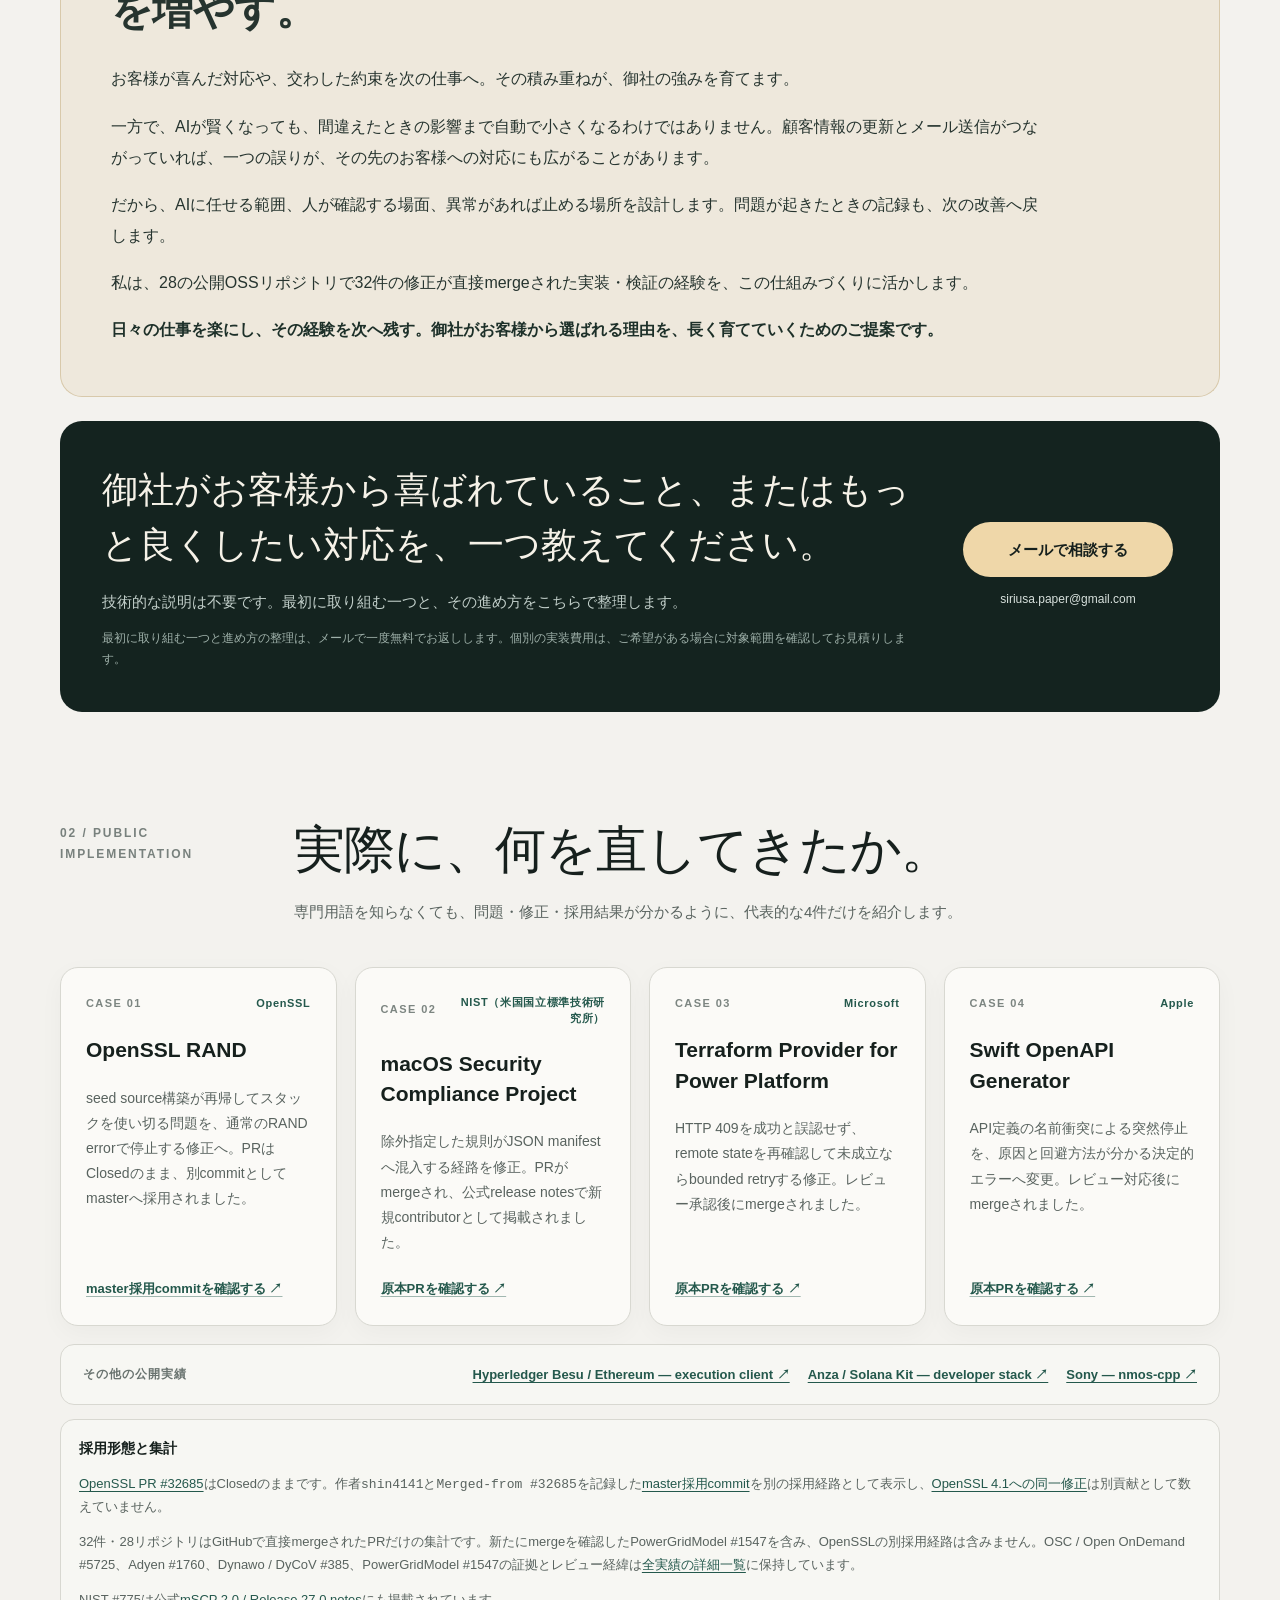
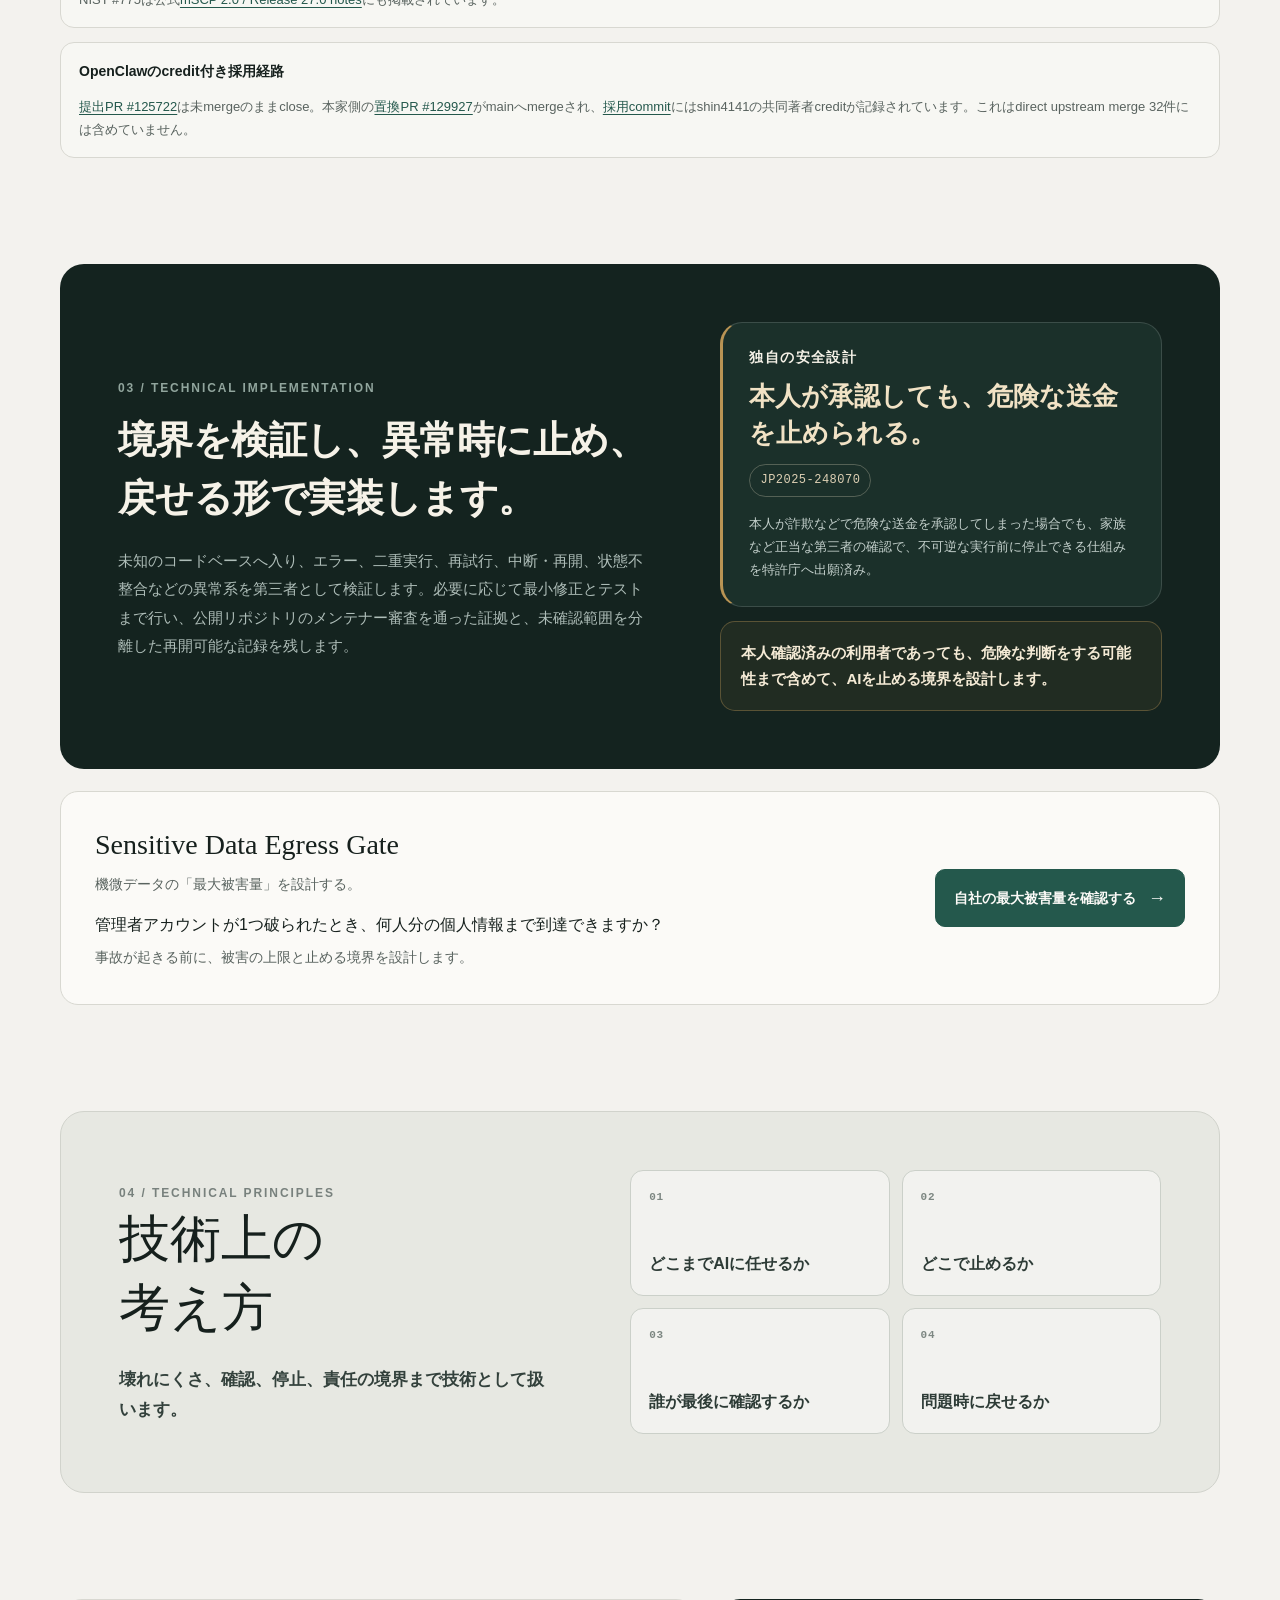
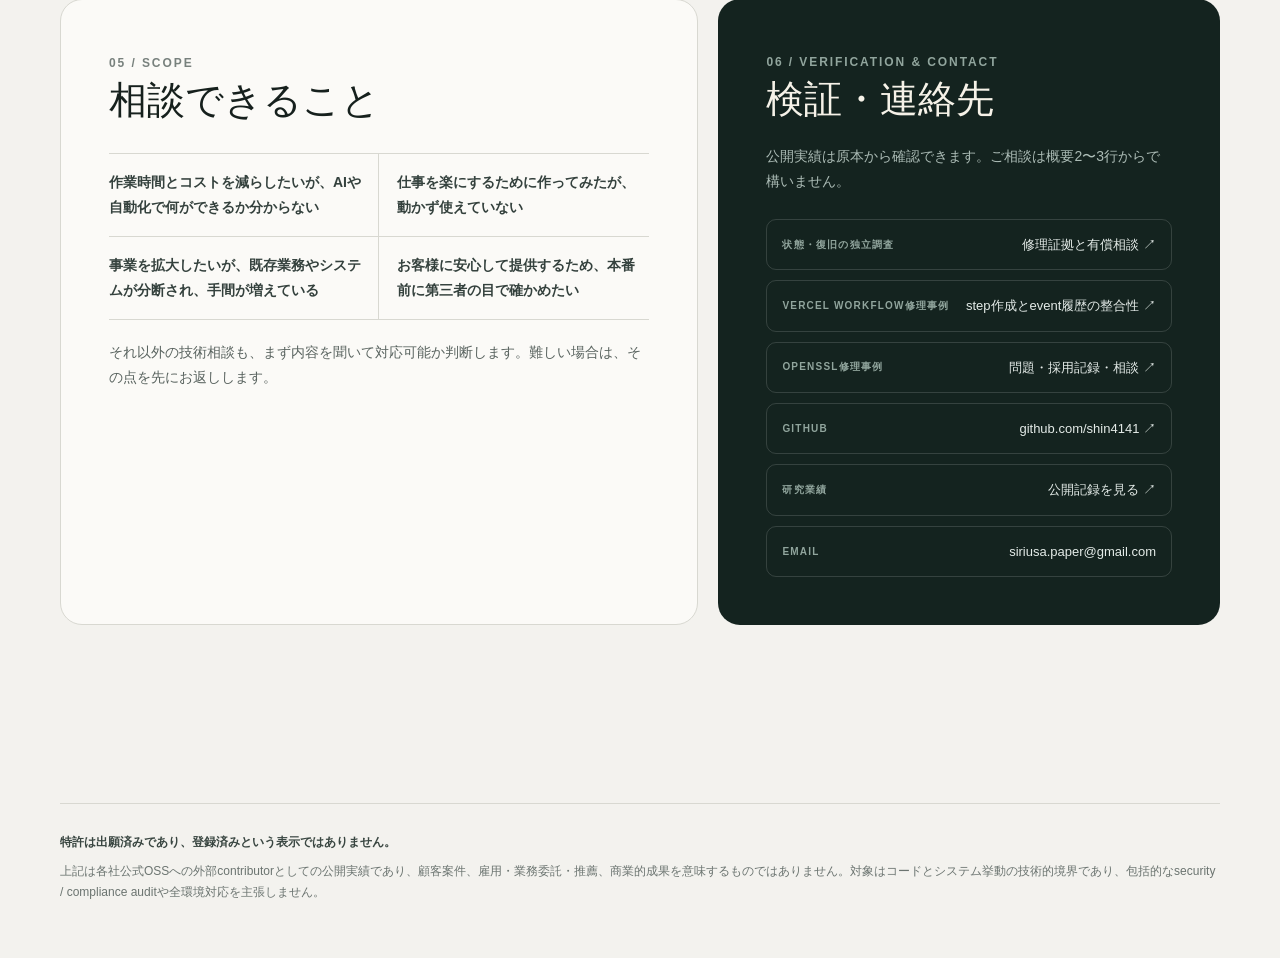
==== commit 76da23dc: "Add Vercel Workflow step-creation repair case with upstream evidence" ====
--- a/index.html
+++ b/index.html
@@ -1372,6 +1372,7 @@
           <p class="contact-intro">公開実績は原本から確認できます。ご相談は概要2〜3行からで構いません。</p>
           <div class="contact-links">
             <a class="contact-link" href="/critical-repair/state-recovery/"><span>状態・復旧の独立調査</span><span>修理証拠と有償相談 ↗</span></a>
+            <a class="contact-link" href="/critical-repair/vercel-workflow-step-creation/"><span>Vercel Workflow修理事例</span><span>step作成とevent履歴の整合性 ↗</span></a>
             <a class="contact-link" href="/critical-repair/openssl/"><span>OpenSSL修理事例</span><span>問題・採用記録・相談 ↗</span></a>
             <a class="contact-link" href="https://github.com/shin4141"><span>GitHub</span><span>github.com/shin4141 ↗</span></a>
             <a class="contact-link" href="https://zenodo.org/communities/decision-os/records?q=&amp;l=list&amp;p=1&amp;s=10&amp;sort=mostdownloaded"><span>研究業績</span><span>公開記録を見る ↗</span></a>
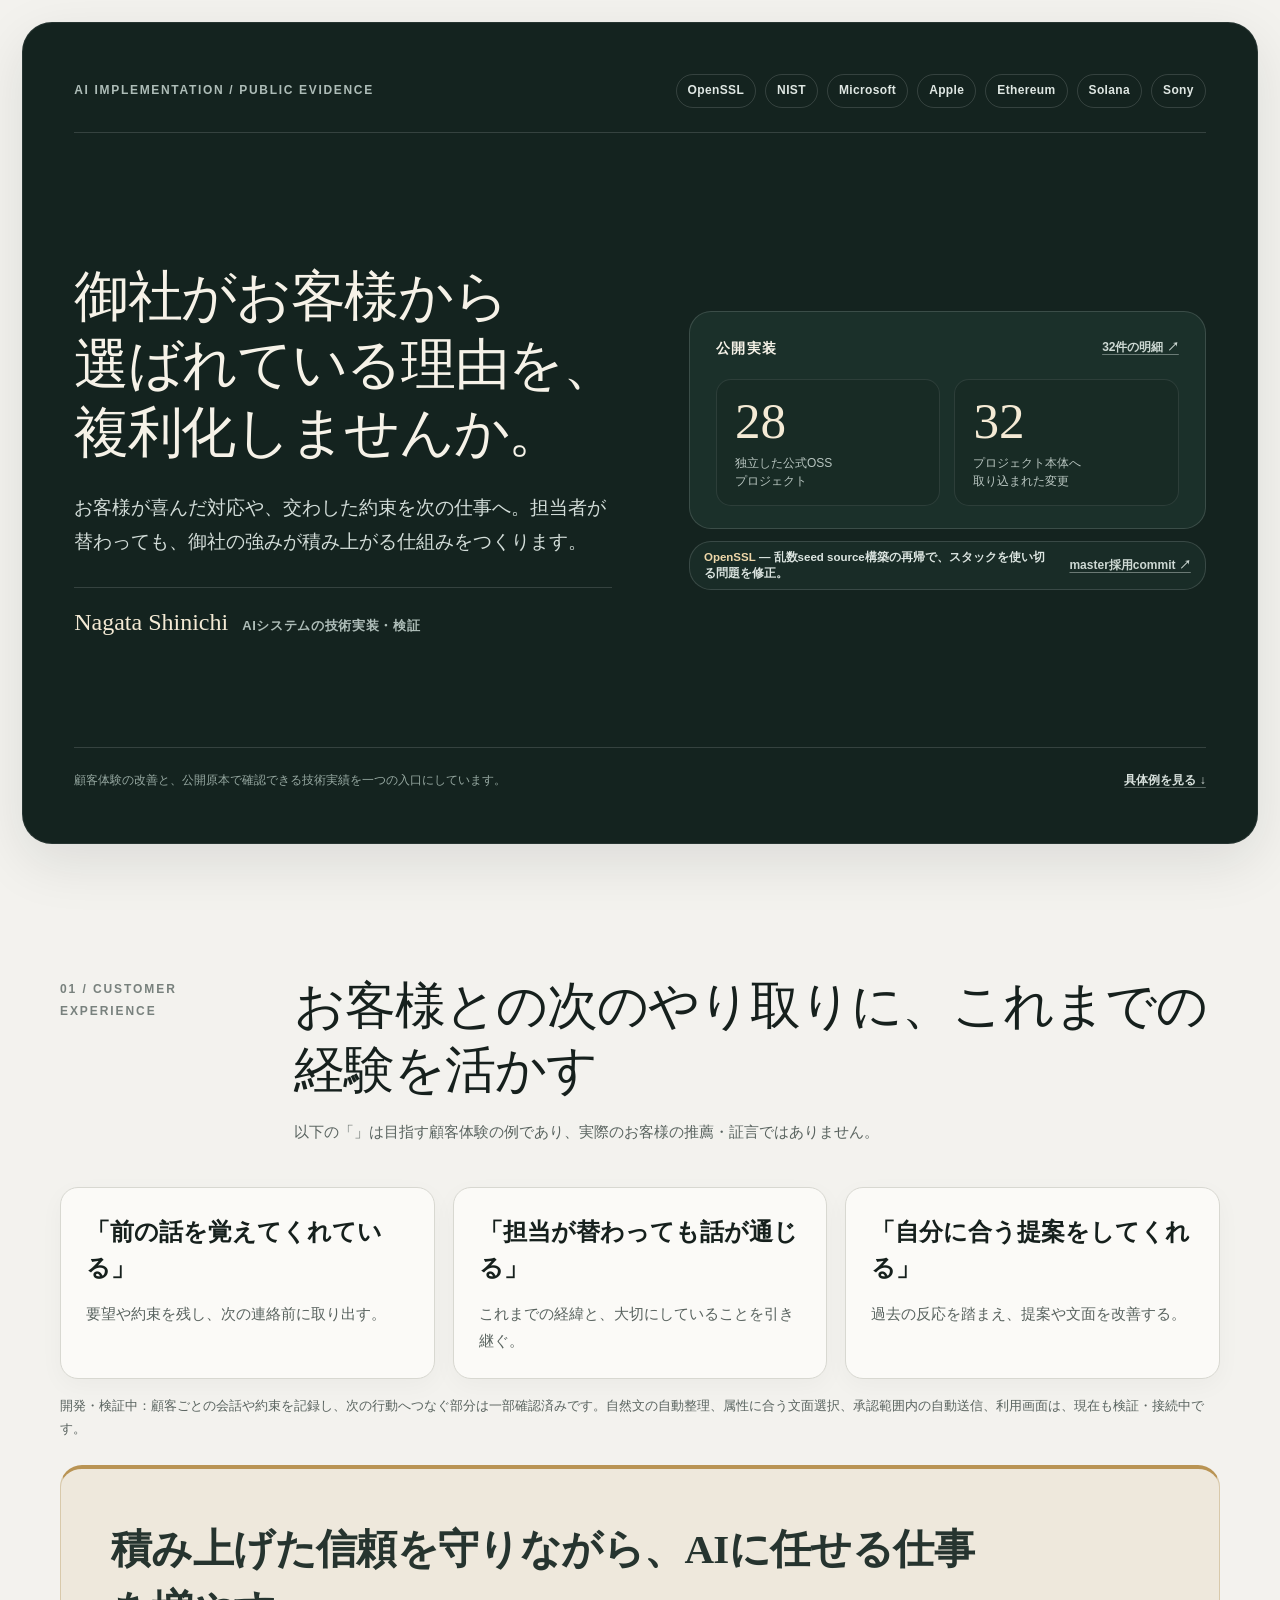
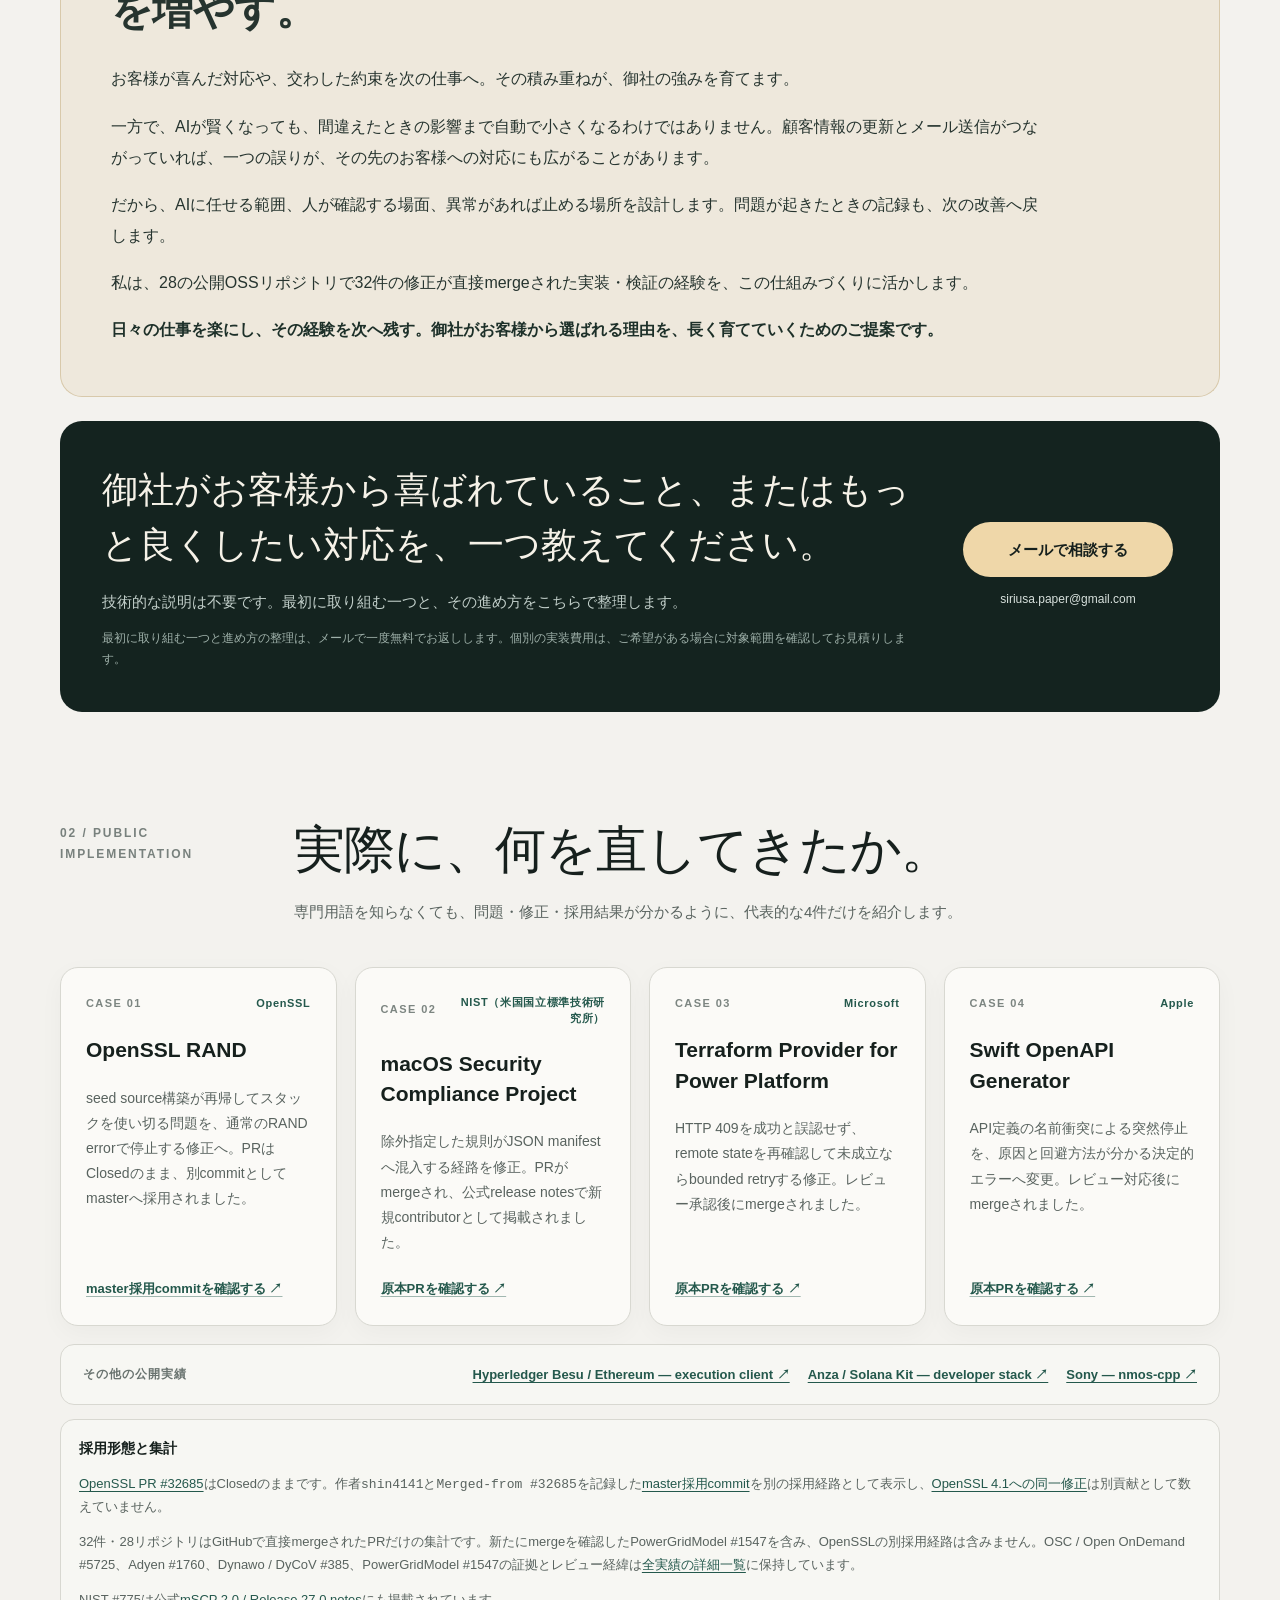
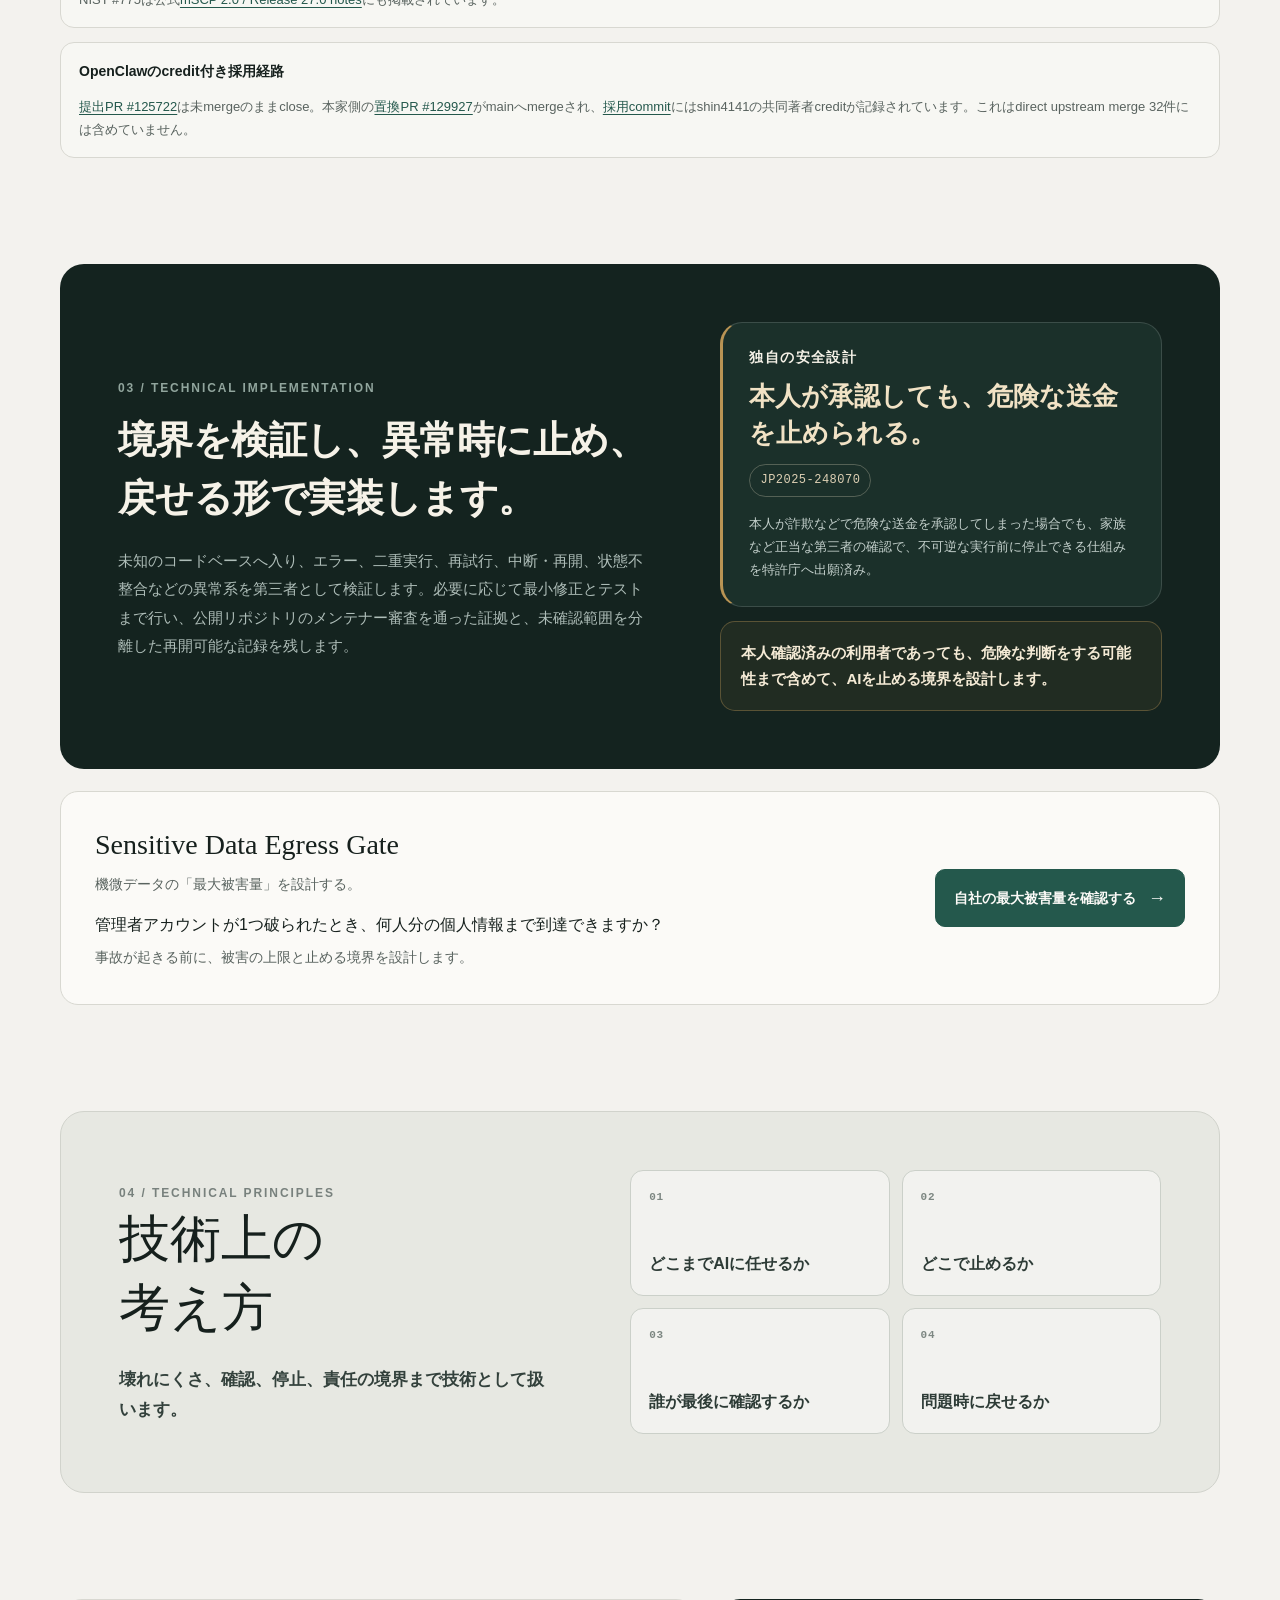
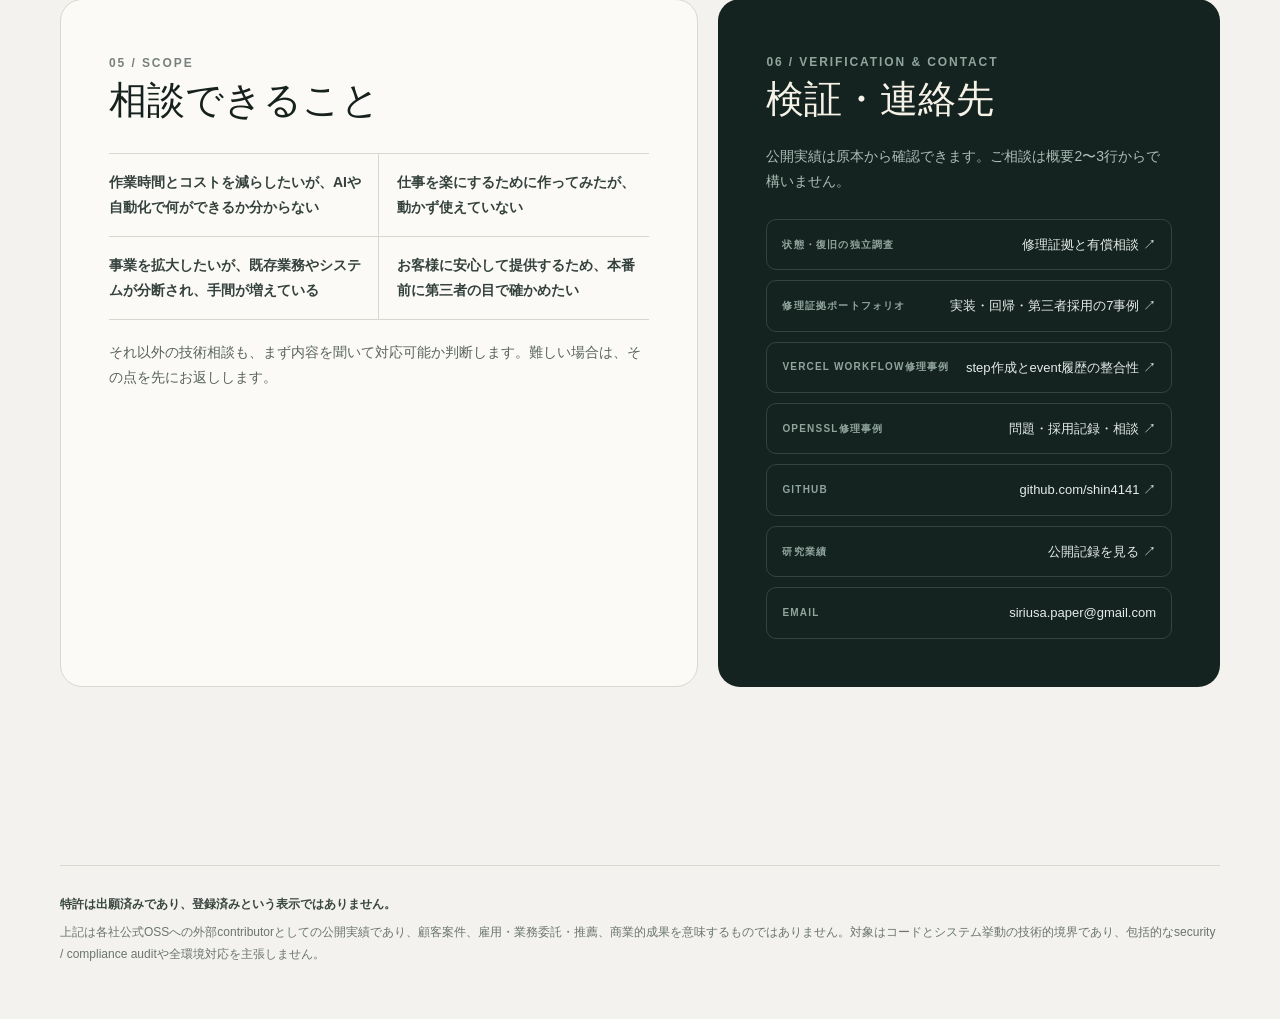
==== commit 0904eba2: "Add selected upstream repair portfolio with regression and adoption evidence" ====
--- a/index.html
+++ b/index.html
@@ -1372,6 +1372,7 @@
           <p class="contact-intro">公開実績は原本から確認できます。ご相談は概要2〜3行からで構いません。</p>
           <div class="contact-links">
             <a class="contact-link" href="/critical-repair/state-recovery/"><span>状態・復旧の独立調査</span><span>修理証拠と有償相談 ↗</span></a>
+            <a class="contact-link" href="/critical-repair/verified-repairs/"><span>修理証拠ポートフォリオ</span><span>実装・回帰・第三者採用の7事例 ↗</span></a>
             <a class="contact-link" href="/critical-repair/vercel-workflow-step-creation/"><span>Vercel Workflow修理事例</span><span>step作成とevent履歴の整合性 ↗</span></a>
             <a class="contact-link" href="/critical-repair/openssl/"><span>OpenSSL修理事例</span><span>問題・採用記録・相談 ↗</span></a>
             <a class="contact-link" href="https://github.com/shin4141"><span>GitHub</span><span>github.com/shin4141 ↗</span></a>
